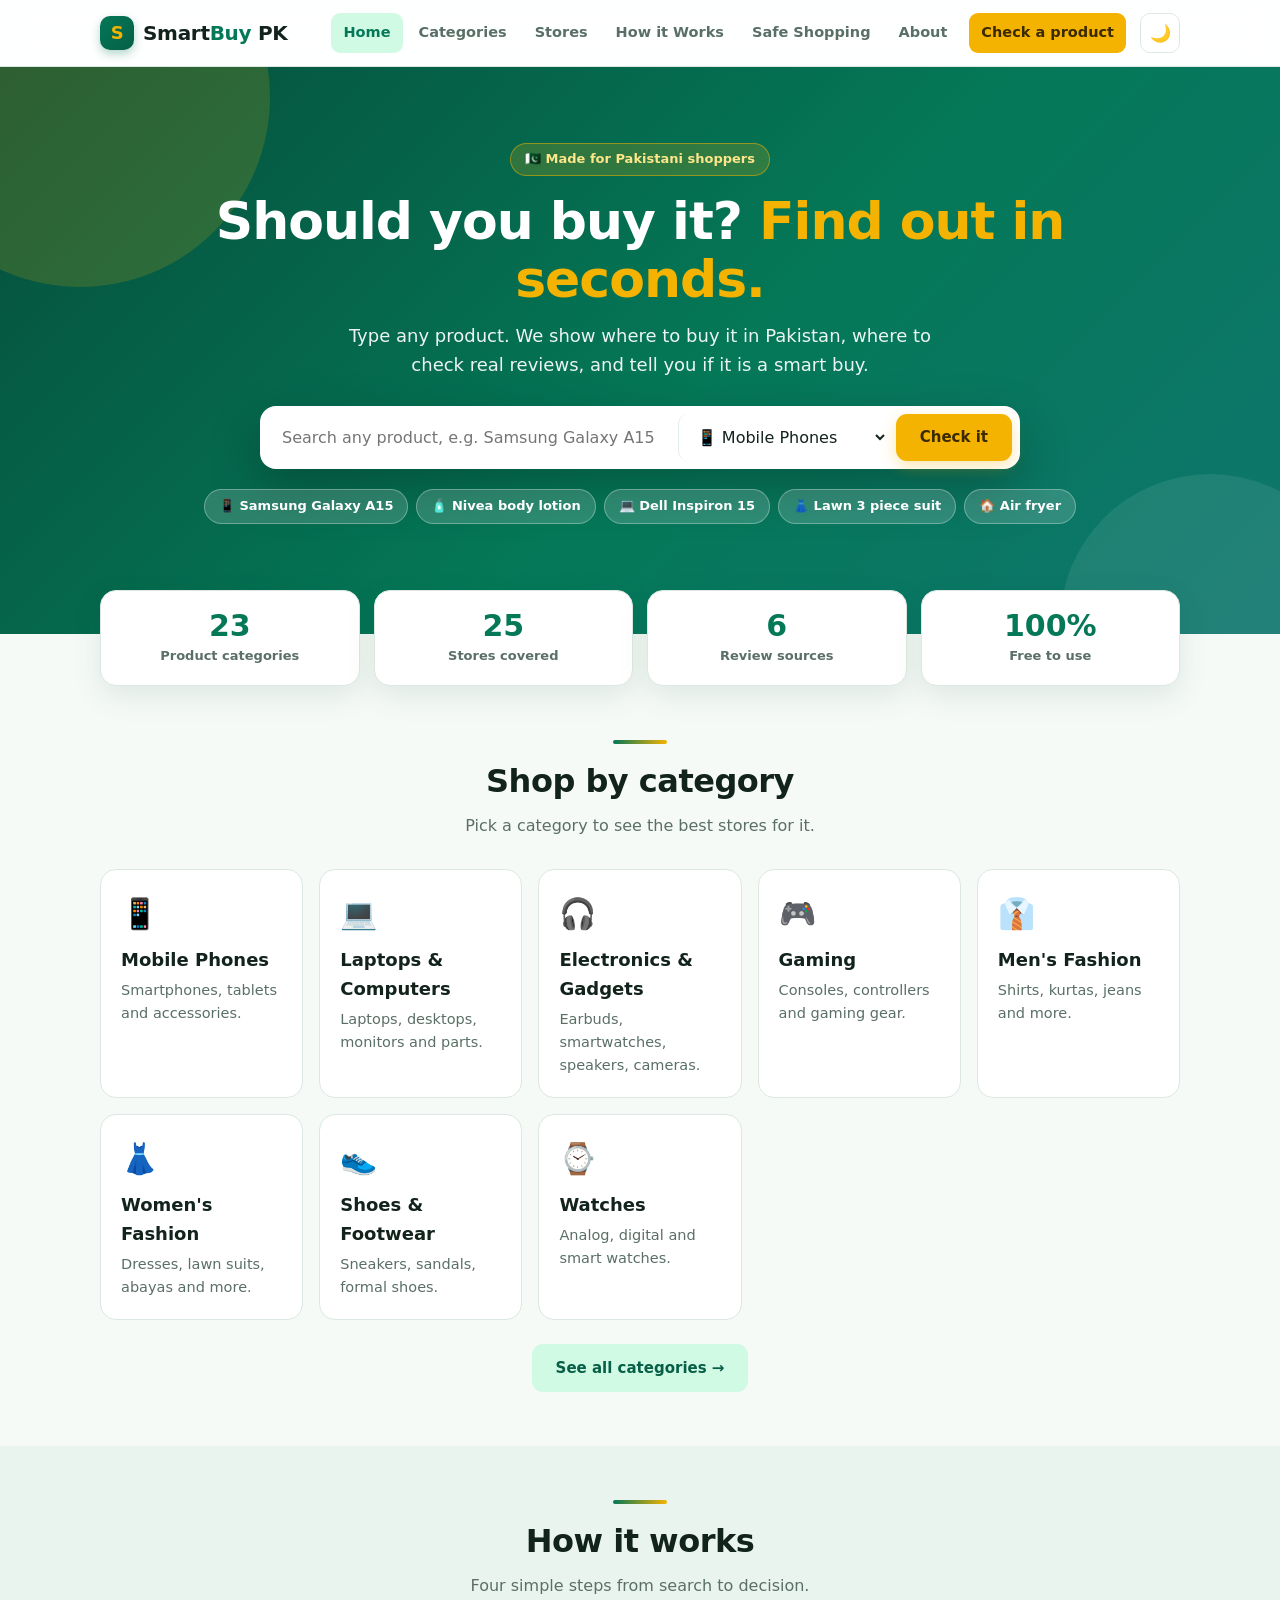
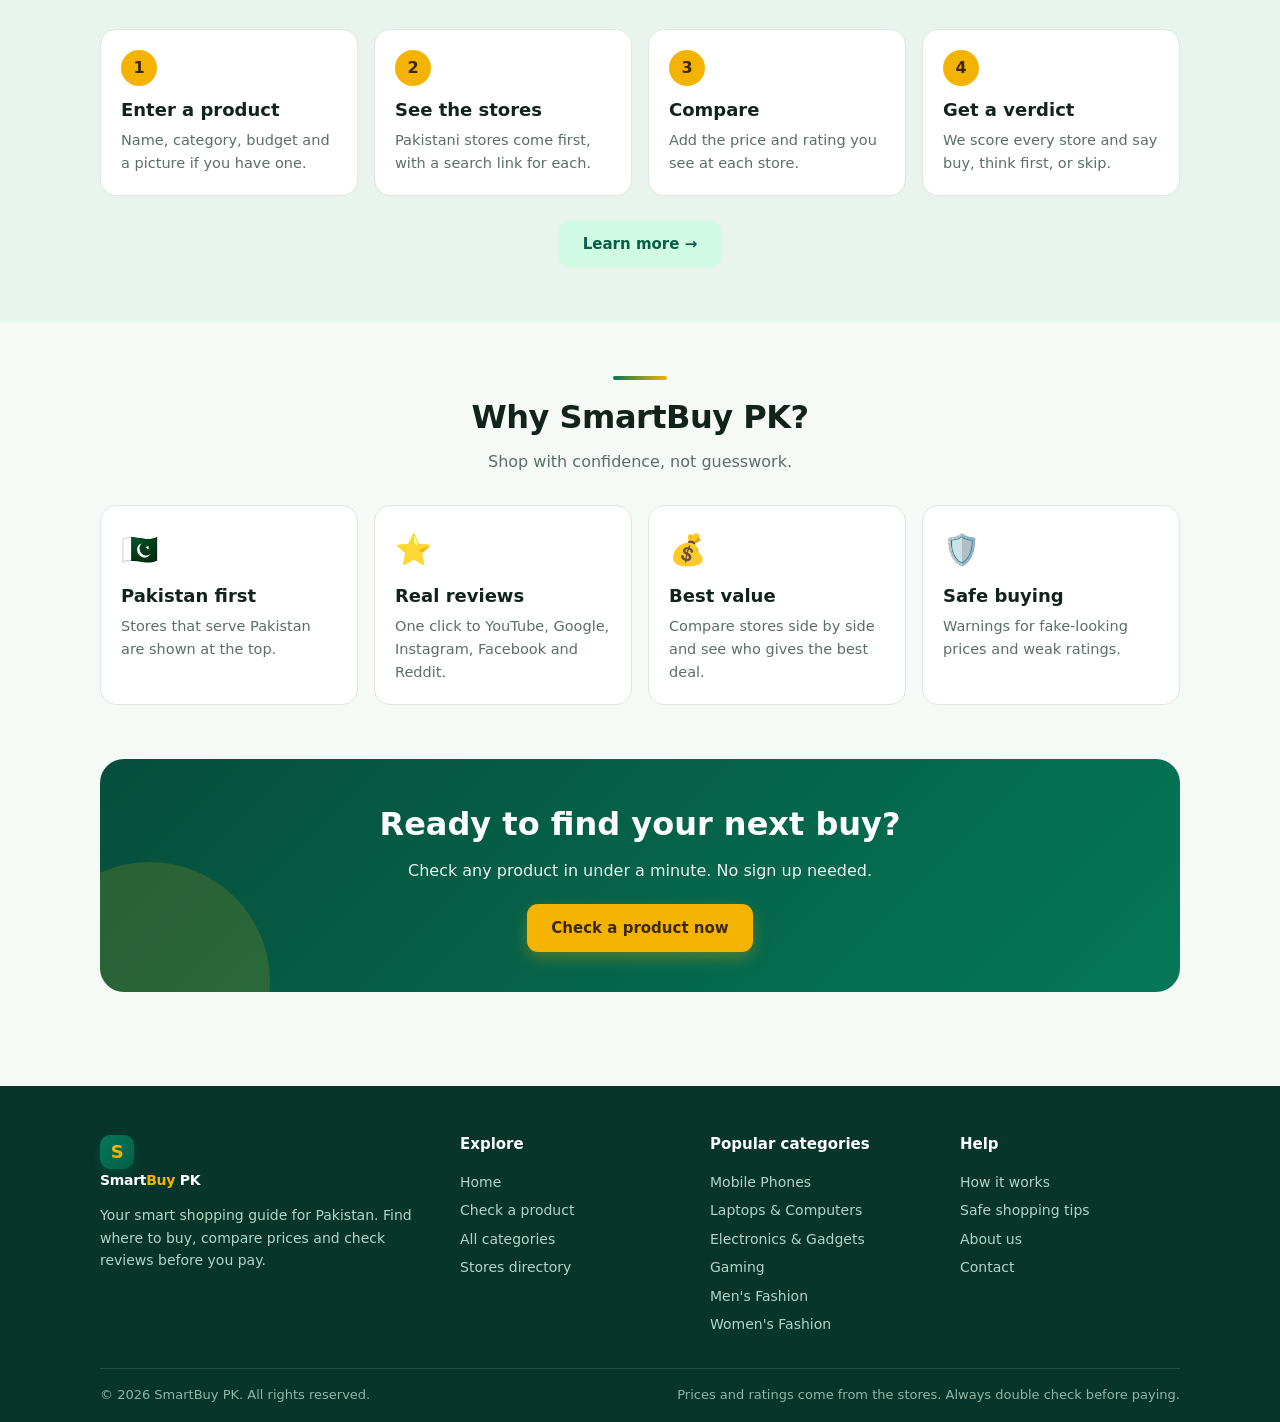
==== index.html @ 1bcc9399 "Add files via upload" ====
<!DOCTYPE html>
<html lang="en">
<head>
<meta charset="UTF-8">
<meta name="viewport" content="width=device-width, initial-scale=1">
<title>SmartBuy PK - Smart Shopping Guide for Pakistan</title>
<meta name="description" content="Find where to buy any product in Pakistan, compare prices, check reviews and get a smart buy verdict.">
<link rel="icon" href="data:image/svg+xml,%3Csvg xmlns='http://www.w3.org/2000/svg' viewBox='0 0 100 100'%3E%3Crect width='100' height='100' rx='22' fill='%23047857'/%3E%3Ctext x='50' y='72' font-size='62' text-anchor='middle' fill='%23f5b301' font-family='Arial' font-weight='700'%3ES%3C/text%3E%3C/svg%3E">
<script>try{var t=localStorage.getItem('sb-theme');if(t)document.documentElement.dataset.theme=JSON.parse(t)}catch(e){}</script>
<link rel="stylesheet" href="style.css">
</head>
<body data-page="home">
<main>

  <div class="hero">
    <div class="wrap">
      <span class="eyebrow">🇵🇰 Made for Pakistani shoppers</span>
      <h1>Should you buy it? <em>Find out in seconds.</em></h1>
      <p class="lead">Type any product. We show where to buy it in Pakistan, where to check real reviews, and tell you if it is a smart buy.</p>
      <form class="hero-search" id="heroForm" autocomplete="off">
        <input id="heroQ" required placeholder="Search any product, e.g. Samsung Galaxy A15">
        <select id="heroCat" aria-label="Category"></select>
        <button class="btn gold" type="submit">Check it</button>
      </form>
      <div class="chips">
        <a class="chip" href="finder.html?q=Samsung%20Galaxy%20A15&cat=mobiles">📱 Samsung Galaxy A15</a>
        <a class="chip" href="finder.html?q=Nivea%20body%20lotion&cat=beauty">🧴 Nivea body lotion</a>
        <a class="chip" href="finder.html?q=Dell%20Inspiron%2015&cat=laptops">💻 Dell Inspiron 15</a>
        <a class="chip" href="finder.html?q=Lawn%203%20piece%20suit&cat=womens">👗 Lawn 3 piece suit</a>
        <a class="chip" href="finder.html?q=Air%20fryer&cat=home">🏠 Air fryer</a>
      </div>
    </div>
  </div>

  <div class="wrap">
    <div class="stats">
      <div class="stat"><b id="statCats">0</b><span>Product categories</span></div>
      <div class="stat"><b id="statStores">0</b><span>Stores covered</span></div>
      <div class="stat"><b id="statSources">0</b><span>Review sources</span></div>
      <div class="stat"><b>100%</b><span>Free to use</span></div>
    </div>
  </div>

  <section class="block hidden" id="recentBox" style="padding-bottom:0">
    <div class="wrap">
      <div class="sec-head" style="margin-bottom:14px"><span class="bar"></span><h2>Your recent checks</h2></div>
      <div class="recent" id="recent" style="justify-content:center"></div>
    </div>
  </section>

  <section class="block">
    <div class="wrap">
      <div class="sec-head"><span class="bar"></span><h2>Shop by category</h2><p>Pick a category to see the best stores for it.</p></div>
      <div class="grid g4" id="popular"></div>
      <p style="text-align:center;margin-top:24px"><a class="btn ghost" href="categories.html">See all categories →</a></p>
    </div>
  </section>

  <section class="block alt">
    <div class="wrap">
      <div class="sec-head"><span class="bar"></span><h2>How it works</h2><p>Four simple steps from search to decision.</p></div>
      <div class="grid g4">
        <div class="card step"><div class="n">1</div><h3>Enter a product</h3><p>Name, category, budget and a picture if you have one.</p></div>
        <div class="card step"><div class="n">2</div><h3>See the stores</h3><p>Pakistani stores come first, with a search link for each.</p></div>
        <div class="card step"><div class="n">3</div><h3>Compare</h3><p>Add the price and rating you see at each store.</p></div>
        <div class="card step"><div class="n">4</div><h3>Get a verdict</h3><p>We score every store and say buy, think first, or skip.</p></div>
      </div>
      <p style="text-align:center;margin-top:24px"><a class="btn ghost" href="how-it-works.html">Learn more →</a></p>
    </div>
  </section>

  <section class="block">
    <div class="wrap">
      <div class="sec-head"><span class="bar"></span><h2>Why SmartBuy PK?</h2><p>Shop with confidence, not guesswork.</p></div>
      <div class="grid g4">
        <div class="card hover"><span class="ico">🇵🇰</span><h3>Pakistan first</h3><p>Stores that serve Pakistan are shown at the top.</p></div>
        <div class="card hover"><span class="ico">⭐</span><h3>Real reviews</h3><p>One click to YouTube, Google, Instagram, Facebook and Reddit.</p></div>
        <div class="card hover"><span class="ico">💰</span><h3>Best value</h3><p>Compare stores side by side and see who gives the best deal.</p></div>
        <div class="card hover"><span class="ico">🛡️</span><h3>Safe buying</h3><p>Warnings for fake-looking prices and weak ratings.</p></div>
      </div>
    </div>
  </section>

  <section class="block" style="padding-top:0">
    <div class="wrap">
      <div class="cta-band">
        <h2>Ready to find your next buy?</h2>
        <p>Check any product in under a minute. No sign up needed.</p>
        <a class="btn gold" href="finder.html">Check a product now</a>
      </div>
    </div>
  </section>

</main>
<script src="app.js"></script>
</body>
</html>
---- style.css ----
/* SmartBuy PK - green & gold theme */
:root{
  --bg:#f6faf7; --bg2:#eaf4ee; --card:#ffffff; --ink:#12231c; --muted:#5a6f65; --line:#dce8e1;
  --primary:#047857; --primary-d:#065f46; --primary-l:#d1fae5; --on-primary:#ffffff;
  --gold:#f5b301; --gold-d:#b45309; --gold-l:#fef3c7;
  --good:#16a34a; --warn:#d97706; --bad:#dc2626;
  --shadow:0 10px 30px rgba(6,78,59,.10); --r:16px;
}
[data-theme="dark"]{
  --bg:#0c1411; --bg2:#101c17; --card:#14221c; --ink:#e7f3ed; --muted:#92aaa0; --line:#223a31;
  --primary:#10b981; --primary-d:#34d399; --primary-l:#12382c; --on-primary:#04251b;
  --gold:#fbbf24; --gold-d:#fcd34d; --gold-l:#3a2f0e; --shadow:0 10px 30px rgba(0,0,0,.45);
}
@media (prefers-color-scheme: dark){
  :root:not([data-theme="light"]){
    --bg:#0c1411; --bg2:#101c17; --card:#14221c; --ink:#e7f3ed; --muted:#92aaa0; --line:#223a31;
    --primary:#10b981; --primary-d:#34d399; --primary-l:#12382c; --on-primary:#04251b;
    --gold:#fbbf24; --gold-d:#fcd34d; --gold-l:#3a2f0e; --shadow:0 10px 30px rgba(0,0,0,.45);
    color-scheme:dark;
  }
  :root:not([data-theme="light"]) .b-pk{background:#12382c;color:#6ee7b7}
  :root:not([data-theme="light"]) .b-intl{background:#3a2f0e;color:#fcd34d}
  :root:not([data-theme="light"]) .b-used{background:#0f2f45;color:#7dd3fc}
}
*{box-sizing:border-box;margin:0;padding:0}
html{scroll-behavior:smooth}
body{font-size:16px;font-family:"Segoe UI",system-ui,-apple-system,Roboto,Arial,sans-serif;background:var(--bg);color:var(--ink);line-height:1.6;min-height:100vh;display:flex;flex-direction:column}
main{flex:1}
a{color:inherit;text-decoration:none}
img{max-width:100%}
.wrap{max-width:1120px;margin:0 auto;padding:0 20px}
.hidden{display:none!important}

/* ---------- header ---------- */
.site-header{position:sticky;top:0;z-index:50;background:color-mix(in srgb,var(--card) 90%,transparent);backdrop-filter:blur(12px);border-bottom:1px solid var(--line)}
.nav{display:flex;align-items:center;gap:14px;height:66px}
.logo{display:flex;align-items:center;gap:9px;font-weight:800;font-size:20px;letter-spacing:-.3px;margin-right:auto}
.logo b{color:var(--primary)}
.mark{font-style:normal;width:34px;height:34px;border-radius:10px;background:linear-gradient(135deg,var(--primary),var(--primary-d));color:var(--gold);display:flex;align-items:center;justify-content:center;font-size:18px;font-weight:800;box-shadow:0 4px 10px rgba(4,120,87,.3)}
.menu{display:flex;align-items:center;gap:4px}
.menu a{font-size:14.5px;font-weight:600;color:var(--muted);padding:8px 12px;border-radius:9px;transition:.15s}
.menu a:hover{color:var(--primary);background:var(--primary-l)}
.menu a.active{color:var(--primary);background:var(--primary-l)}
.menu a.cta{background:var(--gold);color:#3b2a00;margin-left:6px}
.menu a.cta:hover{filter:brightness(1.07);background:var(--gold)}
.theme,.burger{border:1px solid var(--line);background:var(--card);color:var(--ink);width:40px;height:40px;border-radius:10px;cursor:pointer;font-size:17px}
.burger{display:none}
.theme:hover,.burger:hover{border-color:var(--primary)}

/* ---------- hero ---------- */
.hero{position:relative;overflow:hidden;color:#fff;text-align:center;padding:76px 0 110px;background:linear-gradient(135deg,#064e3b 0%,#047857 55%,#0f766e 100%)}
.hero::before,.hero::after{content:"";position:absolute;border-radius:50%}
.hero::before{width:380px;height:380px;top:-160px;left:-110px;background:rgba(245,179,1,.16)}
.hero::after{width:300px;height:300px;bottom:-140px;right:-80px;background:rgba(255,255,255,.08)}
.hero .wrap{position:relative;z-index:1}
.eyebrow{display:inline-block;background:rgba(245,179,1,.18);border:1px solid rgba(245,179,1,.5);color:#fde68a;font-size:13px;font-weight:700;padding:5px 14px;border-radius:99px;margin-bottom:16px}
.hero h1{font-size:clamp(30px,5.4vw,52px);line-height:1.12;font-weight:800;letter-spacing:-1px;margin-bottom:14px}
.hero h1 em{font-style:normal;color:var(--gold)}
.hero p.lead{max-width:640px;margin:0 auto 26px;font-size:18px;opacity:.93}
.hero-search{display:flex;gap:8px;max-width:760px;margin:0 auto;background:#fff;padding:8px;border-radius:16px;box-shadow:0 20px 50px rgba(0,0,0,.25)}
.hero-search input,.hero-search select{border:0;background:transparent;color:#12231c;padding:13px 14px;font-size:16px;font-family:inherit;outline:none;min-width:0}
.hero-search input{flex:1}
.hero-search select{border-left:1px solid #e3ece7;max-width:210px;cursor:pointer}
.chips{display:flex;flex-wrap:wrap;gap:8px;justify-content:center;margin-top:20px}
.chip{display:inline-block;background:rgba(255,255,255,.16);border:1px solid rgba(255,255,255,.3);padding:6px 14px;border-radius:99px;font-size:13px;font-weight:600;color:#fff;transition:.15s}
.chip:hover{background:rgba(255,255,255,.28)}
.chip.dark{background:var(--primary-l);border-color:transparent;color:var(--primary-d)}
.chip.dark:hover{filter:brightness(.96)}
.page-hero{background:linear-gradient(135deg,#064e3b,#047857);color:#fff;padding:52px 0 64px;text-align:center;position:relative;overflow:hidden}
.page-hero::after{content:"";position:absolute;width:260px;height:260px;border-radius:50%;background:rgba(245,179,1,.14);right:-70px;top:-120px}
.page-hero h1{font-size:clamp(28px,4.6vw,40px);letter-spacing:-.6px;position:relative}
.page-hero p{max-width:640px;margin:8px auto 0;opacity:.92;font-size:17px;position:relative}

/* ---------- layout helpers ---------- */
section.block{padding:54px 0}
section.alt{background:var(--bg2)}
.sec-head{text-align:center;max-width:660px;margin:0 auto 30px}
.sec-head h2{font-size:clamp(24px,3.4vw,32px);letter-spacing:-.5px}
.sec-head p{color:var(--muted);margin-top:6px}
.sec-head .bar{display:block;width:54px;height:4px;border-radius:4px;background:linear-gradient(90deg,var(--primary),var(--gold));margin:0 auto 12px}
.grid{display:grid;gap:16px}
.g2{grid-template-columns:repeat(auto-fit,minmax(280px,1fr))}
.g3{grid-template-columns:repeat(auto-fit,minmax(240px,1fr))}
.g4{grid-template-columns:repeat(auto-fit,minmax(200px,1fr))}
.card{background:var(--card);border:1px solid var(--line);border-radius:var(--r);padding:20px;transition:.2s}
.card.hover:hover{transform:translateY(-4px);box-shadow:var(--shadow);border-color:var(--primary)}
.card h3{font-size:18px;margin-bottom:4px}
.card p{color:var(--muted);font-size:14.5px}
.ico{font-size:30px;display:block;margin-bottom:8px}
.tag{display:inline-block;font-size:12px;padding:3px 10px;border-radius:99px;background:var(--primary-l);color:var(--primary-d);font-weight:700;margin:2px 4px 2px 0}
.badge{font-size:11px;padding:3px 9px;border-radius:99px;font-weight:700;white-space:nowrap}
.b-pk{background:#dcfce7;color:#166534}
.b-intl{background:#fef3c7;color:#92400e}
.b-used{background:#e0f2fe;color:#075985}
[data-theme="dark"] .b-pk{background:#12382c;color:#6ee7b7}
[data-theme="dark"] .b-intl{background:#3a2f0e;color:#fcd34d}
[data-theme="dark"] .b-used{background:#0f2f45;color:#7dd3fc}

/* ---------- buttons & forms ---------- */
.btn{display:inline-block;background:var(--primary);color:var(--on-primary);border:0;padding:12px 24px;border-radius:11px;font-size:15px;font-weight:700;cursor:pointer;transition:.15s;font-family:inherit;box-shadow:0 6px 16px rgba(4,120,87,.25)}
.btn:hover{background:var(--primary-d);transform:translateY(-1px)}
.btn.gold{background:var(--gold);color:#3b2a00;box-shadow:0 6px 16px rgba(245,179,1,.3)}
.btn.gold:hover{filter:brightness(1.06);background:var(--gold)}
.btn.ghost{background:var(--primary-l);color:var(--primary-d);box-shadow:none}
.btn.ghost:hover{filter:brightness(.97);background:var(--primary-l)}
label{display:block;font-size:13px;font-weight:700;color:var(--muted);margin-bottom:5px}
input,select,textarea{width:100%;padding:11px 13px;border:1px solid var(--line);border-radius:10px;font-size:15px;background:var(--card);color:var(--ink);font-family:inherit}
input:focus,select:focus,textarea:focus{outline:2px solid var(--primary);outline-offset:0;border-color:transparent}
textarea{min-height:130px;resize:vertical}
.form{display:grid;grid-template-columns:repeat(auto-fit,minmax(210px,1fr));gap:14px}
.full{grid-column:1/-1}
.actions{display:flex;gap:10px;flex-wrap:wrap}
.panel{background:var(--card);border:1px solid var(--line);border-radius:20px;box-shadow:var(--shadow);padding:26px}
.panel.lift{margin-top:-50px;position:relative;z-index:2}

/* ---------- finder results ---------- */
.product{display:flex;gap:16px;align-items:center;background:var(--card);padding:16px;border-radius:14px;border:1px solid var(--line)}
.product img{width:84px;height:84px;object-fit:cover;border-radius:12px}
.ph{width:84px;height:84px;border-radius:12px;background:var(--primary-l);display:flex;align-items:center;justify-content:center;font-size:36px;flex:none}
.product h3{font-size:20px}
.stores{display:grid;grid-template-columns:repeat(auto-fill,minmax(310px,1fr));gap:14px}
.store{background:var(--card);border:1px solid var(--line);border-radius:14px;padding:16px;transition:.2s}
.store:hover{transform:translateY(-3px);box-shadow:var(--shadow)}
.store.best{border:2px solid var(--good);box-shadow:0 6px 18px rgba(22,163,74,.18)}
.store h4{font-size:17px;display:flex;justify-content:space-between;align-items:center;gap:8px}
.store p{font-size:13px;color:var(--muted);margin:4px 0 10px}
.mini{display:grid;grid-template-columns:repeat(3,1fr);gap:8px;margin-bottom:10px}
.mini input{padding:8px;font-size:13px}
.mini label{font-size:11px}
.open{display:inline-block;font-size:13px;font-weight:700;color:var(--primary-d);background:var(--primary-l);padding:7px 13px;border-radius:9px}
.open:hover{filter:brightness(.96)}
.sources{display:grid;grid-template-columns:repeat(auto-fit,minmax(160px,1fr));gap:12px}
.src{background:var(--card);border:1px solid var(--line);border-radius:13px;padding:16px;text-align:center;font-weight:700;font-size:14px;transition:.2s}
.src:hover{transform:translateY(-3px);border-color:var(--primary);color:var(--primary)}
.src .ic{font-size:28px;display:block;margin-bottom:4px}
.verdict{border-radius:18px;padding:24px;color:#fff;box-shadow:0 12px 28px rgba(0,0,0,.16)}
.v-good{background:linear-gradient(135deg,#15803d,#22c55e)}
.v-ok{background:linear-gradient(135deg,#b45309,#f59e0b)}
.v-bad{background:linear-gradient(135deg,#b91c1c,#ef4444)}
.v-none{background:#64748b}
.verdict h3{font-size:24px;margin-bottom:6px}
.verdict ul{margin:10px 0 0 20px;font-size:14px}
table{width:100%;border-collapse:collapse;background:var(--card);border-radius:12px;overflow:hidden;font-size:14px;border:1px solid var(--line)}
th,td{padding:11px 14px;text-align:left;border-bottom:1px solid var(--line)}
th{background:var(--primary-l);color:var(--primary-d)}
.table-wrap{overflow-x:auto}
.recent{display:flex;flex-wrap:wrap;gap:8px}

/* ---------- misc blocks ---------- */
.stats{display:grid;grid-template-columns:repeat(auto-fit,minmax(150px,1fr));gap:14px;margin-top:-44px;position:relative;z-index:2}
.stat{background:var(--card);border:1px solid var(--line);border-radius:16px;padding:18px;text-align:center;box-shadow:var(--shadow)}
.stat b{display:block;font-size:30px;color:var(--primary);line-height:1.1}
.stat span{font-size:13px;color:var(--muted);font-weight:600}
.step .n{width:36px;height:36px;border-radius:50%;background:var(--gold);color:#3b2a00;display:flex;align-items:center;justify-content:center;font-weight:800;margin-bottom:10px}
.cta-band{background:linear-gradient(135deg,#064e3b,#047857);color:#fff;border-radius:24px;padding:40px 28px;text-align:center;position:relative;overflow:hidden}
.cta-band::after{content:"";position:absolute;width:240px;height:240px;border-radius:50%;background:rgba(245,179,1,.15);left:-70px;bottom:-110px}
.cta-band h2{font-size:clamp(24px,3.4vw,32px);position:relative}
.cta-band p{margin:8px 0 20px;opacity:.92;position:relative}
.cta-band .btn{position:relative}
.filters{display:flex;flex-wrap:wrap;gap:10px;align-items:center;margin-bottom:22px}
.filters input,.filters select{max-width:260px}
.pill{border:1px solid var(--line);background:var(--card);color:var(--ink);padding:8px 16px;border-radius:99px;font-weight:700;font-size:13.5px;cursor:pointer;font-family:inherit}
.pill.on,.pill:hover{background:var(--primary);color:var(--on-primary);border-color:var(--primary)}
.empty{text-align:center;color:var(--muted);padding:30px}
details{background:var(--card);border:1px solid var(--line);border-radius:13px;padding:14px 18px;margin-bottom:10px}
details summary{cursor:pointer;font-weight:700;list-style:none;display:flex;justify-content:space-between;gap:10px}
details summary::after{content:"+";color:var(--primary);font-size:20px;line-height:1}
details[open] summary::after{content:"–"}
details p{margin-top:10px;color:var(--muted);font-size:14.5px}
.check{display:flex;gap:12px;align-items:flex-start;background:var(--card);border:1px solid var(--line);border-radius:13px;padding:14px 16px;cursor:pointer;transition:.15s}
.check:hover{border-color:var(--primary)}
.check input{width:20px;height:20px;margin-top:3px;accent-color:var(--primary);flex:none}
.check.done{background:var(--primary-l);border-color:var(--primary)}
.check b{display:block}
.check span{font-size:13.5px;color:var(--muted)}
.progress{height:10px;background:var(--line);border-radius:99px;overflow:hidden;margin:8px 0 18px}
.progress i{display:block;height:100%;width:0;background:linear-gradient(90deg,var(--primary),var(--gold));transition:.3s}
.notice{background:var(--gold-l);border:1px solid var(--gold);color:var(--ink);padding:12px 16px;border-radius:12px;font-size:14px}
.thanks{background:var(--primary-l);color:var(--primary-d);padding:16px;border-radius:12px;font-weight:700;margin-top:14px}
.two{display:grid;grid-template-columns:1fr 1fr;gap:26px;align-items:start}

/* ---------- footer ---------- */
.site-footer{background:#07352a;color:#cfe5db;margin-top:40px}
.foot{display:grid;grid-template-columns:1.5fr 1fr 1fr 1fr;gap:30px;padding:46px 0 30px}
.foot h4{color:#fff;font-size:15px;margin-bottom:12px}
.foot a{display:block;font-size:14px;padding:3px 0;color:#b5d3c5}
.foot a:hover{color:var(--gold)}
.foot p{font-size:14px;color:#b5d3c5;margin-top:10px;max-width:320px}
.site-footer .logo{color:#fff}
.site-footer .logo b{color:var(--gold)}
.foot-bottom{border-top:1px solid rgba(255,255,255,.12);padding:16px 0;display:flex;justify-content:space-between;gap:10px;flex-wrap:wrap;font-size:13px;color:#8fb5a3}

/* ---------- responsive ---------- */
@media(max-width:920px){
  .burger{display:block}
  .menu{display:none;position:absolute;top:66px;left:0;right:0;background:var(--card);flex-direction:column;align-items:stretch;padding:12px 20px 18px;border-bottom:1px solid var(--line);box-shadow:var(--shadow)}
  .menu.open{display:flex}
  .menu a.cta{margin:6px 0 0;text-align:center}
  .foot{grid-template-columns:1fr 1fr}
  .two{grid-template-columns:1fr}
}
@media(max-width:600px){
  .hero{padding:56px 0 96px}
  .hero-search{flex-direction:column}
  .hero-search select{max-width:none;border-left:0;border-top:1px solid #e3ece7}
  .foot{grid-template-columns:1fr}
  .product{flex-direction:column;text-align:center}
}
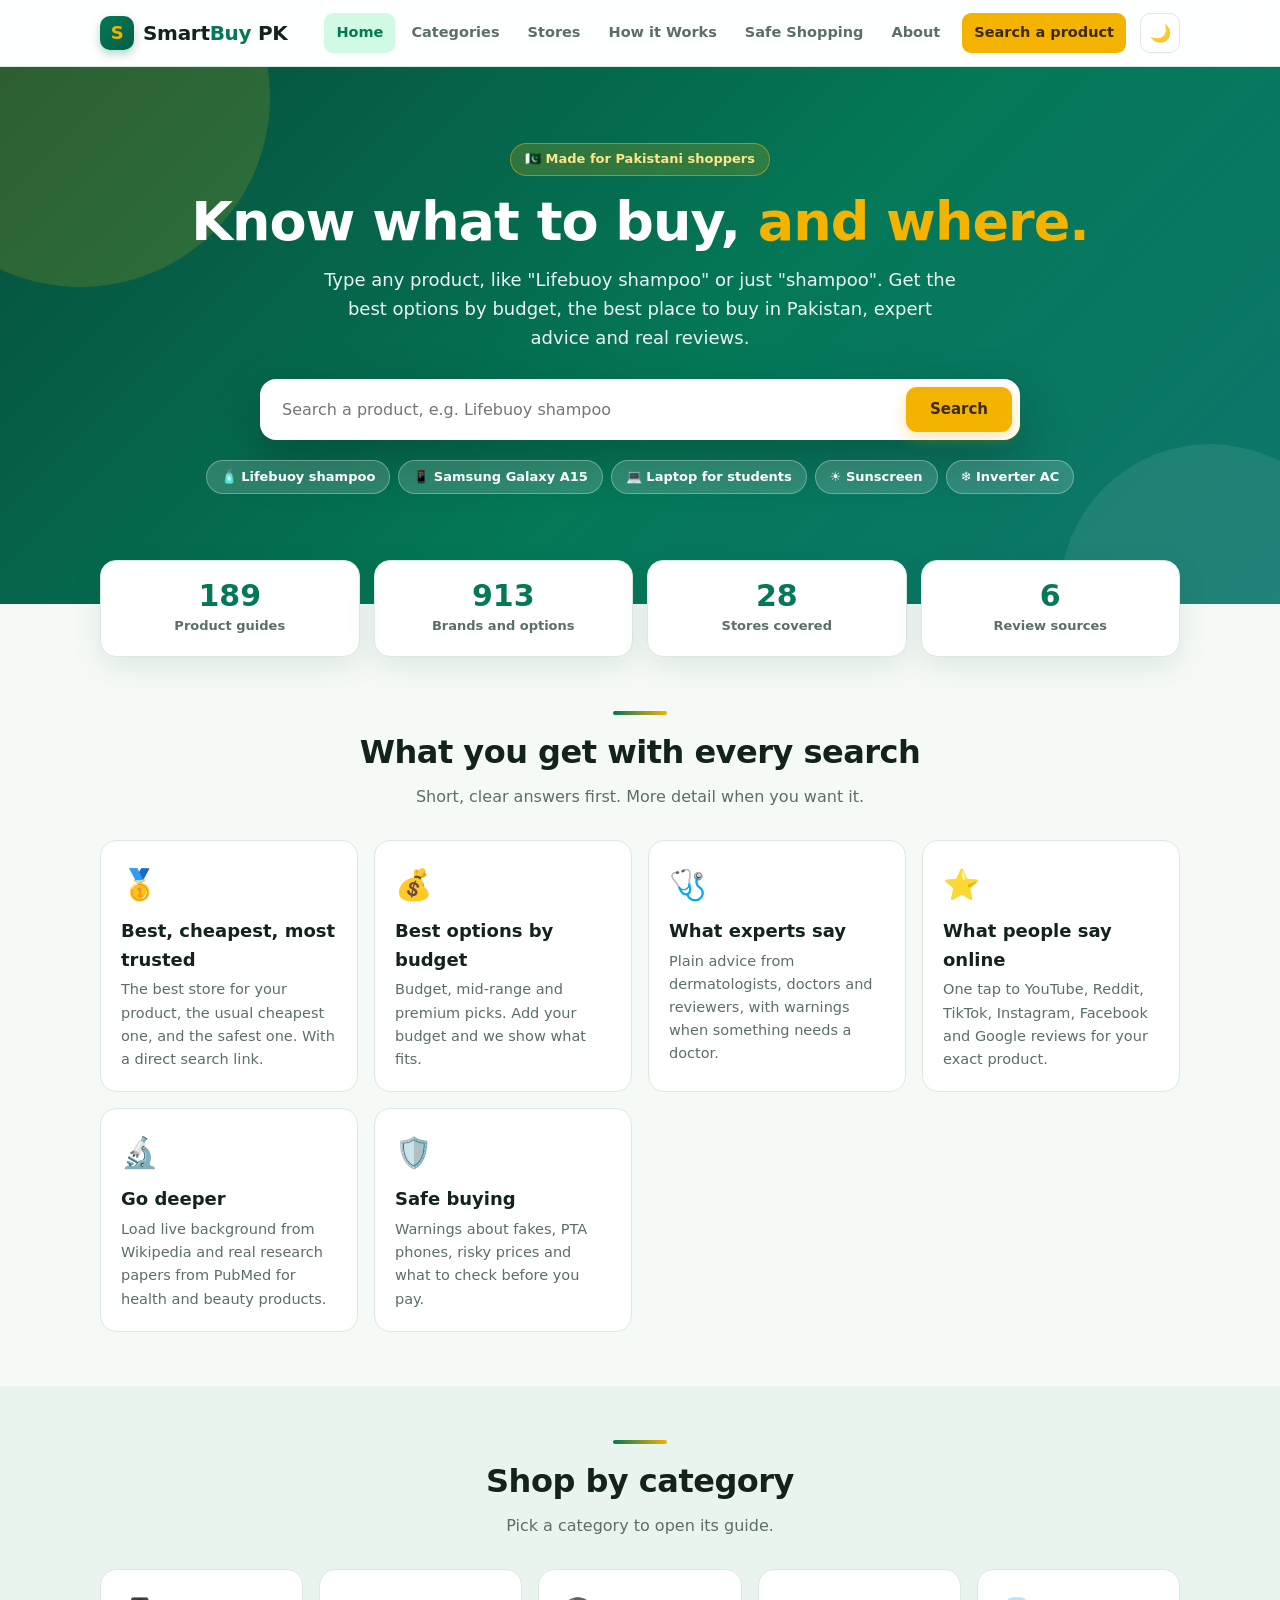
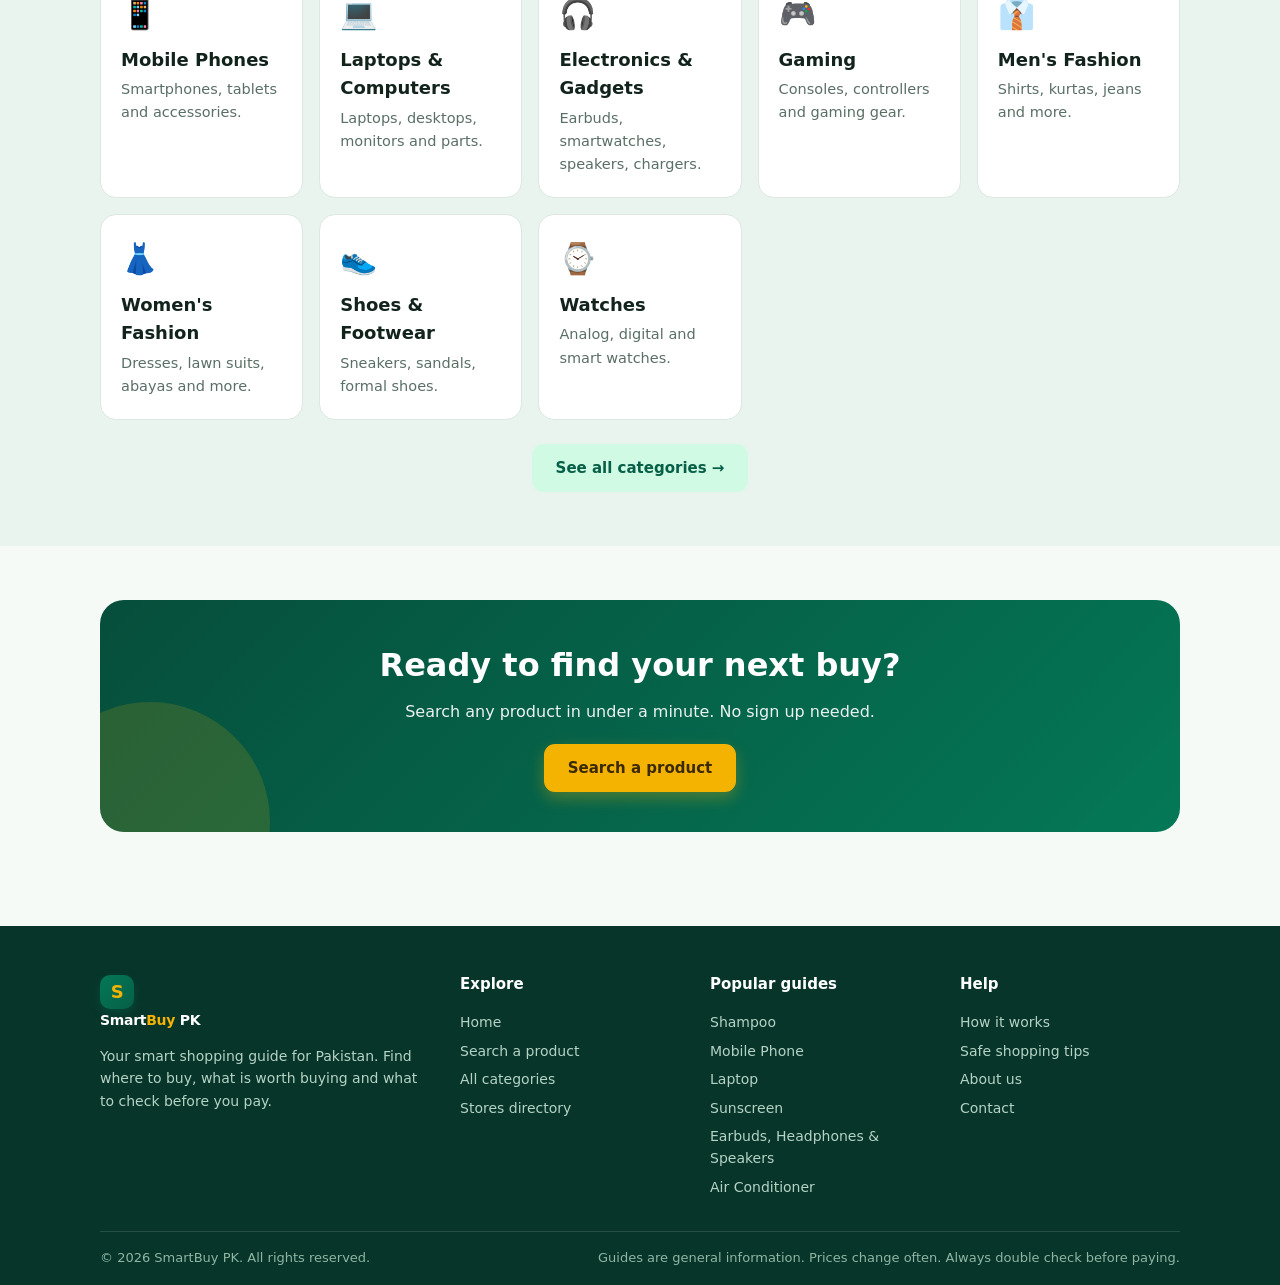
==== commit 75d958c5: "Add files via upload" ====
--- a/index.html
+++ b/index.html
@@ -3,95 +3,1818 @@
 <head>
 <meta charset="UTF-8">
 <meta name="viewport" content="width=device-width, initial-scale=1">
-<title>SmartBuy PK - Smart Shopping Guide for Pakistan</title>
-<meta name="description" content="Find where to buy any product in Pakistan, compare prices, check reviews and get a smart buy verdict.">
+<title>Smart Shopping Guide for Pakistan - SmartBuy PK</title>
+<meta name="description" content="Search any product. See the best options by budget, where to buy in Pakistan, expert advice and real reviews.">
 <link rel="icon" href="data:image/svg+xml,%3Csvg xmlns='http://www.w3.org/2000/svg' viewBox='0 0 100 100'%3E%3Crect width='100' height='100' rx='22' fill='%23047857'/%3E%3Ctext x='50' y='72' font-size='62' text-anchor='middle' fill='%23f5b301' font-family='Arial' font-weight='700'%3ES%3C/text%3E%3C/svg%3E">
 <script>try{var t=localStorage.getItem('sb-theme');if(t)document.documentElement.dataset.theme=JSON.parse(t)}catch(e){}</script>
-<link rel="stylesheet" href="style.css">
+<style>
+/* SmartBuy PK - green & gold theme */
+:root{
+  --bg:#f6faf7; --bg2:#eaf4ee; --card:#ffffff; --ink:#12231c; --muted:#5a6f65; --line:#dce8e1;
+  --primary:#047857; --primary-d:#065f46; --primary-l:#d1fae5; --on-primary:#ffffff;
+  --gold:#f5b301; --gold-d:#b45309; --gold-l:#fef3c7;
+  --good:#16a34a; --warn:#d97706; --bad:#dc2626;
+  --shadow:0 10px 30px rgba(6,78,59,.10); --r:16px;
+}
+[data-theme="dark"]{
+  --bg:#0c1411; --bg2:#101c17; --card:#14221c; --ink:#e7f3ed; --muted:#92aaa0; --line:#223a31;
+  --primary:#10b981; --primary-d:#34d399; --primary-l:#12382c; --on-primary:#04251b;
+  --gold:#fbbf24; --gold-d:#fcd34d; --gold-l:#3a2f0e; --shadow:0 10px 30px rgba(0,0,0,.45);
+}
+@media (prefers-color-scheme: dark){
+  :root:not([data-theme="light"]){
+    --bg:#0c1411; --bg2:#101c17; --card:#14221c; --ink:#e7f3ed; --muted:#92aaa0; --line:#223a31;
+    --primary:#10b981; --primary-d:#34d399; --primary-l:#12382c; --on-primary:#04251b;
+    --gold:#fbbf24; --gold-d:#fcd34d; --gold-l:#3a2f0e; --shadow:0 10px 30px rgba(0,0,0,.45);
+    color-scheme:dark;
+  }
+  :root:not([data-theme="light"]) .b-pk{background:#12382c;color:#6ee7b7}
+  :root:not([data-theme="light"]) .b-intl{background:#3a2f0e;color:#fcd34d}
+  :root:not([data-theme="light"]) .b-used{background:#0f2f45;color:#7dd3fc}
+}
+*{box-sizing:border-box;margin:0;padding:0}
+html{scroll-behavior:smooth}
+body{font-size:16px;font-family:"Segoe UI",system-ui,-apple-system,Roboto,Arial,sans-serif;background:var(--bg);color:var(--ink);line-height:1.6;min-height:100vh;display:flex;flex-direction:column}
+main{flex:1}
+a{color:inherit;text-decoration:none}
+img{max-width:100%}
+.wrap{max-width:1120px;margin:0 auto;padding:0 20px}
+.hidden{display:none!important}
+
+/* ---------- header ---------- */
+.site-header{position:sticky;top:0;z-index:50;background:color-mix(in srgb,var(--card) 90%,transparent);backdrop-filter:blur(12px);border-bottom:1px solid var(--line)}
+.nav{display:flex;align-items:center;gap:14px;height:66px}
+.logo{display:flex;align-items:center;gap:9px;font-weight:800;font-size:20px;letter-spacing:-.3px;margin-right:auto}
+.logo b{color:var(--primary)}
+.mark{font-style:normal;width:34px;height:34px;border-radius:10px;background:linear-gradient(135deg,var(--primary),var(--primary-d));color:var(--gold);display:flex;align-items:center;justify-content:center;font-size:18px;font-weight:800;box-shadow:0 4px 10px rgba(4,120,87,.3)}
+.menu{display:flex;align-items:center;gap:4px}
+.menu a{font-size:14.5px;font-weight:600;color:var(--muted);padding:8px 12px;border-radius:9px;transition:.15s}
+.menu a:hover{color:var(--primary);background:var(--primary-l)}
+.menu a.active{color:var(--primary);background:var(--primary-l)}
+.menu a.cta{background:var(--gold);color:#3b2a00;margin-left:6px}
+.menu a.cta:hover{filter:brightness(1.07);background:var(--gold)}
+.theme,.burger{border:1px solid var(--line);background:var(--card);color:var(--ink);width:40px;height:40px;border-radius:10px;cursor:pointer;font-size:17px}
+.burger{display:none}
+.theme:hover,.burger:hover{border-color:var(--primary)}
+
+/* ---------- hero ---------- */
+.hero{position:relative;overflow:hidden;color:#fff;text-align:center;padding:76px 0 110px;background:linear-gradient(135deg,#064e3b 0%,#047857 55%,#0f766e 100%)}
+.hero::before,.hero::after{content:"";position:absolute;border-radius:50%}
+.hero::before{width:380px;height:380px;top:-160px;left:-110px;background:rgba(245,179,1,.16)}
+.hero::after{width:300px;height:300px;bottom:-140px;right:-80px;background:rgba(255,255,255,.08)}
+.hero .wrap{position:relative;z-index:1}
+.eyebrow{display:inline-block;background:rgba(245,179,1,.18);border:1px solid rgba(245,179,1,.5);color:#fde68a;font-size:13px;font-weight:700;padding:5px 14px;border-radius:99px;margin-bottom:16px}
+.hero h1{font-size:clamp(30px,5.4vw,52px);line-height:1.12;font-weight:800;letter-spacing:-1px;margin-bottom:14px}
+.hero h1 em{font-style:normal;color:var(--gold)}
+.hero p.lead{max-width:640px;margin:0 auto 26px;font-size:18px;opacity:.93}
+.hero-search{display:flex;gap:8px;max-width:760px;margin:0 auto;background:#fff;padding:8px;border-radius:16px;box-shadow:0 20px 50px rgba(0,0,0,.25)}
+.hero-search input,.hero-search select{border:0;background:transparent;color:#12231c;padding:13px 14px;font-size:16px;font-family:inherit;outline:none;min-width:0}
+.hero-search input{flex:1}
+.hero-search select{border-left:1px solid #e3ece7;max-width:210px;cursor:pointer}
+.chips{display:flex;flex-wrap:wrap;gap:8px;justify-content:center;margin-top:20px}
+.chip{display:inline-block;background:rgba(255,255,255,.16);border:1px solid rgba(255,255,255,.3);padding:6px 14px;border-radius:99px;font-size:13px;font-weight:600;color:#fff;transition:.15s}
+.chip:hover{background:rgba(255,255,255,.28)}
+.chip.dark{background:var(--primary-l);border-color:transparent;color:var(--primary-d)}
+.chip.dark:hover{filter:brightness(.96)}
+.page-hero{background:linear-gradient(135deg,#064e3b,#047857);color:#fff;padding:52px 0 64px;text-align:center;position:relative;overflow:hidden}
+.page-hero::after{content:"";position:absolute;width:260px;height:260px;border-radius:50%;background:rgba(245,179,1,.14);right:-70px;top:-120px}
+.page-hero h1{font-size:clamp(28px,4.6vw,40px);letter-spacing:-.6px;position:relative}
+.page-hero p{max-width:640px;margin:8px auto 0;opacity:.92;font-size:17px;position:relative}
+
+/* ---------- layout helpers ---------- */
+section.block{padding:54px 0}
+section.alt{background:var(--bg2)}
+.sec-head{text-align:center;max-width:660px;margin:0 auto 30px}
+.sec-head h2{font-size:clamp(24px,3.4vw,32px);letter-spacing:-.5px}
+.sec-head p{color:var(--muted);margin-top:6px}
+.sec-head .bar{display:block;width:54px;height:4px;border-radius:4px;background:linear-gradient(90deg,var(--primary),var(--gold));margin:0 auto 12px}
+.grid{display:grid;gap:16px}
+.g2{grid-template-columns:repeat(auto-fit,minmax(280px,1fr))}
+.g3{grid-template-columns:repeat(auto-fit,minmax(240px,1fr))}
+.g4{grid-template-columns:repeat(auto-fit,minmax(200px,1fr))}
+.card{background:var(--card);border:1px solid var(--line);border-radius:var(--r);padding:20px;transition:.2s}
+.card.hover:hover{transform:translateY(-4px);box-shadow:var(--shadow);border-color:var(--primary)}
+.card h3{font-size:18px;margin-bottom:4px}
+.card p{color:var(--muted);font-size:14.5px}
+.ico{font-size:30px;display:block;margin-bottom:8px}
+.tag{display:inline-block;font-size:12px;padding:3px 10px;border-radius:99px;background:var(--primary-l);color:var(--primary-d);font-weight:700;margin:2px 4px 2px 0}
+.badge{font-size:11px;padding:3px 9px;border-radius:99px;font-weight:700;white-space:nowrap}
+.b-pk{background:#dcfce7;color:#166534}
+.b-intl{background:#fef3c7;color:#92400e}
+.b-used{background:#e0f2fe;color:#075985}
+[data-theme="dark"] .b-pk{background:#12382c;color:#6ee7b7}
+[data-theme="dark"] .b-intl{background:#3a2f0e;color:#fcd34d}
+[data-theme="dark"] .b-used{background:#0f2f45;color:#7dd3fc}
+
+/* ---------- buttons & forms ---------- */
+.btn{display:inline-block;background:var(--primary);color:var(--on-primary);border:0;padding:12px 24px;border-radius:11px;font-size:15px;font-weight:700;cursor:pointer;transition:.15s;font-family:inherit;box-shadow:0 6px 16px rgba(4,120,87,.25)}
+.btn:hover{background:var(--primary-d);transform:translateY(-1px)}
+.btn.gold{background:var(--gold);color:#3b2a00;box-shadow:0 6px 16px rgba(245,179,1,.3)}
+.btn.gold:hover{filter:brightness(1.06);background:var(--gold)}
+.btn.ghost{background:var(--primary-l);color:var(--primary-d);box-shadow:none}
+.btn.ghost:hover{filter:brightness(.97);background:var(--primary-l)}
+label{display:block;font-size:13px;font-weight:700;color:var(--muted);margin-bottom:5px}
+input,select,textarea{width:100%;padding:11px 13px;border:1px solid var(--line);border-radius:10px;font-size:15px;background:var(--card);color:var(--ink);font-family:inherit}
+input:focus,select:focus,textarea:focus{outline:2px solid var(--primary);outline-offset:0;border-color:transparent}
+textarea{min-height:130px;resize:vertical}
+.form{display:grid;grid-template-columns:repeat(auto-fit,minmax(210px,1fr));gap:14px}
+.full{grid-column:1/-1}
+.actions{display:flex;gap:10px;flex-wrap:wrap}
+.panel{background:var(--card);border:1px solid var(--line);border-radius:20px;box-shadow:var(--shadow);padding:26px}
+.panel.lift{margin-top:-50px;position:relative;z-index:2}
+
+/* ---------- finder results ---------- */
+.product{display:flex;gap:16px;align-items:center;background:var(--card);padding:16px;border-radius:14px;border:1px solid var(--line)}
+.product img{width:84px;height:84px;object-fit:cover;border-radius:12px}
+.ph{width:84px;height:84px;border-radius:12px;background:var(--primary-l);display:flex;align-items:center;justify-content:center;font-size:36px;flex:none}
+.product h3{font-size:20px}
+.stores{display:grid;grid-template-columns:repeat(auto-fill,minmax(310px,1fr));gap:14px}
+.store{background:var(--card);border:1px solid var(--line);border-radius:14px;padding:16px;transition:.2s}
+.store:hover{transform:translateY(-3px);box-shadow:var(--shadow)}
+.store.best{border:2px solid var(--good);box-shadow:0 6px 18px rgba(22,163,74,.18)}
+.store h4{font-size:17px;display:flex;justify-content:space-between;align-items:center;gap:8px}
+.store p{font-size:13px;color:var(--muted);margin:4px 0 10px}
+.mini{display:grid;grid-template-columns:repeat(3,1fr);gap:8px;margin-bottom:10px}
+.mini input{padding:8px;font-size:13px}
+.mini label{font-size:11px}
+.open{display:inline-block;font-size:13px;font-weight:700;color:var(--primary-d);background:var(--primary-l);padding:7px 13px;border-radius:9px}
+.open:hover{filter:brightness(.96)}
+.sources{display:grid;grid-template-columns:repeat(auto-fit,minmax(160px,1fr));gap:12px}
+.src{background:var(--card);border:1px solid var(--line);border-radius:13px;padding:16px;text-align:center;font-weight:700;font-size:14px;transition:.2s}
+.src:hover{transform:translateY(-3px);border-color:var(--primary);color:var(--primary)}
+.src .ic{font-size:28px;display:block;margin-bottom:4px}
+.verdict{border-radius:18px;padding:24px;color:#fff;box-shadow:0 12px 28px rgba(0,0,0,.16)}
+.v-good{background:linear-gradient(135deg,#15803d,#22c55e)}
+.v-ok{background:linear-gradient(135deg,#b45309,#f59e0b)}
+.v-bad{background:linear-gradient(135deg,#b91c1c,#ef4444)}
+.v-none{background:#64748b}
+.verdict h3{font-size:24px;margin-bottom:6px}
+.verdict ul{margin:10px 0 0 20px;font-size:14px}
+table{width:100%;border-collapse:collapse;background:var(--card);border-radius:12px;overflow:hidden;font-size:14px;border:1px solid var(--line)}
+th,td{padding:11px 14px;text-align:left;border-bottom:1px solid var(--line)}
+th{background:var(--primary-l);color:var(--primary-d)}
+.table-wrap{overflow-x:auto}
+.recent{display:flex;flex-wrap:wrap;gap:8px}
+
+/* ---------- misc blocks ---------- */
+.stats{display:grid;grid-template-columns:repeat(auto-fit,minmax(150px,1fr));gap:14px;margin-top:-44px;position:relative;z-index:2}
+.stat{background:var(--card);border:1px solid var(--line);border-radius:16px;padding:18px;text-align:center;box-shadow:var(--shadow)}
+.stat b{display:block;font-size:30px;color:var(--primary);line-height:1.1}
+.stat span{font-size:13px;color:var(--muted);font-weight:600}
+.step .n{width:36px;height:36px;border-radius:50%;background:var(--gold);color:#3b2a00;display:flex;align-items:center;justify-content:center;font-weight:800;margin-bottom:10px}
+.cta-band{background:linear-gradient(135deg,#064e3b,#047857);color:#fff;border-radius:24px;padding:40px 28px;text-align:center;position:relative;overflow:hidden}
+.cta-band::after{content:"";position:absolute;width:240px;height:240px;border-radius:50%;background:rgba(245,179,1,.15);left:-70px;bottom:-110px}
+.cta-band h2{font-size:clamp(24px,3.4vw,32px);position:relative}
+.cta-band p{margin:8px 0 20px;opacity:.92;position:relative}
+.cta-band .btn{position:relative}
+.filters{display:flex;flex-wrap:wrap;gap:10px;align-items:center;margin-bottom:22px}
+.filters input,.filters select{max-width:260px}
+.pill{border:1px solid var(--line);background:var(--card);color:var(--ink);padding:8px 16px;border-radius:99px;font-weight:700;font-size:13.5px;cursor:pointer;font-family:inherit}
+.pill.on,.pill:hover{background:var(--primary);color:var(--on-primary);border-color:var(--primary)}
+.empty{text-align:center;color:var(--muted);padding:30px}
+details{background:var(--card);border:1px solid var(--line);border-radius:13px;padding:14px 18px;margin-bottom:10px}
+details summary{cursor:pointer;font-weight:700;list-style:none;display:flex;justify-content:space-between;gap:10px}
+details summary::after{content:"+";color:var(--primary);font-size:20px;line-height:1}
+details[open] summary::after{content:"–"}
+details p{margin-top:10px;color:var(--muted);font-size:14.5px}
+.check{display:flex;gap:12px;align-items:flex-start;background:var(--card);border:1px solid var(--line);border-radius:13px;padding:14px 16px;cursor:pointer;transition:.15s}
+.check:hover{border-color:var(--primary)}
+.check input{width:20px;height:20px;margin-top:3px;accent-color:var(--primary);flex:none}
+.check.done{background:var(--primary-l);border-color:var(--primary)}
+.check b{display:block}
+.check span{font-size:13.5px;color:var(--muted)}
+.progress{height:10px;background:var(--line);border-radius:99px;overflow:hidden;margin:8px 0 18px}
+.progress i{display:block;height:100%;width:0;background:linear-gradient(90deg,var(--primary),var(--gold));transition:.3s}
+.notice{background:var(--gold-l);border:1px solid var(--gold);color:var(--ink);padding:12px 16px;border-radius:12px;font-size:14px}
+.thanks{background:var(--primary-l);color:var(--primary-d);padding:16px;border-radius:12px;font-weight:700;margin-top:14px}
+.two{display:grid;grid-template-columns:1fr 1fr;gap:26px;align-items:start}
+
+/* ---------- footer ---------- */
+.site-footer{background:#07352a;color:#cfe5db;margin-top:40px}
+.foot{display:grid;grid-template-columns:1.5fr 1fr 1fr 1fr;gap:30px;padding:46px 0 30px}
+.foot h4{color:#fff;font-size:15px;margin-bottom:12px}
+.foot a{display:block;font-size:14px;padding:3px 0;color:#b5d3c5}
+.foot a:hover{color:var(--gold)}
+.foot p{font-size:14px;color:#b5d3c5;margin-top:10px;max-width:320px}
+.site-footer .logo{color:#fff}
+.site-footer .logo b{color:var(--gold)}
+.foot-bottom{border-top:1px solid rgba(255,255,255,.12);padding:16px 0;display:flex;justify-content:space-between;gap:10px;flex-wrap:wrap;font-size:13px;color:#8fb5a3}
+
+/* ---------- responsive ---------- */
+@media(max-width:920px){
+  .burger{display:block}
+  .menu{display:none;position:absolute;top:66px;left:0;right:0;background:var(--card);flex-direction:column;align-items:stretch;padding:12px 20px 18px;border-bottom:1px solid var(--line);box-shadow:var(--shadow)}
+  .menu.open{display:flex}
+  .menu a.cta{margin:6px 0 0;text-align:center}
+  .foot{grid-template-columns:1fr 1fr}
+  .two{grid-template-columns:1fr}
+}
+@media(max-width:600px){
+  .hero{padding:56px 0 96px}
+  .hero-search{flex-direction:column}
+  .hero-search select{max-width:none;border-left:0;border-top:1px solid #e3ece7}
+  .foot{grid-template-columns:1fr}
+  .product{flex-direction:column;text-align:center}
+}
+
+/* ---------- v2 additions ---------- */
+.hero-search input{font-size:16px}
+.hero-search button{white-space:nowrap}
+.hero h1{font-size:clamp(32px,5.6vw,54px)}
+.view[hidden]{display:none!important}
+.muted{color:var(--muted);font-size:14px}
+.sub{color:var(--muted);font-size:14px;margin:6px 0 14px}
+
+/* search form */
+.sform{display:grid;grid-template-columns:2fr 1fr auto;gap:14px;align-items:end}
+.sform .btn{height:46px}
+@media(max-width:760px){.sform{grid-template-columns:1fr}.sform .btn{width:100%}}
+
+/* report */
+.block.tight{padding:16px 0}
+.block.r-top{padding:30px 0 6px}
+.r-head{display:flex;gap:16px;align-items:center}
+.r-q{font-size:13px;color:var(--muted);font-weight:700;text-transform:uppercase;letter-spacing:.06em}
+.r-title{font-size:clamp(24px,4vw,34px);letter-spacing:-.5px;margin:2px 0 6px;text-wrap:balance}
+.r-note{font-size:13px;color:var(--muted);margin:14px 0 0}
+.alts{display:flex;flex-wrap:wrap;gap:8px;align-items:center;margin-top:12px;font-size:13.5px;color:var(--muted);font-weight:600}
+.jump{display:flex;flex-wrap:wrap;gap:8px;margin-top:14px}
+.jump button{border:1px solid var(--line);background:var(--card);color:var(--ink);padding:7px 14px;border-radius:99px;font-weight:700;font-size:13px;cursor:pointer;font-family:inherit}
+.jump button:hover{border-color:var(--primary);color:var(--primary)}
+.sec-title h2{font-size:22px;letter-spacing:-.3px;padding-left:12px;position:relative}
+.sec-title h2::before{content:"";position:absolute;left:0;top:4px;bottom:4px;width:4px;border-radius:4px;background:linear-gradient(var(--primary),var(--gold))}
+.sec-title p{color:var(--muted);font-size:14px;margin:4px 0 14px 12px}
+.sec-title{margin-bottom:6px}
+
+.glance{background:var(--card);border:1px solid var(--line);border-left:5px solid var(--primary);border-radius:var(--r);padding:22px;box-shadow:var(--shadow)}
+.glance h3{font-size:24px;letter-spacing:-.3px;margin:6px 0 8px}
+.g-top{display:flex;gap:10px;align-items:center;flex-wrap:wrap}
+.g-range{font-size:13px;font-weight:700;color:var(--muted)}
+.g-intro{color:var(--muted);margin-bottom:12px}
+.g-line{font-size:15px;margin:6px 0}
+.g-line.ok{color:var(--ink)}
+.g-line.warn{color:var(--muted)}
+.g-same{display:flex;flex-wrap:wrap;gap:8px;align-items:center;margin-top:14px;font-size:13px;color:var(--muted);font-weight:700}
+.vchip{display:inline-block;font-size:12px;font-weight:800;padding:4px 11px;border-radius:99px;letter-spacing:.03em}
+.t-low{background:#dcfce7;color:#166534}
+.t-mid{background:#fef3c7;color:#92400e}
+.t-high{background:#e0e7ff;color:#3730a3}
+[data-theme="dark"] .t-low{background:#12382c;color:#6ee7b7}
+[data-theme="dark"] .t-mid{background:#3a2f0e;color:#fcd34d}
+[data-theme="dark"] .t-high{background:#23265a;color:#c7d2fe}
+@media (prefers-color-scheme: dark){
+  :root:not([data-theme="light"]) .t-low{background:#12382c;color:#6ee7b7}
+  :root:not([data-theme="light"]) .t-mid{background:#3a2f0e;color:#fcd34d}
+  :root:not([data-theme="light"]) .t-high{background:#23265a;color:#c7d2fe}
+}
+.top3{display:grid;gap:10px}
+.top-row{display:grid;grid-template-columns:auto 1fr auto;gap:12px;align-items:center;padding:10px 0;border-top:1px solid var(--line)}
+.top-row p{font-size:13.5px;color:var(--muted)}
+.top-row .g-range{text-align:right}
+@media(max-width:560px){.top-row{grid-template-columns:1fr}.top-row .g-range{text-align:left}}
+
+/* where to buy */
+.tiles{display:grid;grid-template-columns:repeat(auto-fit,minmax(250px,1fr));gap:14px}
+.tile{background:var(--card);border:1px solid var(--line);border-top:4px solid var(--primary);border-radius:var(--r);padding:18px;display:flex;flex-direction:column;gap:6px;transition:.2s}
+.tile:hover{transform:translateY(-3px);box-shadow:var(--shadow)}
+.tile.cheap{border-top-color:var(--gold)}
+.tile.trust{border-top-color:#6366f1}
+.tile-k{font-size:12.5px;font-weight:800;text-transform:uppercase;letter-spacing:.06em;color:var(--muted)}
+.tile h4{font-size:19px}
+.tile p{font-size:14px;color:var(--muted);flex:1}
+.tile .open,.s-btns .open{align-self:flex-start}
+.alt-link{display:inline-block;font-size:12.5px;font-weight:700;color:var(--muted);text-decoration:underline;margin-top:4px}
+.alt-link:hover{color:var(--primary)}
+details.more{margin-top:14px}
+details.more summary{font-weight:700}
+details.big{padding:16px 20px}
+.s-list{display:grid;gap:4px;margin-top:10px}
+.s-row{display:flex;justify-content:space-between;gap:12px;align-items:center;padding:10px 0;border-top:1px solid var(--line)}
+.s-row small{display:block;color:var(--muted);font-size:12.5px;margin-top:2px}
+.s-btns{display:flex;gap:10px;align-items:center;flex:none}
+@media(max-width:560px){.s-row{flex-direction:column;align-items:flex-start}}
+
+/* tiers */
+.tiers{display:grid;gap:14px}
+.tier{background:var(--card);border:1px solid var(--line);border-radius:var(--r);padding:18px}
+.tier.fit{border:2px solid var(--good);box-shadow:0 6px 18px rgba(22,163,74,.15)}
+.tier-h{display:flex;gap:10px;align-items:center;flex-wrap:wrap;margin-bottom:8px}
+.fit-tag{font-style:normal;font-size:12px;font-weight:800;color:#fff;background:var(--good);padding:3px 10px;border-radius:99px}
+.picks{list-style:none;display:grid;grid-template-columns:repeat(auto-fit,minmax(260px,1fr));gap:10px}
+.picks li{background:var(--bg2);border:1px solid transparent;border-radius:12px;padding:12px 14px;min-width:0}
+.picks li.match{border-color:var(--primary);background:var(--primary-l)}
+.picks p{font-size:14px;margin:4px 0}
+.picks small{display:block;color:var(--muted);font-size:12.5px}
+.pk-h{display:flex;gap:8px;align-items:center;flex-wrap:wrap}
+.you{font-size:11px;font-weight:800;background:var(--primary);color:var(--on-primary);padding:2px 8px;border-radius:99px}
+.needs{display:grid;grid-template-columns:repeat(auto-fit,minmax(260px,1fr));gap:10px}
+.need{background:var(--card);border:1px solid var(--line);border-radius:12px;padding:12px 14px;display:grid;gap:3px}
+.need span{font-size:14px;color:var(--muted)}
+.bul{margin:0 0 14px 20px;display:grid;gap:8px}
+.bul li{max-width:75ch}
+.src small{display:block;font-weight:500;color:var(--muted);font-size:12px;margin-top:2px}
+.two-col{display:grid;grid-template-columns:1fr 1fr;gap:14px}
+@media(max-width:700px){.two-col{grid-template-columns:1fr}}
+.chk{background:var(--card);border:1px solid var(--line);border-radius:var(--r);padding:16px 18px}
+.chk.good{border-left:4px solid var(--good)}
+.chk.bad{border-left:4px solid var(--bad)}
+.chk h4{margin-bottom:8px}
+.chk ul{margin-left:18px;display:grid;gap:6px;font-size:14.5px}
+.deep{display:flex;flex-wrap:wrap;gap:10px}
+.deep-btn{display:inline-block;background:var(--card);border:1px solid var(--line);padding:9px 16px;border-radius:11px;font-weight:700;font-size:14px;transition:.15s}
+.deep-btn:hover{border-color:var(--primary);color:var(--primary)}
+.research{margin-top:16px}
+.r-card{background:var(--card);border:1px solid var(--line);border-radius:var(--r);padding:16px 18px;margin-top:12px}
+.r-card h4{margin-bottom:6px}
+.papers{list-style:none;display:grid;gap:10px;margin:8px 0}
+.papers a{font-weight:700;color:var(--primary)}
+.papers a:hover{text-decoration:underline}
+.papers small{display:block;color:var(--muted);font-size:12.5px}
+#cmpStores{margin-top:6px}
+.stat{min-width:0}
+
+</style>
 </head>
-<body data-page="home">
-<main>
-
-  <div class="hero">
+<body>
+<main id="app">
+<div class="view" id="v-home" hidden>
+<div class="hero">
     <div class="wrap">
       <span class="eyebrow">🇵🇰 Made for Pakistani shoppers</span>
-      <h1>Should you buy it? <em>Find out in seconds.</em></h1>
-      <p class="lead">Type any product. We show where to buy it in Pakistan, where to check real reviews, and tell you if it is a smart buy.</p>
+      <h1>Know what to buy, <em>and where.</em></h1>
+      <p class="lead">Type any product, like "Lifebuoy shampoo" or just "shampoo". Get the best options by budget, the best place to buy in Pakistan, expert advice and real reviews.</p>
       <form class="hero-search" id="heroForm" autocomplete="off">
-        <input id="heroQ" required placeholder="Search any product, e.g. Samsung Galaxy A15">
-        <select id="heroCat" aria-label="Category"></select>
-        <button class="btn gold" type="submit">Check it</button>
+        <input id="heroQ" required placeholder="Search a product, e.g. Lifebuoy shampoo" aria-label="Search a product">
+        <button class="btn gold" type="submit">Search</button>
       </form>
       <div class="chips">
-        <a class="chip" href="finder.html?q=Samsung%20Galaxy%20A15&cat=mobiles">📱 Samsung Galaxy A15</a>
-        <a class="chip" href="finder.html?q=Nivea%20body%20lotion&cat=beauty">🧴 Nivea body lotion</a>
-        <a class="chip" href="finder.html?q=Dell%20Inspiron%2015&cat=laptops">💻 Dell Inspiron 15</a>
-        <a class="chip" href="finder.html?q=Lawn%203%20piece%20suit&cat=womens">👗 Lawn 3 piece suit</a>
-        <a class="chip" href="finder.html?q=Air%20fryer&cat=home">🏠 Air fryer</a>
+        <a class="chip" href="finder.html?q=Lifebuoy%20shampoo">🧴 Lifebuoy shampoo</a>
+        <a class="chip" href="finder.html?q=Samsung%20Galaxy%20A15">📱 Samsung Galaxy A15</a>
+        <a class="chip" href="finder.html?q=Laptop%20for%20students">💻 Laptop for students</a>
+        <a class="chip" href="finder.html?q=Sunscreen">☀️ Sunscreen</a>
+        <a class="chip" href="finder.html?q=Inverter%20AC%201.5%20ton">❄️ Inverter AC</a>
       </div>
     </div>
   </div>
 
   <div class="wrap">
     <div class="stats">
-      <div class="stat"><b id="statCats">0</b><span>Product categories</span></div>
+      <div class="stat"><b id="statGuides">0</b><span>Product guides</span></div>
+      <div class="stat"><b id="statBrands">0</b><span>Brands and options</span></div>
       <div class="stat"><b id="statStores">0</b><span>Stores covered</span></div>
       <div class="stat"><b id="statSources">0</b><span>Review sources</span></div>
-      <div class="stat"><b>100%</b><span>Free to use</span></div>
     </div>
   </div>
 
   <section class="block hidden" id="recentBox" style="padding-bottom:0">
     <div class="wrap">
-      <div class="sec-head" style="margin-bottom:14px"><span class="bar"></span><h2>Your recent checks</h2></div>
+      <div class="sec-head" style="margin-bottom:14px"><span class="bar"></span><h2>Your recent searches</h2></div>
       <div class="recent" id="recent" style="justify-content:center"></div>
     </div>
   </section>
 
   <section class="block">
     <div class="wrap">
-      <div class="sec-head"><span class="bar"></span><h2>Shop by category</h2><p>Pick a category to see the best stores for it.</p></div>
+      <div class="sec-head"><span class="bar"></span><h2>What you get with every search</h2><p>Short, clear answers first. More detail when you want it.</p></div>
+      <div class="grid g3">
+        <div class="card hover"><span class="ico">🥇</span><h3>Best, cheapest, most trusted</h3><p>The best store for your product, the usual cheapest one, and the safest one. With a direct search link.</p></div>
+        <div class="card hover"><span class="ico">💰</span><h3>Best options by budget</h3><p>Budget, mid-range and premium picks. Add your budget and we show what fits.</p></div>
+        <div class="card hover"><span class="ico">🩺</span><h3>What experts say</h3><p>Plain advice from dermatologists, doctors and reviewers, with warnings when something needs a doctor.</p></div>
+        <div class="card hover"><span class="ico">⭐</span><h3>What people say online</h3><p>One tap to YouTube, Reddit, TikTok, Instagram, Facebook and Google reviews for your exact product.</p></div>
+        <div class="card hover"><span class="ico">🔬</span><h3>Go deeper</h3><p>Load live background from Wikipedia and real research papers from PubMed for health and beauty products.</p></div>
+        <div class="card hover"><span class="ico">🛡️</span><h3>Safe buying</h3><p>Warnings about fakes, PTA phones, risky prices and what to check before you pay.</p></div>
+      </div>
+    </div>
+  </section>
+
+  <section class="block alt">
+    <div class="wrap">
+      <div class="sec-head"><span class="bar"></span><h2>Shop by category</h2><p>Pick a category to open its guide.</p></div>
       <div class="grid g4" id="popular"></div>
       <p style="text-align:center;margin-top:24px"><a class="btn ghost" href="categories.html">See all categories →</a></p>
     </div>
   </section>
 
-  <section class="block alt">
-    <div class="wrap">
-      <div class="sec-head"><span class="bar"></span><h2>How it works</h2><p>Four simple steps from search to decision.</p></div>
-      <div class="grid g4">
-        <div class="card step"><div class="n">1</div><h3>Enter a product</h3><p>Name, category, budget and a picture if you have one.</p></div>
-        <div class="card step"><div class="n">2</div><h3>See the stores</h3><p>Pakistani stores come first, with a search link for each.</p></div>
-        <div class="card step"><div class="n">3</div><h3>Compare</h3><p>Add the price and rating you see at each store.</p></div>
-        <div class="card step"><div class="n">4</div><h3>Get a verdict</h3><p>We score every store and say buy, think first, or skip.</p></div>
-      </div>
-      <p style="text-align:center;margin-top:24px"><a class="btn ghost" href="how-it-works.html">Learn more →</a></p>
-    </div>
-  </section>
-
   <section class="block">
-    <div class="wrap">
-      <div class="sec-head"><span class="bar"></span><h2>Why SmartBuy PK?</h2><p>Shop with confidence, not guesswork.</p></div>
-      <div class="grid g4">
-        <div class="card hover"><span class="ico">🇵🇰</span><h3>Pakistan first</h3><p>Stores that serve Pakistan are shown at the top.</p></div>
-        <div class="card hover"><span class="ico">⭐</span><h3>Real reviews</h3><p>One click to YouTube, Google, Instagram, Facebook and Reddit.</p></div>
-        <div class="card hover"><span class="ico">💰</span><h3>Best value</h3><p>Compare stores side by side and see who gives the best deal.</p></div>
-        <div class="card hover"><span class="ico">🛡️</span><h3>Safe buying</h3><p>Warnings for fake-looking prices and weak ratings.</p></div>
-      </div>
-    </div>
-  </section>
-
-  <section class="block" style="padding-top:0">
     <div class="wrap">
       <div class="cta-band">
         <h2>Ready to find your next buy?</h2>
-        <p>Check any product in under a minute. No sign up needed.</p>
-        <a class="btn gold" href="finder.html">Check a product now</a>
+        <p>Search any product in under a minute. No sign up needed.</p>
+        <a class="btn gold" href="finder.html">Search a product</a>
       </div>
     </div>
   </section>
-
+</div>
+<div class="view" id="v-finder" hidden>
+<div class="page-hero">
+    <div class="wrap">
+      <h1>Smart product search</h1>
+      <p>Type a product or a type of product. Add a budget if you have one.</p>
+    </div>
+  </div>
+  <div class="wrap">
+    <div class="panel lift">
+      <form id="form" class="sform" autocomplete="off">
+        <div class="sf-q"><label for="name">Product</label><input id="name" required placeholder="e.g. Lifebuoy shampoo, laptop for students, sunscreen"></div>
+        <div class="sf-b"><label for="budget">Budget in PKR (optional)</label><input id="budget" type="number" min="0" placeholder="e.g. 1500"></div>
+        <div class="sf-go"><button class="btn" type="submit">Search</button></div>
+      </form>
+    </div>
+    <div id="report"></div>
+    <div style="height:50px"></div>
+  </div>
+</div>
+<div class="view" id="v-categories" hidden>
+<div class="page-hero">
+    <div class="wrap">
+      <h1>All categories</h1>
+      <p>From phones to groceries. Pick a category, or tap an example to check it right away.</p>
+    </div>
+  </div>
+
+  <section class="block">
+    <div class="wrap">
+      <div class="filters">
+        <input id="catSearch" type="search" placeholder="Search categories, e.g. shoes, laptop, lotion">
+      </div>
+      <div class="grid g3" id="catGrid"></div>
+    </div>
+  </section>
+</div>
+<div class="view" id="v-stores" hidden>
+<div class="page-hero">
+    <div class="wrap">
+      <h1>Stores directory</h1>
+      <p>Pakistani stores, second-hand marketplaces and international sites in one place.</p>
+    </div>
+  </div>
+
+  <section class="block">
+    <div class="wrap">
+      <div class="filters">
+        <button class="pill on" data-type="all">All</button>
+        <button class="pill" data-type="pk">Pakistan stores</button>
+        <button class="pill" data-type="used">Used / local</button>
+        <button class="pill" data-type="intl">International</button>
+        <select id="storeCat" aria-label="Filter by category"></select>
+        <input id="storeSearch" type="search" placeholder="Search a store">
+        <span id="storeCount" style="color:var(--muted);font-weight:700;font-size:14px"></span>
+      </div>
+      <div class="grid g3" id="storeGrid"></div>
+      <div class="notice" style="margin-top:26px">💡 Delivery areas, prices and return rules can change. Always check the store's own page for your city before you order.</div>
+    </div>
+  </section>
+</div>
+<div class="view" id="v-how-it-works" hidden>
+<div class="page-hero">
+    <div class="wrap">
+      <h1>How it works</h1>
+      <p>Simple steps and honest limits. Here is exactly what the site does.</p>
+    </div>
+  </div>
+
+  <section class="block">
+    <div class="wrap">
+      <div class="sec-head"><span class="bar"></span><h2>From search to decision</h2></div>
+      <div class="grid g4">
+        <div class="card step"><div class="n">1</div><h3>Search a product</h3><p>Type a product or a brand. Both "shampoo" and "Lifebuoy shampoo" work. Add a budget if you like.</p></div>
+        <div class="card step"><div class="n">2</div><h3>Read the quick answer</h3><p>See our top picks, or an overview of your brand, with what is good and what to watch out for.</p></div>
+        <div class="card step"><div class="n">3</div><h3>Open the stores</h3><p>We show the best, the usually cheapest and the most trusted store, each with a search link.</p></div>
+        <div class="card step"><div class="n">4</div><h3>Check real opinions</h3><p>One tap to YouTube, Reddit, TikTok, Instagram, Facebook and Google reviews. Load research papers to go deeper.</p></div>
+      </div>
+    </div>
+  </section>
+
+  <section class="block alt">
+    <div class="wrap">
+      <div class="sec-head"><span class="bar"></span><h2>Where the information comes from</h2></div>
+      <div class="two">
+        <div class="card">
+          <h3>Built-in guides</h3>
+          <p style="margin:8px 0">Each guide holds price bands, brand notes, expert advice and store tips for one type of product. It is general market knowledge, written in simple words. It is not live.</p>
+          <p>We cover popular products in beauty, hair care, phones, laptops, appliances, fashion, health and more. For other products we give a general buying guide.</p>
+        </div>
+        <div class="card">
+          <h3>Live links and research</h3>
+          <p style="margin:8px 0">Store and review buttons open live searches on each site, so you always see today's price and the latest reviews.</p>
+          <p>"Load background and research" fetches a short summary from Wikipedia and research papers from PubMed.</p>
+        </div>
+      </div>
+    </div>
+  </section>
+
+  <section class="block">
+    <div class="wrap" style="max-width:820px">
+      <div class="sec-head"><span class="bar"></span><h2>Common questions</h2></div>
+      <details><summary>Does the site show live prices and ratings?</summary><p>No. Stores like Daraz and social media sites do not allow other websites to read their data. So we show approximate price bands and give you live search links. You can type the prices you see into the "Compare live prices yourself" tool and it scores the stores for you.</p></details>
+      <details><summary>How do you decide the best, cheapest and most trusted store?</summary><p>It comes from how each type of product is usually sold in Pakistan. Phones are easy to compare on PriceOye, original beauty brands are safest from specialist stores, and used items are cheapest on OLX. Always check the live price before paying.</p></details>
+      <details><summary>Is the health and beauty advice medical advice?</summary><p>No. It is general information. Ask a doctor or pharmacist if you have a skin or health condition.</p></details>
+      <details><summary>What if my product is not covered?</summary><p>You still get a general buying guide, store links and review links. Try a simpler word, like "shampoo" instead of a long product name.</p></details>
+      <details><summary>Is my data saved?</summary><p>Only your recent searches and your light or dark theme are saved, inside your own browser.</p></details>
+      <details><summary>Is it free?</summary><p>Yes, completely free, with no sign up.</p></details>
+      <p style="text-align:center;margin-top:24px"><a class="btn" href="finder.html">Try it now</a></p>
+    </div>
+  </section>
+</div>
+<div class="view" id="v-tips" hidden>
+<div class="page-hero">
+    <div class="wrap">
+      <h1>Safe shopping tips</h1>
+      <p>A few quick habits that protect your money when you buy online.</p>
+    </div>
+  </div>
+
+  <section class="block">
+    <div class="wrap">
+      <div class="sec-head"><span class="bar"></span><h2>Spot the red flags</h2></div>
+      <div class="grid g3">
+        <div class="card hover"><span class="ico">🏷️</span><h3>Price too good to be true</h3><p>If one seller is far cheaper than everyone else, the item may be fake, used, or a scam.</p></div>
+        <div class="card hover"><span class="ico">⭐</span><h3>Fake reviews</h3><p>Many 5-star reviews posted on the same day, with similar words, are a bad sign. Read the 3-star reviews too.</p></div>
+        <div class="card hover"><span class="ico">📸</span><h3>Social media sellers</h3><p>Check how long the page has existed, real customer comments, and whether they offer cash on delivery.</p></div>
+        <div class="card hover"><span class="ico">📱</span><h3>Phones and PTA</h3><p>Ask if a phone is PTA approved and check the box, IMEI and warranty before you pay.</p></div>
+        <div class="card hover"><span class="ico">✈️</span><h3>International orders</h3><p>Delivery can take weeks and customs charges may be added. Include them in the total price.</p></div>
+        <div class="card hover"><span class="ico">🔁</span><h3>Return policy</h3><p>Read how many days you have to return an item and who pays for the return delivery.</p></div>
+      </div>
+    </div>
+  </section>
+
+  <section class="block alt">
+    <div class="wrap" style="max-width:820px">
+      <div class="sec-head"><span class="bar"></span><h2>Before you pay checklist</h2><p>Tick each one. It only takes a minute.</p></div>
+      <div style="font-weight:700" id="progText"></div>
+      <div class="progress"><i id="progBar"></i></div>
+      <div class="grid">
+        <label class="check"><input type="checkbox"><div><b>I compared at least 3 stores</b><span>Use the Check a product page to see prices side by side.</span></div></label>
+        <label class="check"><input type="checkbox"><div><b>I read recent reviews</b><span>Look at reviews from the last few months, not only the top ones.</span></div></label>
+        <label class="check"><input type="checkbox"><div><b>I watched a video review</b><span>YouTube reviews show the real product, not just studio photos.</span></div></label>
+        <label class="check"><input type="checkbox"><div><b>I checked the warranty and return policy</b><span>Know the number of days and who pays for returns.</span></div></label>
+        <label class="check"><input type="checkbox"><div><b>I know the total cost</b><span>Delivery fee, tax and customs (for international orders) are included.</span></div></label>
+        <label class="check"><input type="checkbox"><div><b>I chose a safe payment method</b><span>Cash on delivery is safest when you are not sure about a seller.</span></div></label>
+        <label class="check"><input type="checkbox"><div><b>I kept screenshots of the order</b><span>Save the product page, price and order confirmation.</span></div></label>
+      </div>
+      <p style="text-align:center;margin-top:26px"><a class="btn" href="finder.html">Check a product</a></p>
+    </div>
+  </section>
+</div>
+<div class="view" id="v-about" hidden>
+<div class="page-hero">
+    <div class="wrap">
+      <h1>About SmartBuy PK</h1>
+      <p>A simple helper for people who want to buy the right thing at the right price.</p>
+    </div>
+  </div>
+
+  <section class="block">
+    <div class="wrap" style="max-width:860px">
+      <div class="sec-head"><span class="bar"></span><h2>Our mission</h2></div>
+      <p style="font-size:17px;text-align:center;color:var(--muted)">Online shopping in Pakistan has many choices: Daraz, local brands, social media sellers, and international sites. That is great, but it is also confusing. SmartBuy PK brings the stores, the review sources and a clear verdict into one place, so you can decide with confidence.</p>
+    </div>
+  </section>
+
+  <section class="block alt">
+    <div class="wrap">
+      <div class="sec-head"><span class="bar"></span><h2>What we believe in</h2></div>
+      <div class="grid g4">
+        <div class="card hover"><span class="ico">🔍</span><h3>Be clear</h3><p>Our scoring method is open. You can read exactly how it works.</p></div>
+        <div class="card hover"><span class="ico">🇵🇰</span><h3>Think local</h3><p>We put stores that serve Pakistan first.</p></div>
+        <div class="card hover"><span class="ico">🛡️</span><h3>Protect shoppers</h3><p>We warn you about weak reviews and risky prices.</p></div>
+        <div class="card hover"><span class="ico">🆓</span><h3>Stay free</h3><p>No sign up and no fees.</p></div>
+      </div>
+    </div>
+  </section>
+
+  <section class="block">
+    <div class="wrap">
+      <div class="sec-head"><span class="bar"></span><h2>What we do, and what we don't</h2></div>
+      <div class="two">
+        <div class="card"><h3>✅ We do</h3><p style="margin-top:8px">Show you the right stores for your product, give quick links to reviews, compare the numbers you enter, and explain our verdict.</p></div>
+        <div class="card"><h3>ℹ️ We don't</h3><p style="margin-top:8px">We don't sell products and we don't set prices. Prices, ratings and delivery come from the stores themselves, so please double check them before you pay.</p></div>
+      </div>
+      <p style="text-align:center;margin-top:30px"><a class="btn" href="finder.html">Check a product</a> <a class="btn ghost" href="contact.html">Contact us</a></p>
+    </div>
+  </section>
+</div>
+<div class="view" id="v-contact" hidden>
+<div class="page-hero">
+    <div class="wrap">
+      <h1>Contact us</h1>
+      <p>Have a question, an idea, or a store you want us to add? Tell us.</p>
+    </div>
+  </div>
+
+  <section class="block" style="padding-top:0">
+    <div class="wrap" style="max-width:760px">
+      <div class="panel lift">
+        <form id="contactForm" class="form">
+          <div><label for="cn">Your name</label><input id="cn" required placeholder="Your name"></div>
+          <div><label for="ce">Email</label><input id="ce" type="email" required placeholder="you@example.com"></div>
+          <div class="full"><label for="ct">Topic</label>
+            <select id="ct"><option>Question</option><option>Suggestion</option><option>Add a store</option><option>Report a problem</option></select></div>
+          <div class="full"><label for="cm">Message</label><textarea id="cm" required placeholder="Write your message here"></textarea></div>
+          <div class="full"><button class="btn" type="submit">Send message</button></div>
+        </form>
+        <div id="thanks" class="thanks hidden">✅ Thank you! Your message has been received.</div>
+      </div>
+    </div>
+  </section>
+</div>
 </main>
-<script src="app.js"></script>
+<script>
+/* SmartBuy PK - data: categories, stores, review sources and product guides */
+const PLUS = s => encodeURIComponent(s).replace(/%20/g, "+");
+const gsite = dom => "https://www.google.com/search?q={qp}+site:" + dom;
+
+const CATEGORIES = [
+  {id:"mobiles",    icon:"📱", name:"Mobile Phones",          desc:"Smartphones, tablets and accessories.",        ex:["Samsung Galaxy A15","iPhone 13","Infinix Hot 40"]},
+  {id:"laptops",    icon:"💻", name:"Laptops & Computers",    desc:"Laptops, desktops, monitors and parts.",        ex:["Laptop for students","Dell Inspiron 15","HP 250 G9"]},
+  {id:"electronics",icon:"🎧", name:"Electronics & Gadgets",  desc:"Earbuds, smartwatches, speakers, chargers.",   ex:["Earbuds","Smartwatch","Power bank"]},
+  {id:"gaming",     icon:"🎮", name:"Gaming",                 desc:"Consoles, controllers and gaming gear.",        ex:["PS5 controller","Gaming mouse","Nintendo Switch"]},
+  {id:"mens",       icon:"👔", name:"Men's Fashion",          desc:"Shirts, kurtas, jeans and more.",              ex:["Men's kurta","Denim jacket","Polo shirt"]},
+  {id:"womens",     icon:"👗", name:"Women's Fashion",        desc:"Dresses, lawn suits, abayas and more.",         ex:["Lawn 3 piece suit","Party wear dress","Abaya"]},
+  {id:"shoes",      icon:"👟", name:"Shoes & Footwear",       desc:"Sneakers, sandals, formal shoes.",              ex:["Running shoes","Peshawari chappal","Women's heels"]},
+  {id:"watches",    icon:"⌚", name:"Watches",                desc:"Analog, digital and smart watches.",            ex:["Casio watch","Smartwatch","Fitness band"]},
+  {id:"bags",       icon:"👜", name:"Bags & Luggage",         desc:"Handbags, backpacks, travel bags.",             ex:["Laptop backpack","Ladies handbag","Travel suitcase"]},
+  {id:"jewelry",    icon:"💍", name:"Jewelry & Accessories",  desc:"Necklaces, rings, bangles, sunglasses.",        ex:["Gold plated necklace","Artificial jewelry set","Silver ring"]},
+  {id:"beauty",     icon:"✨", name:"Beauty & Skincare",      desc:"Lotion, face wash, sunscreen, perfume.",        ex:["Nivea body lotion","CeraVe face wash","Sunscreen SPF 50"]},
+  {id:"haircare",   icon:"💇", name:"Hair Care",              desc:"Shampoo, oil, dryers and straighteners.",       ex:["Lifebuoy shampoo","Anti dandruff shampoo","Hair straightener"]},
+  {id:"health",     icon:"💊", name:"Health & Wellness",      desc:"Supplements, devices, personal care.",          ex:["Vitamin D3","Whey protein","Blood pressure monitor"]},
+  {id:"home",       icon:"🏠", name:"Home & Kitchen",         desc:"Cookware, decor, bedding and storage.",         ex:["Air fryer","Non-stick pan set","Bed sheet"]},
+  {id:"appliances", icon:"🧊", name:"Home Appliances",        desc:"Fridges, ACs, washing machines, fans.",         ex:["Inverter AC 1.5 ton","Washing machine","Refrigerator"]},
+  {id:"furniture",  icon:"🛋️", name:"Furniture",              desc:"Beds, sofas, office chairs, tables.",           ex:["Office chair","Study table","Sofa set"]},
+  {id:"grocery",    icon:"🛒", name:"Grocery & Food",         desc:"Daily needs, snacks, tea, cooking oil.",        ex:["Tapal tea","Cooking oil 5L","Basmati rice"]},
+  {id:"baby",       icon:"🍼", name:"Baby & Kids",            desc:"Diapers, baby care, kids clothing.",            ex:["Pampers diapers","Baby wipes","Feeding bottle"]},
+  {id:"toys",       icon:"🧸", name:"Toys & Games",           desc:"Toys, puzzles, board games, RC cars.",          ex:["Lego set","RC car","Board game"]},
+  {id:"sports",     icon:"🏏", name:"Sports & Fitness",       desc:"Cricket gear, gym equipment, yoga.",            ex:["Cricket bat","Dumbbell set","Yoga mat"]},
+  {id:"books",      icon:"📚", name:"Books & Stationery",     desc:"Books, notebooks, pens, art supplies.",         ex:["Atomic Habits","Notebook pack","Gel pens"]},
+  {id:"auto",       icon:"🚗", name:"Auto & Bike Accessories",desc:"Car care, helmets, tools, covers.",             ex:["Bike helmet","Car vacuum cleaner","Dash camera"]},
+  {id:"other",      icon:"🛍️", name:"Anything Else",          desc:"Any other product you can think of.",           ex:["Water bottle","LED bulb","Umbrella"]}
+];
+
+/* t: pk = Pakistani store, used = second hand, intl = international.
+   find = direct search link (only where the pattern is reliable). Others open a Google search limited to that store. */
+const STORES = [
+  {n:"Daraz", t:"pk", cats:["all"], dom:"daraz.pk", d:"Biggest online marketplace in Pakistan. Cash on delivery in most cities. Use the Daraz Mall filter for official brand stores.", find:"https://www.daraz.pk/catalog/?q={qp}&_keyori=ss&from=input"},
+  {n:"PriceOye", t:"pk", cats:["mobiles","electronics","laptops"], dom:"priceoye.pk", d:"Compares mobile and gadget prices from many sellers.", find:"https://priceoye.pk/search?q={qp}"},
+  {n:"Telemart", t:"pk", cats:["laptops","electronics","gaming","appliances"], dom:"telemart.pk", d:"Laptops, PC parts, gaming and electronics."},
+  {n:"Shophive", t:"pk", cats:["laptops","mobiles","electronics","gaming"], dom:"shophive.com", d:"Laptops, mobiles and accessories."},
+  {n:"Mega.pk", t:"pk", cats:["mobiles","electronics","appliances"], dom:"mega.pk", d:"Mobile phones, electronics and home appliances."},
+  {n:"Homeshopping.pk", t:"pk", cats:["electronics","home","appliances","beauty","other"], dom:"homeshopping.pk", d:"General online store with many categories."},
+  {n:"Derma.pk", t:"pk", cats:["beauty","haircare","baby","health"], dom:"derma.pk", d:"Skin and hair care specialist. Good for medicated and imported brands.", find:"https://derma.pk/search?q={qp}"},
+  {n:"Yellow Pink", t:"pk", cats:["beauty","haircare","jewelry"], dom:"yellowpink.pk", d:"Beauty and hair care store with cash on delivery.", find:"https://www.yellowpink.pk/search?q={qp}"},
+  {n:"Cozmetica", t:"pk", cats:["beauty","haircare"], dom:"cozmetica.pk", d:"Cosmetics, skin and hair care.", find:"https://cozmetica.pk/search?q={qp}"},
+  {n:"Goto.com.pk", t:"pk", cats:["womens","mens","beauty","jewelry","bags","watches"], dom:"goto.com.pk", d:"Fashion, beauty and lifestyle products."},
+  {n:"Khaadi", t:"pk", cats:["womens","mens","baby"], dom:"khaadi.com", d:"Pakistani clothing brand with its own online shop."},
+  {n:"Sapphire", t:"pk", cats:["womens","mens","home","baby"], dom:"pk.sapphireonline.pk", d:"Fashion and home textiles from a Pakistani brand."},
+  {n:"Outfitters", t:"pk", cats:["mens","womens"], dom:"outfitters.com.pk", d:"Western-style fashion for men and women."},
+  {n:"Junaid Jamshed (J.)", t:"pk", cats:["mens","womens","beauty"], dom:"junaidjamshed.com", d:"Clothing, fragrances and accessories."},
+  {n:"Gul Ahmed", t:"pk", cats:["womens","mens","home"], dom:"gulahmedshop.com", d:"Lawn, clothing and home textiles."},
+  {n:"Breakout", t:"pk", cats:["mens","womens"], dom:"breakout.com.pk", d:"Everyday fashion for men and women."},
+  {n:"Bata Pakistan", t:"pk", cats:["shoes","bags"], dom:"bata.com.pk", d:"Shoes and bags from a well known brand."},
+  {n:"Stylo Shoes", t:"pk", cats:["shoes","bags"], dom:"stylo.pk", d:"Footwear and bags for men, women and kids."},
+  {n:"Naheed Supermarket", t:"pk", cats:["grocery","home","baby","beauty","haircare"], dom:"naheed.pk", d:"Groceries, personal care and household items."},
+  {n:"Metro Online", t:"pk", cats:["grocery","home","appliances","haircare","beauty"], dom:"metro-online.pk", d:"Groceries, home items and appliances."},
+  {n:"Carrefour Pakistan", t:"pk", cats:["grocery","home","appliances","baby","haircare","beauty"], dom:"carrefour.pk", d:"Groceries, personal care, home and baby items."},
+  {n:"Imtiaz Super Market", t:"pk", cats:["grocery"], dom:"imtiaz.com.pk", d:"Daily grocery shopping."},
+  {n:"DVAGO", t:"pk", cats:["health","beauty","baby","haircare"], dom:"dvago.pk", d:"Online pharmacy: medicines, health and personal care."},
+  {n:"Instagram & Facebook shops", t:"pk", cats:["womens","jewelry","beauty","haircare","bags","watches","shoes","toys"], dom:"instagram.com", d:"Many small Pakistani sellers. Always check seller reviews before paying."},
+  {n:"OLX Pakistan", t:"used", cats:["all"], dom:"olx.com.pk", d:"Used or second-hand deals. Meet in person and check before paying.", find:"https://www.olx.com.pk/items/q-{qd}"},
+  {n:"AliExpress", t:"intl", cats:["all"], dom:"aliexpress.com", d:"Low prices. Delivery to Pakistan takes weeks and customs may apply.", find:"https://www.aliexpress.com/wholesale?SearchText={qp}"},
+  {n:"Amazon", t:"intl", cats:["all"], dom:"amazon.com", d:"Check if the item ships to Pakistan. Many do not.", find:"https://www.amazon.com/s?k={qp}"},
+  {n:"Temu", t:"intl", cats:["all"], dom:"temu.com", d:"Very cheap items. Check delivery to Pakistan first.", find:"https://www.temu.com/search_result.html?search_key={qp}"}
+];
+STORES.forEach(s => { s.home = "https://" + s.dom; });
+
+const SOURCES = [
+  {n:"YouTube",   i:"▶️", d:"Video reviews",       u:"https://www.youtube.com/results?search_query={qp}+review"},
+  {n:"Reddit",    i:"💬", d:"Honest user talk",    u:"https://www.reddit.com/search/?q={qp}+review"},
+  {n:"TikTok",    i:"🎵", d:"Short reviews",       u:"https://www.tiktok.com/search?q={qp}+review"},
+  {n:"Instagram", i:"📸", d:"Posts and sellers",   u:"https://www.google.com/search?q={qp}+review+site:instagram.com"},
+  {n:"Facebook",  i:"👥", d:"Groups and pages",    u:"https://www.google.com/search?q={qp}+review+site:facebook.com"},
+  {n:"Google",    i:"🔎", d:"Reviews in Pakistan", u:"https://www.google.com/search?q={qp}+review+Pakistan"}
+];
+
+/* ---------- product guides ----------
+   Tier picks: the first pick in each tier is our top choice for that budget.
+   Pick name uses "|" for extra words people may type, e.g. "Head & Shoulders|head and shoulders".  */
+const T = (t, r, lo, hi, picks) => ({t, r, lo, hi, picks});
+const P = (n, why, watch) => ({n, why, watch});
+const DERM_DEEP = [
+  ["Dermatologists on YouTube","https://www.youtube.com/results?search_query={qp}+dermatologist+review"],
+  ["Ingredient check (INCIDecoder)","https://incidecoder.com/search?query={qp}"],
+  ["Research papers (PubMed)","https://pubmed.ncbi.nlm.nih.gov/?term={pmp}"],
+  ["Google Scholar","https://scholar.google.com/scholar?q={pmp}"]
+];
+const DISCLAIMER = "This is general information, not medical advice. Ask a doctor or pharmacist if you have a skin or health condition.";
+
+const GUIDES = [
+{id:"shampoo", name:"Shampoo", icon:"🧴", cat:"haircare", wiki:"Shampoo", pm:"dandruff shampoo", medical:true,
+ kw:["shampoo","conditioner","dandruff","hair wash","hair fall","anti dandruff","antidandruff","hair shampoo"],
+ intro:"Pick a shampoo for your scalp first (oily, dry or flaky). Brand and price come second.",
+ band:"Rs 400 – 800 for a 360 ml bottle of a mass brand. Imported medical brands cost Rs 4,000 – 7,000.",
+ tiers:[
+  T("Budget","Rs 400 – 800",0,800,[
+    P("Head & Shoulders|head and shoulders|head shoulders","Cheapest shampoo with a real anti-dandruff ingredient (zinc pyrithione). Good for flaky or oily scalps.","Can feel drying on dry hair. Use a conditioner."),
+    P("Sunsilk","Everyday wash for normal hair. Many variants, like Black Shine and Soft & Smooth.","Not a dandruff treatment."),
+    P("Dove","Soft, smooth feel. Intense Repair suits dry or damaged hair.","Not made for dandruff."),
+    P("Pantene","Anti Hair Fall and shine variants. Makes hair stronger so it breaks less.","Reduces breakage only. It does not regrow hair."),
+    P("Lifebuoy","Very low-priced family brand from Unilever, easy to find in any shop.","Basic formulas. Not ideal for heavy dandruff or very dry hair."),
+    P("Clear|clear men|clear shampoo","Anti-dandruff range, popular with men.","Check the pack for the active ingredient before buying."),
+    P("Vatika","Oil-enriched shampoos for thick, dry hair. Popular in South Asia.","Can feel heavy on an oily scalp.")]),
+  T("Mid-range","Rs 800 – 3,200",800,3200,[
+    P("Tresemmé|tresemme","Salon-style smoothness at a fair price.","Choose the variant for your hair type."),
+    P("Garnier Fructis|garnier","Strengthening and smoothing lines, easy to find.","Fragrance is strong for some people."),
+    P("L'Oréal Elvive|loreal|elvive","Good for damaged or coloured hair.","Prices differ a lot between sellers."),
+    P("Vince|conatural","Local sulphate-free and medicated shampoos, roughly Rs 1,700 – 2,300.","Smaller brands with fewer reviews. Check the seller."),
+    P("OGX","Sulphate-free range for dry, frizzy or treated hair (about Rs 2,450 – 3,100).","Tea Tree Mint is for oily scalps. It is not an anti-dandruff shampoo.")]),
+  T("Premium","Rs 3,200 and above",3200,1e9,[
+    P("Sebamed Anti-Dandruff|sebamed","Gentle enough for every wash. For flakes and sensitive scalps (about Rs 4,400).","Costs several times more than Head & Shoulders."),
+    P("CeraVe Anti-Dandruff|cerave","For flakes with a dry, itchy scalp (about Rs 6,500).","Buy only from authorised sellers."),
+    P("La Roche-Posay Kerium DS|kerium|la roche posay","For stubborn flakes and sensitive scalps (about Rs 6,900).","Pharmacy brand with a pharmacy price."),
+    P("Olaplex No.4|olaplex","Repair for bleached, coloured or rebonded hair (about Rs 11,500).","Not for dandruff. Fake bottles exist.")]),
+  T("Medicated","Ask a pharmacist",-1,-1,[
+    P("Nizoral|ketoconazole","Ketoconazole shampoo for stubborn dandruff that normal shampoos do not fix.","Use exactly as the pack or your doctor says. It is not for daily long-term use.")])
+ ],
+ need:[["Dandruff","Head & Shoulders (budget), Sebamed or CeraVe (gentle, premium), Nizoral for stubborn cases."],["Dry or frizzy hair","Dove Intense Repair, Vatika, or a sulphate-free shampoo like OGX Argan."],["Hair fall from breakage","Pantene Anti Hair Fall. If hair falls from the root, see a doctor. No shampoo regrows hair."],["Oily scalp","A normal cleansing shampoo. Head & Shoulders works well."],["Coloured or keratin-treated hair","Sulphate-free shampoos: OGX, Vince sulphate-free, Olaplex No.4."]],
+ look:["Choose by scalp type, not by advertising.","For dandruff, look for zinc pyrithione, ketoconazole, selenium sulphide or piroctone olamine on the label.","Sulphate-free matters mostly for dry or curly hair, sensitive scalps and treated hair."],
+ avoid:["Unbranded bottles with no batch number or expiry date.","Any shampoo that promises to regrow hair.","Judging a shampoo after 2 washes. Give it 3 to 4 weeks."],
+ experts:["Dermatologists say dandruff is common and can be controlled. Medicated shampoos with the right active ingredient work better than normal shampoo.","Wash the scalp, not the ends. Put conditioner on the lengths of the hair only.","Hair loss in patches, redness, burning or flakes that do not improve in a month: see a dermatologist."],
+ seeDoctor:true, priceNote:"Shampoo prices checked in September 2026.",
+ where:{best:["Daraz","Biggest choice and cash on delivery. Use the Daraz Mall filter for original stock."],cheap:["Carrefour Pakistan","Supermarket deals and bulk packs often beat online prices on mass brands. Compare with Daraz."],trust:["Derma.pk","Skin and hair specialist. Best for medicated and imported brands."]},
+ deep:[["Hair science on Reddit","https://www.reddit.com/r/HaircareScience/search/?q={qp}&restrict_sr=1"]].concat(DERM_DEEP)},
+
+{id:"lotion", name:"Body Lotion & Moisturiser", icon:"🧴", cat:"beauty", wiki:"Moisturizer", pm:"moisturizer dry skin", medical:true,
+ kw:["lotion","moisturizer","moisturiser","body lotion","cream","body cream","hand cream","dry skin","body butter","skin cream"],
+ intro:"Thick creams suit dry skin and winter. Light lotions suit summer and oily skin.",
+ band:"About Rs 600 – 1,500 for a 400 ml mass-brand bottle. Dermatology brands cost Rs 3,000 or more.",
+ tiers:[
+  T("Budget","Up to about Rs 1,500",0,1500,[
+    P("Nivea|nivea soft","Light, pleasant feel and easy to find. Good for normal skin and summer.","Some variants have a strong fragrance."),
+    P("Vaseline","Thick, long-lasting moisture for dry skin and winter.","Can feel greasy in summer or on oily skin."),
+    P("Dove","Creamy, gentle lotions for dry skin.","Not meant for skin conditions.")]),
+  T("Mid-range","About Rs 1,500 – 4,000",1500,4000,[
+    P("Cetaphil","Fragrance-free and gentle. Good for sensitive skin.","You pay more for a plain formula."),
+    P("Aveeno","Oat-based. Soothing for dry, itchy skin.","Imported, so buy from a trusted seller."),
+    P("Neutrogena","Norwegian Formula products for very dry hands and body.","Fake imports exist.")]),
+  T("Premium","About Rs 4,000 and above",4000,1e9,[
+    P("CeraVe","Ceramides help repair the skin barrier. A dermatologist favourite.","Buy only from authorised sellers."),
+    P("Eucerin","UreaRepair range for rough, cracked skin.","Large bottles are pricey."),
+    P("La Roche-Posay Lipikar|lipikar","For very dry and eczema-prone skin.","Premium price.")])
+ ],
+ need:[["Very dry or cracked skin","Urea creams like Eucerin UreaRepair, or a thick CeraVe cream."],["Sensitive or itchy skin","Fragrance-free Cetaphil, Aveeno or CeraVe."],["Summer or oily skin","A light lotion like Nivea Soft."],["Winter","Vaseline or a thick cream right after bathing."]],
+ look:["Glycerin, ceramides, hyaluronic acid, shea butter or urea on the label.","Fragrance-free if your skin is sensitive.","A sealed bottle and a clear expiry date."],
+ avoid:["Skin-whitening creams with no ingredient list. Some may contain harmful ingredients such as mercury.","Open jars from market stalls."],
+ experts:["Dermatologists suggest moisturising within a few minutes of bathing, while the skin is still damp.","Ceramides, glycerin and urea help dry skin. Thick creams work better than thin lotions in winter.","Constant itching, red patches or cracks that do not heal: see a doctor."],
+ seeDoctor:true,
+ where:{best:["Daraz","Wide choice. Use the Daraz Mall filter for original stock."],cheap:["Carrefour Pakistan","Supermarkets often run offers on Nivea, Vaseline and Dove."],trust:["Derma.pk","Specialist store for dermatology brands like CeraVe and Cetaphil."]},
+ deep:DERM_DEEP},
+
+{id:"facewash", name:"Face Wash & Cleanser", icon:"🧼", cat:"beauty", wiki:"Skin care", pm:"acne cleanser", medical:true,
+ kw:["face wash","facewash","face cleanser","cleanser","pimples","pimple","acne","acne wash","blackheads","oily skin"],
+ intro:"Pick by skin type. Oily or pimple-prone skin and dry skin need different washes.",
+ band:"About Rs 500 – 1,200 for mass brands. Dermatology brands cost Rs 3,000 – 5,000.",
+ tiers:[
+  T("Budget","Up to about Rs 1,200",0,1200,[
+    P("Garnier","Wide range (Pure Active, Vitamin C). Easy to find.","Results depend on your skin type."),
+    P("Clean & Clear|clean and clear","Oil-control washes for oily and teen skin.","Can feel stripping and dry the skin."),
+    P("Nivea","Mild daily washes.","Not an acne treatment."),
+    P("Ponds|pond s","Affordable wash for normal skin.","Few active ingredients.")]),
+  T("Mid-range","About Rs 1,200 – 4,000",1200,4000,[
+    P("Neutrogena","Oil-Free Acne Wash has salicylic acid for pimples.","Can dry the skin if used too often."),
+    P("Cetaphil","Gentle cleanser for dry or sensitive skin.","Does not treat acne."),
+    P("Simple|simple skincare|simple face wash","Mild with no heavy perfume.","Basic cleansing only.")]),
+  T("Premium","About Rs 4,000 and above",4000,1e9,[
+    P("CeraVe","Foaming version for oily skin, Hydrating version for dry skin.","Buy only from authorised sellers."),
+    P("La Roche-Posay Effaclar|effaclar","For oily, acne-prone skin.","Pharmacy brand with a pharmacy price.")])
+ ],
+ need:[["Oily or pimple-prone skin","Neutrogena Oil-Free Acne Wash or CeraVe Foaming (salicylic acid or gentle foaming)."],["Dry or sensitive skin","Cetaphil Gentle or CeraVe Hydrating."],["Normal skin","Simple, Garnier or Nivea are enough."]],
+ look:["Salicylic acid for pimples, glycerin for dry skin.","Fragrance-free if your skin is sensitive.","A face wash that leaves skin clean but not tight."],
+ avoid:["Washing more than twice a day.","Scrubbing hard or using very hot water.","Mixing many strong products at once."],
+ experts:["Dermatologists suggest washing the face twice a day at most, with lukewarm water.","A cleanser alone does not cure acne. A moisturiser and sunscreen are still needed.","Painful lumps, scars, or acne that lasts for months: see a dermatologist."],
+ seeDoctor:true,
+ where:{best:["Daraz","Wide choice and cash on delivery."],cheap:["Carrefour Pakistan","Supermarkets often have deals on Garnier, Nivea and Clean & Clear."],trust:["Derma.pk","Specialist store for CeraVe, Cetaphil and similar brands."]},
+ deep:DERM_DEEP},
+
+{id:"sunscreen", name:"Sunscreen", icon:"☀️", cat:"beauty", wiki:"Sunscreen", pm:"sunscreen skin cancer prevention", medical:true,
+ kw:["sunscreen","sunblock","sun block","spf","sun cream","sun screen"],
+ intro:"Sunscreen is the most useful skin product. It protects from tanning, dark spots and sun damage.",
+ band:"About Rs 1,500 – 3,000 for mass brands. Dermatology brands cost Rs 5,000 – 9,000.",
+ tiers:[
+  T("Budget","Up to about Rs 3,000",0,3000,[
+    P("Nivea Sun|nivea","Easy to find and light on the skin.","Some versions feel sticky."),
+    P("Garnier","Affordable daily SPF in several textures.","Check the SPF and PA rating on the pack.")]),
+  T("Mid-range","About Rs 3,000 – 7,000",3000,7000,[
+    P("Neutrogena","Light, non-greasy formulas such as Ultra Sheer.","Fake imports exist."),
+    P("Bioré UV Aqua Rich|biore","Popular Japanese gel-like sunscreen, light under makeup.","Buy from a trusted seller. Often faked."),
+    P("Eucerin","Good for sensitive and oily skin.","Pricey.")]),
+  T("Premium","About Rs 7,000 and above",7000,1e9,[
+    P("La Roche-Posay Anthelios|anthelios","High protection, trusted by dermatologists.","Premium price."),
+    P("Bioderma Photoderm|bioderma","For sensitive skin and strong sun.","Buy only from authorised sellers.")])
+ ],
+ need:[["Oily skin","A gel or fluid sunscreen (Neutrogena, Bioré)."],["Dry skin","A cream sunscreen (Eucerin, La Roche-Posay)."],["Sensitive skin","Fragrance-free mineral or sensitive-skin formulas."]],
+ look:["SPF 30 to 50 and \"broad spectrum\".","PA+++ or higher for UVA protection.","Water-resistant if you sweat or swim."],
+ avoid:["Sunscreens with no batch code or sealed cap.","Very cheap imported brands. Fakes are common."],
+ experts:["Dermatologists recommend a broad-spectrum sunscreen of SPF 30 or higher every day.","Apply generously and reapply about every 2 hours when outdoors.","Shade, a hat and sunglasses help too. See a doctor about moles that change."],
+ seeDoctor:true,
+ where:{best:["Daraz","Wide choice. Choose Daraz Mall for original products."],cheap:["Carrefour Pakistan","Supermarkets often have offers on Nivea and Garnier."],trust:["Derma.pk","Specialist store for La Roche-Posay, Bioderma and Eucerin."]},
+ deep:DERM_DEEP},
+
+{id:"perfume", name:"Perfume & Fragrance", icon:"🌸", cat:"beauty", wiki:"Perfume", pm:null, medical:false,
+ kw:["perfume","fragrance","attar","body spray","deodorant","cologne","eau de parfum","edp","edt","body mist"],
+ intro:"Original designer perfumes are costly. Many cheaper bottles are copies, so buy from a trusted seller.",
+ band:"Arabian and local perfumes: Rs 1,000 – 5,000. Designer perfumes: Rs 10,000 and above.",
+ tiers:[
+  T("Budget","Rs 1,000 – 5,000",0,5000,[
+    P("Lattafa","Arabian perfumes with strong projection at low prices.","Many are \"inspired by\" famous scents. They are not the designer original."),
+    P("J. Junaid Jamshed|junaid jamshed|j fragrances","Local brand with many shops and easy returns.","Styles are local. Test before buying."),
+    P("Ajmal","Long-lasting Arabian-style perfumes.","Sweet, oud-heavy styles are not for everyone.")]),
+  T("Mid-range","Rs 5,000 – 20,000",5000,20000,[
+    P("Davidoff Cool Water|davidoff","Fresh, easy scent. Good for office and summer.","Compare with Daraz Mall for originals."),
+    P("Calvin Klein","Clean, simple scents with wide appeal.","Fake bottles are common."),
+    P("Versace","Bold, popular designer scents.","Very cheap prices are a red flag.")]),
+  T("Premium","Rs 20,000 and above",20000,1e9,[
+    P("Dior Sauvage|dior|sauvage","Very popular designer fragrance.","Most copied. Buy only from authorised dealers."),
+    P("Chanel","Classic luxury perfumes.","Buy only from authorised dealers."),
+    P("Creed","Niche luxury perfumes.","Buy only from authorised dealers.")])
+ ],
+ need:[["Office or daily","Fresh, light scents. Davidoff Cool Water, Calvin Klein."],["Night or party","Oud, vanilla or amber scents. Lattafa, Ajmal."],["Summer","Citrus and aquatic scents."],["Winter","Warm, spicy or woody scents."]],
+ look:["Eau de Parfum (EDP) lasts longer than Eau de Toilette (EDT).","The batch code on the box and the bottle should match.","A sealed box with a clear printed label."],
+ avoid:["Designer perfumes at half price. They are almost always fake.","Decants or refills from unknown sellers."],
+ experts:["Fragrances are a common cause of skin allergy. Test on a small area first.","If you get a rash or itching, stop using it and wash the area."],
+ where:{best:["Daraz","Wide choice. Use the Daraz Mall filter for authentic stock."],cheap:["Instagram & Facebook shops","Often cheapest, but fakes are common. Check seller reviews and ask for a batch code."],trust:["OFFICIAL","The brand's official store or an authorised dealer is the safest for designer perfumes."]},
+ deep:[["Fragrance reviews on YouTube","https://www.youtube.com/results?search_query={qp}+fragrance+review"],["Fragrantica (notes and reviews)","https://www.fragrantica.com/search/?query={qp}"]]},
+
+{id:"mobile", name:"Mobile Phone", icon:"📱", cat:"mobiles", wiki:"Smartphone", pm:null, medical:false,
+ kw:["mobile","phone","smartphone","mobile phone","cellphone","cell phone","iphone","galaxy","android","redmi","pixel","handset"],
+ intro:"Check PTA approval and warranty before price. Then compare battery, camera and update support.",
+ band:"Budget: under Rs 40,000. Mid-range: Rs 40,000 – 100,000. Flagship: Rs 250,000 and above.",
+ tiers:[
+  T("Budget","Under about Rs 40,000",0,40000,[
+    P("Infinix","Big battery and screen for a low price.","Weaker software updates and resale value."),
+    P("Tecno","Feature-rich phones at low prices with strong batteries.","Pre-installed apps and ads. Few updates."),
+    P("Redmi|xiaomi","Strong value for the money in the entry range.","Check PTA status and official warranty."),
+    P("Realme","Fast charging and good screens.","Compare the service network in your city."),
+    P("Samsung Galaxy A0|galaxy a0|galaxy a1","Reliable brand with official warranty.","Other brands give more specs for the price.")]),
+  T("Mid-range","About Rs 40,000 – 100,000",40000,100000,[
+    P("Redmi Note|poco|redmi note","Best specs per rupee in this range.","Check PTA status and warranty."),
+    P("Samsung Galaxy A|samsung|galaxy","Good screens, long software support, official warranty.","Often pricier than rivals with similar hardware."),
+    P("Infinix Note|infinix gt","Gaming-friendly phones at fair prices.","Resale value is lower."),
+    P("Oppo","Good cameras and a big retail network.","Priced higher for the specs."),
+    P("Vivo","Good cameras and design, strong selfie focus.","Priced higher for the specs.")]),
+  T("Flagship","About Rs 100,000 and above",100000,1e9,[
+    P("iPhone|apple|apple iphone","Long updates, high resale value, excellent camera and video.","Expensive. Buy PTA approved and check for refurbished units sold as new."),
+    P("Samsung Galaxy S|galaxy s|s24|s25","Top Android phone with excellent screen and camera.","Prices drop fast after launch. Wait for deals.")])
+ ],
+ need:[["Camera","iPhone or Samsung Galaxy S / A5x and above."],["Gaming","Redmi Note or Poco, Infinix GT series."],["Battery life","Infinix, Tecno or Redmi."],["Resale value","iPhone and Samsung keep their value best."]],
+ look:["PTA approved. Check the IMEI with the PTA DIRBS system before you pay.","Official warranty, not only a shop warranty.","At least 6 GB RAM and 128 GB storage in 2026.","Number of years the brand promises software updates."],
+ avoid:["Non-PTA phones from unknown shops. They can be blocked.","Refurbished phones sold as new. Check that the box IMEI matches the phone.","Prices far below the market. Often a scam or a clone."],
+ experts:["Tech reviewers advise comparing real battery and camera tests, not only the spec list.","Check an independent review for your exact model before paying."],
+ where:{best:["PriceOye","Compares phone prices from many sellers. Check the final price on the seller's page."],cheap:["Daraz","Daraz sales and vouchers often give the best price on new phones."],trust:["OFFICIAL","The brand's official store or Daraz Mall guarantees PTA approval and warranty."]},
+ deep:[["Full specs (GSMArena)","https://www.gsmarena.com/results.php3?sQuickSearch=yes&sName={qp}"],["Check IMEI (PTA DIRBS)","https://dirbs.pta.gov.pk/"],["Video reviews","https://www.youtube.com/results?search_query={qp}+full+review"],["Reddit discussions","https://www.reddit.com/search/?q={qp}"]]},
+
+{id:"laptop", name:"Laptop", icon:"💻", cat:"laptops", wiki:"Laptop", pm:null, medical:false,
+ kw:["laptop","notebook","macbook","chromebook","gaming laptop","ultrabook","laptop for students"],
+ intro:"For most people, an SSD and 16 GB RAM matter more than the brand name.",
+ band:"Student laptops: Rs 90,000 – 200,000. Gaming laptops: Rs 250,000 and above.",
+ tiers:[
+  T("Budget","Under about Rs 90,000",0,90000,[
+    P("Used business laptops|dell latitude|hp elitebook|thinkpad|latitude|elitebook","Used Dell Latitude, HP EliteBook and Lenovo ThinkPad give strong build quality for the price.","Test battery, keyboard and screen in person. Ask for a warranty."),
+    P("New Core i3 or Ryzen 3 laptops","Fine for browsing and documents.","Often slow with 4 GB or 8 GB RAM and a small SSD.")]),
+  T("Mid-range","About Rs 90,000 – 200,000",90000,200000,[
+    P("Lenovo|ideapad","IdeaPad and ThinkPad give good value and keyboards.","Check the exact model's screen quality."),
+    P("HP|hp 15|hp 250","Widely available with wide service support.","Entry models can have dull screens."),
+    P("Asus|vivobook","Vivobook has good screens and design for the price.","Battery life varies."),
+    P("Dell|inspiron","Inspiron and Vostro are steady all-rounders.","Check for 16 GB RAM and an SSD."),
+    P("Acer|aspire","Aspire often has high specs for the price.","Build quality is plain.")]),
+  T("Upper-range","About Rs 200,000 – 400,000",200000,400000,[
+    P("Gaming laptops|asus tuf|lenovo loq|hp victus|acer nitro|rtx","Asus TUF, Lenovo LOQ, HP Victus and Acer Nitro with RTX graphics.","Heavy, short battery life and loud under load."),
+    P("MSI","Strong gaming laptops.","Check the warranty office in your city.")]),
+  T("Premium","About Rs 300,000 and above",300000,1e9,[
+    P("MacBook|macbook air|macbook pro|apple","Best battery life, screen and speakers. Holds resale value.","Pricey. Not suited to PC-only games or some software."),
+    P("Dell XPS|xps|zenbook|thinkpad x1","Thin premium Windows laptops.","Costly to repair.")])
+ ],
+ need:[["Students and office work","Core i5 or Ryzen 5, 16 GB RAM, 512 GB SSD."],["Programming","16 GB RAM, SSD, a good keyboard. ThinkPad or MacBook."],["Gaming","RTX graphics card and a cooling system that works. Asus TUF or Lenovo LOQ."],["Long battery life","MacBook Air or a thin Lenovo or Asus."]],
+ look:["SSD (not an old hard disk), 16 GB RAM and a recent processor.","A 1080p IPS screen.","Warranty of 1 year or more from an authorised dealer.","For used laptops: battery health, keyboard, hinges and dead pixels."],
+ avoid:["Old generation processors sold as \"new\".","Laptops with only a hard disk.","\"Gaming\" labels on laptops with weak graphics."],
+ experts:["Reviewers test screen brightness, battery life and noise. Look for an independent review of your exact model.","The processor generation matters more than the name i3, i5 or i7."],
+ where:{best:["Telemart","Large laptop and PC store with warranty. Compare with Shophive."],cheap:["OLX Pakistan","Used laptops are cheapest. Meet in person and test before paying."],trust:["OFFICIAL","The brand's official store, Daraz Mall or an authorised dealer gives a valid warranty."]},
+ deep:[["Video reviews","https://www.youtube.com/results?search_query={qp}+review"],["Reddit r/laptops","https://www.reddit.com/r/laptops/search/?q={qp}&restrict_sr=1"],["Tech reviews on Google","https://www.google.com/search?q={qp}+review+notebookcheck+OR+rtings"]]},
+
+{id:"audio", name:"Earbuds, Headphones & Speakers", icon:"🎧", cat:"electronics", wiki:"Headphones", pm:null, medical:false,
+ kw:["earbuds","earbud","earphones","earphone","headphones","headphone","airpods","handsfree","hands free","headset","tws","buds","speaker","bluetooth speaker","soundbar"],
+ intro:"Fake AirPods and JBL products are common in Pakistan. Buy from trusted sellers.",
+ band:"Budget: under Rs 6,000. Mid-range: Rs 6,000 – 20,000. Premium: Rs 20,000 and above.",
+ tiers:[
+  T("Budget","Under about Rs 6,000",0,6000,[
+    P("QCY","Good sound and features for the price.","Quality can vary between models."),
+    P("Redmi Buds|redmi|xiaomi","Simple, decent earbuds at low prices.","Basic noise cancelling."),
+    P("Realme Buds|realme","Strong bass and long battery life.","Check the warranty.")]),
+  T("Mid-range","About Rs 6,000 – 20,000",6000,20000,[
+    P("Soundcore|anker","Anker's Soundcore gives the best value for sound and battery.","Fake versions exist. Buy from trusted sellers."),
+    P("Nothing Ear|nothing","Distinctive design and good features.","Official availability is limited."),
+    P("JBL","Strong bass and wide range.","JBL is heavily faked. Buy from authorised dealers only.")]),
+  T("Premium","About Rs 20,000 and above",20000,1e9,[
+    P("AirPods|apple airpods|apple","Best with iPhones. Easy pairing and good calls.","Fake AirPods are very common. Check the serial number with Apple."),
+    P("Samsung Galaxy Buds|galaxy buds","Best with Samsung phones.","Features are weaker with other phones."),
+    P("Sony|sony wf|sony wh","Excellent sound and noise cancelling.","Prices are high."),
+    P("Bose","Top noise cancelling and comfort.","Very expensive.")])
+ ],
+ need:[["Calls and office","AirPods, Galaxy Buds or Soundcore with good microphones."],["Gym","Sweat-resistant (IPX4 or higher) earbuds like Soundcore or QCY."],["Noise cancelling","Sony, Bose, AirPods Pro or Soundcore."],["Bass","JBL, Realme Buds or Soundcore."]],
+ look:["Battery life of at least 5 hours per charge.","A water-resistance rating (IPX4 or higher) for gym use.","A real warranty. Many sellers offer only a few days."],
+ avoid:["AirPods at very low prices. They are copies.","Unbranded earbuds with big claims.","Sellers with no returns."],
+ experts:["Listening at high volume for a long time can damage hearing. Keep it at a comfortable level.","Check an independent review for sound and microphone tests."],
+ where:{best:["Daraz","Wide choice. Choose Daraz Mall for authentic stock."],cheap:["AliExpress","Lowest prices, but delivery takes weeks and warranty is hard."],trust:["OFFICIAL","The brand's official store, Daraz Mall or an authorised dealer. For AirPods, check the serial number with Apple."]},
+ deep:[["Video reviews","https://www.youtube.com/results?search_query={qp}+review"],["Check Apple serial number","https://checkcoverage.apple.com/"],["Sound tests (RTINGS)","https://www.google.com/search?q={qp}+rtings"]]},
+
+{id:"watch", name:"Watches & Smartwatches", icon:"⌚", cat:"watches", wiki:"Smartwatch", pm:null, medical:false,
+ kw:["watch", "watches", "smartwatch", "smart watch", "casio", "fitness band", "g shock", "gshock", "wrist watch", "wristwatch", "fitness tracker"],
+ intro:"Fake Casio and Apple Watch copies are common. Check the seller before paying.",
+ band:"Budget: under Rs 8,000. Mid-range: Rs 8,000 – 40,000. Premium: Rs 40,000 and above.",
+ tiers:[
+  T("Budget","Under about Rs 8,000",0,8000,[
+    P("Redmi Watch|xiaomi band|mi band|redmi band","Good fitness band or watch for a low price.","Basic apps."),
+    P("Casio basic|casio","Simple, durable digital watches that last for years.","G-Shock copies are common."),
+    P("Haylou","Affordable smartwatches with good screens.","Quality varies.")]),
+  T("Mid-range","About Rs 8,000 – 40,000",8000,40000,[
+    P("Amazfit","Excellent battery life and fitness tracking.","App support differs by model."),
+    P("Casio G-Shock|g-shock|edifice","Tough watches. Buy only from authorised dealers.","Fakes are common."),
+    P("Citizen|fossil","Classic watches with good finishing.","Check the warranty."),
+    P("Huawei Watch|huawei","Good battery, health tracking and screen.","Fewer apps than Apple or Samsung.")]),
+  T("Premium","About Rs 40,000 and above",40000,1e9,[
+    P("Apple Watch|apple watch","Best for iPhone users.","Needs an iPhone. Fakes sold as \"Ultra\" are common."),
+    P("Samsung Galaxy Watch|galaxy watch","Best for Samsung phones.","Some features need a Samsung phone."),
+    P("Garmin","Best for running, hiking and sports.","Expensive."),
+    P("Seiko|tissot","Respected mechanical and quartz watches.","Buy from authorised dealers.")])
+ ],
+ need:[["Fitness","Amazfit, Garmin or a Redmi band."],["Style","Citizen, Fossil, Seiko."],["Tough use","Casio G-Shock."],["iPhone users","Apple Watch."]],
+ look:["A real warranty and an authorised seller.","Battery life of several days for fitness bands.","Water resistance (not just \"splash proof\")."],
+ avoid:["\"Ultra\" smartwatches that look like Apple Watch.","Designer watches at low prices.","Sellers with no returns."],
+ experts:["Smartwatch health sensors are for general use. They are not medical devices. Ask a doctor about heart and health readings."],
+ where:{best:["Daraz","Wide choice. Choose Daraz Mall for authentic stock."],cheap:["AliExpress","Lowest prices on fitness bands. Delivery takes weeks."],trust:["OFFICIAL","The brand's official store or an authorised dealer."]},
+ deep:[["Video reviews","https://www.youtube.com/results?search_query={qp}+review"],["Reddit discussions","https://www.reddit.com/search/?q={qp}"]]},
+
+{id:"accessories", name:"Chargers, Power Banks & Accessories", icon:"🔌", cat:"electronics", wiki:"Battery charger", pm:null, medical:false,
+ kw:["charger","power bank","powerbank","cable","phone case","cover","screen protector","adapter","mouse","keyboard","usb","memory card","pendrive","fast charger","data cable"],
+ intro:"Cheap chargers and cables can damage your phone. Use certified, branded products.",
+ band:"Original fast chargers: Rs 2,000 – 6,000. Power banks (10,000 mAh): Rs 3,000 – 8,000.",
+ tiers:[
+  T("Budget","Under about Rs 3,000",0,3000,[
+    P("Baseus","Good value cables and chargers.","Check the charging rating on the box."),
+    P("Xiaomi|mi|redmi","Reliable power banks and chargers.","Fakes exist."),
+    P("Local brands","Fine for light use.","Quality and safety can vary.")]),
+  T("Mid-range","About Rs 3,000 – 8,000",3000,8000,[
+    P("Anker","Trusted, safe chargers and power banks.","Buy from trusted sellers because fakes exist."),
+    P("Samsung original|samsung","Original fast chargers for Samsung phones.","Check packaging.")]),
+  T("Premium","About Rs 8,000 and above",8000,1e9,[
+    P("Apple original","Original chargers for iPhones.","Fakes are common.")])
+ ],
+ need:[["Fast charging","A charger with the same fast-charging type as your phone, and a good cable."],["Travel","A power bank with 10,000 to 20,000 mAh capacity."]],
+ look:["Output rating (watts) that matches your phone.","A power bank that lists real capacity and safety protections.","A genuine brand box and serial number."],
+ avoid:["Very cheap fast chargers and power banks. They may overheat.","Power banks with unbelievable capacity such as 30,000 mAh at a low price."],
+ experts:["Poor chargers are a known cause of overheating and phone damage. Use certified products."],
+ where:{best:["Daraz","Wide choice with easy returns."],cheap:["AliExpress","Lowest price, but slow delivery and quality can vary."],trust:["OFFICIAL","The brand's official store or Daraz Mall."]},
+ deep:[["Video reviews","https://www.youtube.com/results?search_query={qp}+review"]]},
+
+{id:"ac", name:"Air Conditioner", icon:"❄️", cat:"appliances", wiki:"Air conditioning", pm:null, medical:false,
+ kw:["ac","air conditioner","inverter ac","split ac","1.5 ton","1 ton","2 ton","aircon","air conditioning"],
+ intro:"An inverter AC costs more but saves a lot of electricity over the years.",
+ band:"About Rs 130,000 – 300,000 for a 1.5 ton inverter AC.",
+ tiers:[
+  T("Value","About Rs 130,000 – 200,000",130000,200000,[
+    P("Orient","Good value inverter models.","Check the service network near you."),
+    P("Kenwood","Value inverter models with good features.","Service quality varies by city."),
+    P("PEL","Local brand with a wide dealer network.","Compare energy ratings.")]),
+  T("Mid-range","About Rs 200,000 – 270,000",200000,270000,[
+    P("Haier","Strong inverter range and a large service network.","Check the model's real power saving."),
+    P("Dawlance","Local brand with a strong dealer network.","Check model year and warranty."),
+    P("Gree","Good cooling and energy saving. Very popular in Pakistan.","Check the dealer's installation quality.")]),
+  T("Premium","About Rs 270,000 and above",270000,1e9,[
+    P("Daikin|mitsubishi","Quiet, efficient and long-lasting.","Higher price and fewer service centres."),
+    P("Samsung|samsung ac|samsung inverter","Modern features and design, with good cooling.","Service charges can be higher."),
+    P("LG|lg ac|lg inverter","Quiet and reliable inverter models.","Fewer service centres than local brands.")])
+ ],
+ need:[["Lower electricity bill","A DC inverter model with a high energy rating."],["Large room","Choose a larger tonnage and a strong compressor."]],
+ look:["Inverter (DC) type for electricity savings.","About 1 ton for each 120 sq ft of room. Choose more for a sunny room.","A copper condenser and a long compressor warranty.","Who pays for installation and the pipe length included."],
+ avoid:["Non-inverter AC for heavy daily use. Bills will be high.","Buying from non-authorised dealers with no warranty card."],
+ experts:["Energy saving depends on the model's real inverter performance and the room size. Compare the manufacturer's rating and power use."],
+ where:{best:["Daraz","Wide choice with installation options. Choose Daraz Mall."],cheap:["Metro Online","Check seasonal offers. Buy before summer when prices rise."],trust:["OFFICIAL","The brand's authorised dealer gives a valid warranty and proper installation."]},
+ deep:[["Video reviews","https://www.youtube.com/results?search_query={qp}+review+Pakistan"],["Reddit discussions","https://www.reddit.com/search/?q={qp}"]]},
+
+{id:"appliances", name:"Home Appliances", icon:"🧊", cat:"appliances", wiki:"Home appliance", pm:null, medical:false,
+ kw:["home appliance", "home appliances", "appliance", "appliances"],
+ intro:"Choose a brand with a service centre in your city. Service matters as much as price.",
+ band:"Washing machines: Rs 50,000 – 150,000. Refrigerators: Rs 90,000 – 300,000.",
+ tiers:[
+  T("Value","Under about Rs 100,000",0,100000,[
+    P("Orient","Good value models.","Check the service network."),
+    P("PEL","Local brand with good dealer reach.","Compare energy ratings."),
+    P("Kenwood","Value-priced appliances.","Service quality varies.")]),
+  T("Mid-range","About Rs 100,000 – 200,000",100000,200000,[
+    P("Haier","Very popular, wide range and service network.","Compare the inverter models."),
+    P("Dawlance","Local brand with a strong dealer network.","Check warranty terms.")]),
+  T("Premium","About Rs 200,000 and above",200000,1e9,[
+    P("Samsung|samsung fridge","Good features and design.","Service charges can be higher."),
+    P("LG","Reliable and quiet.","Fewer service centres than local brands.")])
+ ],
+ need:[["Lower electricity bill","An inverter model with a good energy rating."],["Large family","A bigger capacity and a strong compressor warranty."]],
+ look:["Inverter model for power saving.","Compressor or motor warranty of 5 years or more.","A service centre in your city.","Capacity that fits your family size."],
+ avoid:["Buying without a warranty card.","Dealers who add large installation charges at delivery."],
+ experts:["Ask about spare parts and service response time before buying. It is a big part of owning an appliance."],
+ where:{best:["Daraz","Wide choice and delivery. Choose Daraz Mall."],cheap:["Metro Online","Check seasonal offers. Eid and Ramzan sales can help."],trust:["OFFICIAL","The brand's authorised dealer gives a valid warranty."]},
+ deep:[["Video reviews","https://www.youtube.com/results?search_query={qp}+review+Pakistan"]]},
+
+{id:"kitchen", name:"Kitchen Appliances & Cookware", icon:"🍳", cat:"home", wiki:"Cookware and bakeware", pm:null, medical:false,
+ kw:["kitchen", "cookware", "kitchen appliance", "kitchen appliances", "cooking", "utensils"],
+ intro:"Check wattage, capacity and the non-stick coating. Cheap unbranded sets wear out fast.",
+ band:"Air fryers: Rs 15,000 – 40,000. Non-stick pan sets: Rs 3,000 – 15,000.",
+ tiers:[
+  T("Value","Under about Rs 15,000",0,15000,[
+    P("Westpoint","Affordable local kitchen appliances, widely available.","Build quality is basic."),
+    P("Anex","Popular local brand with many products.","Check warranty terms."),
+    P("Local non-stick sets","Fine for light use.","Coating wears off faster.")]),
+  T("Mid-range","About Rs 15,000 – 40,000",15000,40000,[
+    P("Philips","Reliable air fryers and kitchen products.","Higher price."),
+    P("Tefal","Good non-stick and durable cookware.","Fakes exist."),
+    P("Kenwood","Strong kitchen machines.","Check service support.")]),
+  T("Premium","About Rs 40,000 and above",40000,1e9,[
+    P("Ninja","Powerful multi-cookers and blenders.","Check warranty in Pakistan."),
+    P("Breville|smeg","Premium design and performance.","Very high price.")])
+ ],
+ need:[["Air fryer","4 to 6 litre capacity is enough for a small family."],["Non-stick","PFOA-free coating and a thick base."]],
+ look:["Wattage and capacity that match your use.","PFOA-free non-stick coating.","A warranty and spare-part availability."],
+ avoid:["Very cheap sets with a thin base.","Scratching non-stick with metal spoons."],
+ experts:["Do not overheat empty non-stick pans. Replace pans with a peeling coating."],
+ where:{best:["Daraz","Wide choice. Choose Daraz Mall."],cheap:["Homeshopping.pk","Check sales on local kitchen brands."],trust:["OFFICIAL","The brand's official store or Daraz Mall."]},
+ deep:[["Video reviews","https://www.youtube.com/results?search_query={qp}+review"]]},
+
+{id:"shoes", name:"Shoes & Footwear", icon:"👟", cat:"shoes", wiki:"Shoe", pm:null, medical:false,
+ kw:["shoes", "shoe", "footwear"],
+ intro:"Fit and comfort matter most. Famous brands are copied a lot, so buy from official stores.",
+ band:"Budget: under Rs 3,000. Mid-range: Rs 3,000 – 10,000. Premium: Rs 10,000 and above.",
+ tiers:[
+  T("Budget","Under about Rs 3,000",0,3000,[
+    P("Service|service shoes","Wide range for daily wear at fair prices.","Basic comfort."),
+    P("Bata","Reliable daily-use shoes and school shoes.","Look for sales."),
+    P("Stylo","Affordable fashion footwear.","Quality varies by line.")]),
+  T("Mid-range","About Rs 3,000 – 10,000",3000,10000,[
+    P("Borjan","Stylish and good quality footwear.","Check the size chart."),
+    P("Hush Puppies","Comfort-focused leather shoes.","Higher price."),
+    P("Metro Shoes|metro","Wide fashion range.","Check the return policy.")]),
+  T("Premium","About Rs 10,000 and above",10000,1e9,[
+    P("Nike|nike shoes","Quality sports shoes for running and daily wear.","Heavily copied. Buy only from official stores."),
+    P("Adidas","Quality sports and casual shoes.","Heavily copied. Buy only from official stores."),
+    P("Skechers","Very comfortable shoes.","Check original packaging."),
+    P("Puma|new balance","Wide sports and lifestyle range.","Check seller authenticity.")])
+ ],
+ need:[["Running","Nike, Adidas or Puma running shoes with good cushioning."],["Office","Hush Puppies, Borjan or Bata leather shoes."],["Daily wear","Service or Bata."],["Walking comfort","Skechers."]],
+ look:["A good fit. Try shoes in the evening when feet are slightly bigger.","Sole grip and cushioning.","A clear return and exchange policy for the wrong size."],
+ avoid:["Nike or Adidas at half price. They are usually fake.","Buying without checking size charts."],
+ experts:["Podiatrists advise shoes that fit with room for your toes. Poor fit can cause pain and blisters."],
+ where:{best:["Daraz","Wide choice. Choose Daraz Mall for authentic Nike and Adidas."],cheap:["Bata Pakistan","Check sales and end-of-season discounts."],trust:["OFFICIAL","The brand's official store. It avoids fake shoes."]},
+ deep:[["Video reviews","https://www.youtube.com/results?search_query={qp}+review"]]},
+
+{id:"clothing", name:"Clothes & Lawn", icon:"👗", cat:"womens", wiki:"Clothing", pm:null, medical:false,
+ kw:["dress", "clothes", "clothing", "suit", "lawn", "3 piece", "2 piece", "unstitched", "stitched", "eid collection", "frock", "winter collection", "fashion", "kurti"],
+ intro:"Check the fabric and size chart. Replicas of famous lawn brands are common on social media.",
+ band:"Value brands: under Rs 3,500 a suit. Famous brands: Rs 3,500 – 9,000. Designer: Rs 9,000 and above.",
+ tiers:[
+  T("Value","Under about Rs 3,500",0,3500,[
+    P("Bonanza Satrangi|bonanza","Affordable and wide range.","Fabric varies by season."),
+    P("Limelight","Trendy and affordable.","Check size chart."),
+    P("Breakout","Everyday fashion at fair prices.","Check stitching.")]),
+  T("Mid-range","About Rs 3,500 – 9,000",3500,9000,[
+    P("Khaadi","Good fabric and prints, wide network.","Prices rise with trends."),
+    P("Sapphire","Popular lawn and ready-to-wear.","Check the sale periods."),
+    P("Gul Ahmed","Trusted lawn brand with a wide range.","Compare with end-of-season sale."),
+    P("Alkaram","Good fabric at fair prices.","Check availability."),
+    P("Outfitters","Trendy western-style clothes.","Check the size chart.")]),
+  T("Designer","About Rs 9,000 and above",9000,1e9,[
+    P("Maria B|maria b.","Famous designer lawn and formals.","Replicas are very common."),
+    P("Sana Safinaz","Designer lawn and formals.","Replicas are common."),
+    P("Asim Jofa|elan","Luxury formal wear.","Buy only from the official store.")])
+ ],
+ need:[["Summer","Lawn from Khaadi, Sapphire, Gul Ahmed or Alkaram."],["Winter","Khaddar and linen from the same brands."],["Weddings and Eid","Designer formals from Maria B, Sana Safinaz."]],
+ look:["The fabric type and the number of pieces in the suit.","Stitched size chart for ready-to-wear.","Wash care label."],
+ avoid:["Designer suits at replica prices sold as originals.","Buying before checking end-of-season sales."],
+ experts:["For sensitive skin, cotton and lawn are comfortable. Wash new clothes before wearing."],
+ where:{best:["Daraz","Wide choice. Choose Daraz Mall for official stores."],cheap:["OFFICIAL","The brand's own site during end-of-season sales is usually cheapest."],trust:["OFFICIAL","The brand's own website or store avoids replicas."]},
+ deep:[["Reviews on YouTube","https://www.youtube.com/results?search_query={qp}+review"],["Instagram posts","https://www.google.com/search?q={qp}+site:instagram.com"]]},
+
+{id:"jewelry", name:"Jewellery", icon:"💍", cat:"jewelry", wiki:"Jewellery", pm:null, medical:false,
+ kw:["jewelry","jewellery","jewelery","necklace","ring","earrings","bangles","bracelet","gold","silver","artificial jewelry","gold plated","pendant","diamond","kundan","tikka","bridal set"],
+ intro:"Price depends on the metal. Artificial jewellery is cheap and fades. Real gold is priced by weight.",
+ band:"Artificial: Rs 500 – 3,000. Silver: Rs 3,000 – 20,000. Real gold: depends on the daily gold rate.",
+ tiers:[
+  T("Artificial","Under about Rs 3,000",0,3000,[
+    P("Imitation jewellery","Cheap and fashionable for events.","Colour fades in months. Check plating and returns."),
+    P("Gold-plated|gold plated","Nicer finish than basic imitation.","Plating wears off with sweat and water.")]),
+  T("Silver","About Rs 3,000 – 20,000",3000,20000,[
+    P("Silver 925|silver","Stamped 925 silver is good for daily wear.","It tarnishes. Check the stamp.")]),
+  T("Real gold","Depends on weight and daily rate",20000,1e9,[
+    P("Gold 21k or 22k|gold","Buy from a trusted jeweller with a receipt that shows karat, weight and making charges.","Compare making charges and ask about the buyback policy.")])
+ ],
+ need:[["Daily wear","Silver 925 or gold-plated pieces."],["Wedding","Real gold from a trusted jeweller."],["Events","Imitation or gold-plated sets."]],
+ look:["For gold, ask for karat, weight and making charges. Price is weight (a tola is about 11.66 g) times the daily rate.","A signed receipt with purity written on it.","For artificial jewellery, nickel-free or hypoallergenic options."],
+ avoid:["Gold bought without a receipt.","Online sellers with no return policy.","Wearing cheap jewellery if you have metal allergies."],
+ experts:["Dermatologists note that nickel in cheap jewellery is a common cause of skin rashes. Choose nickel-free pieces if your skin reacts."],
+ where:{best:["Instagram & Facebook shops","Many local sellers for artificial and silver jewellery. Check reviews."],cheap:["Daraz","Wide choice of artificial jewellery at low prices."],trust:["LOCAL","For real gold, a trusted local jeweller with a receipt and buyback policy."]},
+ deep:[["Reviews on YouTube","https://www.youtube.com/results?search_query={qp}+review"],["Instagram posts","https://www.google.com/search?q={qp}+site:instagram.com"]]},
+
+{id:"bags", name:"Bags & Luggage", icon:"👜", cat:"bags", wiki:"Bag", pm:null, medical:false,
+ kw:["bag", "bags", "luggage"],
+ intro:"Check zips, stitching and strap strength. Those fail first.",
+ band:"Backpacks: Rs 2,000 – 8,000. Suitcases: Rs 8,000 – 40,000.",
+ tiers:[
+  T("Value","Under about Rs 4,000",0,4000,[
+    P("Local brands","Fine for light use and school.","Zips and stitching may wear quickly."),
+    P("Bata|stylo","Reliable bags at fair prices.","Compare sales.")]),
+  T("Mid-range","About Rs 4,000 – 15,000",4000,15000,[
+    P("Wildcraft|american tourister","Good travel and backpack options.","Check the warranty."),
+    P("Samsonite","Strong suitcases.","Price is high.")]),
+  T("Premium","About Rs 15,000 and above",15000,1e9,[
+    P("Samsonite premium","Premium luggage.","Buy from authorised sellers.")])
+ ],
+ need:[["School and college","A padded backpack with strong zips."],["Travel","A hard-shell suitcase with good wheels."]],
+ look:["Strong zips and double stitching.","Padded straps and a water-resistant fabric.","A real warranty for luggage."],
+ avoid:["Thin straps and cheap zips.","Overloading a school bag. It can hurt the back."],
+ experts:["Doctors advise that a school bag should be light and carried on both shoulders."],
+ where:{best:["Daraz","Wide choice and easy returns."],cheap:["Instagram & Facebook shops","Many local sellers. Check reviews."],trust:["OFFICIAL","The brand's official store."]},
+ deep:[["Video reviews","https://www.youtube.com/results?search_query={qp}+review"]]},
+
+{id:"baby", name:"Baby Products", icon:"🍼", cat:"baby", wiki:"Diaper", pm:"infant skin care", medical:true,
+ kw:["baby", "baby products", "kids products", "newborn", "infant"],
+ intro:"Baby skin is delicate. Choose gentle, tested products and always check the expiry.",
+ band:"Diapers: Rs 1,500 – 4,000 per pack. Baby formula depends on brand and stage.",
+ tiers:[
+  T("Value","Up to about Rs 2,500",0,2500,[
+    P("Molfix","Popular Turkish diapers with good absorbency.","Check the right size for your baby."),
+    P("Canbebe","Soft Turkish diapers.","Check availability.")]),
+  T("Mainstream","About Rs 2,500 – 4,500",2500,4500,[
+    P("Pampers","Widely trusted diapers.","Prices rise often."),
+    P("Huggies","Soft, well-fitting diapers.","Compare pack sizes.")]),
+  T("Gentle care","Skin care for babies",4500,1e9,[
+    P("Johnson's|johnsons","Familiar baby lotions and washes.","Some babies react to fragrance."),
+    P("Sebamed Baby|sebamed","Gentle for sensitive baby skin.","Higher price."),
+    P("Cetaphil Baby","Mild, fragrance-free care.","Higher price.")])
+ ],
+ need:[["Diaper rash","Change diapers often. Use a zinc-based cream if your doctor agrees."],["Sensitive skin","Fragrance-free washes and lotions."]],
+ look:["The correct size and weight range.","A clear expiry date and a sealed pack.","Fragrance-free products for newborns."],
+ avoid:["Baby formula or medicine from unknown sellers.","Adult products on babies."],
+ experts:["Doctors advise breast milk for the first six months when possible. Use formula only on your doctor's advice.","Rash that does not clear, fever or feeding problems: see a paediatrician."],
+ seeDoctor:true,
+ where:{best:["Daraz","Wide choice. Choose Daraz Mall."],cheap:["Carrefour Pakistan","Supermarkets often have diaper packs on offer."],trust:["DVAGO","Licensed online pharmacy for baby care and formula."]},
+ deep:[["Parent reviews on YouTube","https://www.youtube.com/results?search_query={qp}+review"],["Research papers (PubMed)","https://pubmed.ncbi.nlm.nih.gov/?term={pmp}"]]},
+
+{id:"supplement", name:"Vitamins & Supplements", icon:"💊", cat:"health", wiki:"Dietary supplement", pm:"dietary supplements safety", medical:true,
+ kw:["vitamin","vitamins","supplement","supplements","vitamin d","vitamin c","protein","whey","omega","multivitamin","fish oil","calcium","iron","collagen","protein powder","creatine","vitamin d3","b12"],
+ intro:"Take supplements for a reason. A blood test can show if you really need vitamin D, iron or B12.",
+ band:"Multivitamins: Rs 1,500 – 5,000. Whey protein: Rs 10,000 – 30,000.",
+ tiers:[
+  T("Value","Under about Rs 5,000",0,5000,[
+    P("Pharmacy brands","Your pharmacist can suggest a registered brand for your need.","Ask about dose and duration."),
+    P("Centrum","Well known multivitamin.","Not needed if your diet is balanced.")]),
+  T("Mid-range","About Rs 5,000 – 15,000",5000,15000,[
+    P("Nature Made|now foods","Known brands, often third-party tested.","Check for authentic imports."),
+    P("Optimum Nutrition|on|gold standard","A popular whey brand.","Heavily faked. Buy from authorised sellers.")]),
+  T("Premium","About Rs 15,000 and above",15000,1e9,[
+    P("MuscleTech","Popular sports supplements.","Check the batch code and seal.")])
+ ],
+ need:[["Low vitamin D, B12 or iron","Get a blood test, then ask a doctor for the right dose."],["Gym and muscle gain","Whey protein is a food supplement. Diet and training matter most."]],
+ look:["A sealed pack, batch number and expiry date.","DRAP registration for medicines and health products.","Third-party testing marks such as USP."],
+ avoid:["Supplements from unknown sellers.","Taking high doses without advice.","\"Miracle\" cures for weight loss or hair growth."],
+ experts:["Doctors say supplements help only when you are short of something. Too much can harm.","Tell your doctor about supplements if you take other medicines.","Kidney or liver disease: ask a doctor before taking protein or creatine."],
+ seeDoctor:true,
+ where:{best:["DVAGO","Licensed online pharmacy for vitamins and health products."],cheap:["Daraz","Compare prices on Daraz Mall for sealed stock."],trust:["DVAGO","A licensed pharmacy lowers the risk of fake products."]},
+ deep:[["Research papers (PubMed)","https://pubmed.ncbi.nlm.nih.gov/?term={pmp}"],["Google Scholar","https://scholar.google.com/scholar?q={pmp}"],["Doctors on YouTube","https://www.youtube.com/results?search_query={qp}+doctor+review"]]},
+
+{id:"grocery", name:"Grocery & Food", icon:"🛒", cat:"grocery", wiki:null, pm:null, medical:false,
+ kw:["grocery", "groceries", "food"],
+ intro:"Compare the price per kg or litre, not the pack price. Check the expiry date and seal.",
+ band:"Prices change often. Compare the unit price on each store.",
+ tiers:[],
+ need:[["Tea, rice and oil","Buy trusted brands in larger packs for a lower unit price."],["Honey and ghee","Buy sealed packs from known brands. Pure honey and ghee are often faked."]],
+ look:["Expiry or manufacture date and a sealed pack.","The price per kg or litre.","A PSQCA or other quality mark where required."],
+ avoid:["Loose items with no label for oil, honey and spices.","Large discounts on food that is close to expiry."],
+ experts:["Food safety authorities advise checking storage and expiry. Avoid damaged packs."],
+ where:{best:["Naheed Supermarket","Wide grocery range and home delivery in many cities."],cheap:["Metro Online","Bulk packs often have lower unit prices."],trust:["Imtiaz Super Market","Large supermarket with well-known brands."]},
+ deep:[["Video reviews","https://www.youtube.com/results?search_query={qp}+review"]]},
+
+{id:"furniture", name:"Furniture", icon:"🛋️", cat:"furniture", wiki:"Furniture", pm:null, medical:false,
+ kw:["furniture"],
+ intro:"Measure your space first. Check the material and the delivery and assembly terms.",
+ band:"Prices vary widely. Compare at least three sellers.",
+ tiers:[],
+ need:[["Office chair","Look for back support, adjustable height and a strong base."],["Mattress","Try it in person if possible. A firmer mattress suits back problems."]],
+ look:["Measurements of your room and door.","Solid wood, MDF or particle board and the thickness.","Delivery and assembly charges."],
+ avoid:["Photos only. Ask for real pictures of the product.","Paying everything in advance to a new seller."],
+ experts:["Doctors advise a chair that supports the lower back and a mattress that keeps the spine straight."],
+ where:{best:["Daraz","Wide choice with delivery."],cheap:["OLX Pakistan","Used furniture can be much cheaper."],trust:["LOCAL","Visit a local showroom or factory outlet to see the quality."]},
+ deep:[["Video reviews","https://www.youtube.com/results?search_query={qp}+review"]]},
+
+{id:"toys", name:"Toys & Games", icon:"🧸", cat:"toys", wiki:"Toy", pm:null, medical:false,
+ kw:["toy", "toys", "kids toy", "kids toys"],
+ intro:"Check the age rating and small parts. Safety comes first for children.",
+ band:"Prices vary widely. Compare at least three sellers.",
+ tiers:[],
+ need:[["Young children","Choose toys with large parts and soft edges."],["Older children","Choose building sets, puzzles and board games."]],
+ look:["The age range printed on the box.","Non-toxic materials and strong parts.","Batteries and chargers included."],
+ avoid:["Toys with small parts for children under 3.","Toys with a strong chemical smell."],
+ experts:["Paediatric safety groups warn that small parts and button batteries are a choking and swallowing risk."],
+ where:{best:["Daraz","Wide choice. Choose Daraz Mall."],cheap:["Instagram & Facebook shops","Many local sellers. Check reviews."],trust:["OFFICIAL","The brand's official store."]},
+ deep:[["Video reviews","https://www.youtube.com/results?search_query={qp}+review"]]},
+
+{id:"sports", name:"Sports & Fitness", icon:"🏏", cat:"sports", wiki:"Cricket bat", pm:null, medical:false,
+ kw:["sports", "fitness", "gym", "exercise", "workout"],
+ intro:"For cricket bats, English willow costs more than Kashmir willow. Check weight and balance.",
+ band:"Cricket bats: Rs 3,000 – 60,000. Dumbbell sets: Rs 5,000 – 25,000.",
+ tiers:[],
+ need:[["Cricket bat","Kashmir willow is cheaper and good for tape-ball. English willow is for hard-ball cricket and costs more."],["Home workout","Dumbbells, a mat and resistance bands are enough to start."]],
+ look:["Weight, balance and handle grip for bats.","Weight range and material for gym gear.","Return policy for the wrong size."],
+ avoid:["Heavy gym equipment from unknown sellers.","Training too heavy without guidance."],
+ experts:["Fitness experts advise starting with light weights and learning the right form. See a doctor before starting if you have a health condition."],
+ seeDoctor:true,
+ where:{best:["Daraz","Wide choice and delivery."],cheap:["OLX Pakistan","Used gym equipment is much cheaper."],trust:["LOCAL","For bats, visit a local sports shop and feel the weight."]},
+ deep:[["Video reviews","https://www.youtube.com/results?search_query={qp}+review"]]},
+
+{id:"books", name:"Books & Stationery", icon:"📚", cat:"books", wiki:null, pm:null, medical:false,
+ kw:["book", "books", "stationery", "novel", "textbook"],
+ intro:"Original books and imports often cost more. Check edition and seller reviews.",
+ band:"Compare at least three sellers.",
+ tiers:[],
+ need:[["Textbooks","Check the edition and publisher."],["Novels","Compare local print and imported prices."]],
+ look:["Edition, publisher and ISBN.","A seller with good reviews.","Print quality for photocopied books."],
+ avoid:["Poor quality photocopies sold as originals."],
+ experts:["Teachers advise buying the edition listed in your course outline."],
+ where:{best:["Daraz","Wide choice of books and stationery."],cheap:["OLX Pakistan","Used books are cheapest."],trust:["OFFICIAL","The publisher or an authorised bookshop."]},
+ deep:[["Reviews on YouTube","https://www.youtube.com/results?search_query={qp}+review"]]},
+
+{id:"auto", name:"Auto & Bike Accessories", icon:"🚗", cat:"auto", wiki:"Motorcycle helmet", pm:null, medical:false,
+ kw:["car accessories", "bike accessories", "auto", "car", "bike", "motorcycle"],
+ intro:"Safety items like helmets and tyres should never be bought on price alone.",
+ band:"Helmets: Rs 3,000 – 25,000. Dash cameras: Rs 6,000 – 25,000.",
+ tiers:[],
+ need:[["Helmet","Look for an ECE or DOT safety mark and the right size."],["Engine oil","Use the grade in your vehicle manual."]],
+ look:["Safety marks such as ECE or DOT for helmets.","The right size or grade for your vehicle.","A warranty on electronics."],
+ avoid:["Helmets with no safety mark.","Fake engine oil. Buy sealed bottles from authorised dealers."],
+ experts:["Road safety experts say a certified helmet that fits well can reduce serious head injury."],
+ where:{best:["Daraz","Wide choice. Choose Daraz Mall."],cheap:["OLX Pakistan","Used accessories are cheaper."],trust:["LOCAL","An authorised dealer for oil, tyres and helmets."]},
+ deep:[["Video reviews","https://www.youtube.com/results?search_query={qp}+review"]]},
+
+{id:"general", name:"General Product", icon:"🛍️", cat:"other", wiki:null, pm:null, medical:false,
+ kw:[],
+ intro:"We do not have a detailed guide for this product yet. Here is a simple way to judge any product.",
+ band:"Compare the price on at least three stores.",
+ tiers:[],
+ need:[],
+ look:["Compare the price on at least three stores.","Read recent reviews, including the 3-star ones.","Watch a video review of the real product.","Check warranty, returns and the total cost with delivery."],
+ avoid:["A price far below every other seller.","Sellers with no reviews and no returns."],
+ experts:["Check an independent review for the exact model, not only seller ratings."],
+ where:{best:["Daraz","Widest choice and cash on delivery in most cities."],cheap:["OLX Pakistan","Used items are usually cheapest. Test before paying."],trust:["OFFICIAL","The brand's official store or an authorised dealer."]},
+ deep:[["Video reviews","https://www.youtube.com/results?search_query={qp}+review"],["Reddit discussions","https://www.reddit.com/search/?q={qp}"]]}
+];
+
+/* default guide for a category when the search words match nothing */
+const CAT_DEFAULT = {mobiles:"mobile",laptops:"laptop",electronics:"audio",gaming:"general",mens:"clothing",womens:"clothing",shoes:"shoes",watches:"watch",bags:"bags",jewelry:"jewelry",beauty:"lotion",haircare:"shampoo",health:"supplement",home:"kitchen",appliances:"appliances",furniture:"furniture",grocery:"grocery",baby:"baby",toys:"toys",sports:"sports",books:"books",auto:"auto",other:"general"};
+
+/* Compact guide format. One block per product type:
+   ## id | Name | icon | category
+   kw: a, b, c            intro: ...        band: ...
+   T:Label|Price text|lo|hi= Name~alias~alias|why|watch ;; Name|why|watch
+   need: Title>text ;; Title>text
+   look: a ;; b ;; c      avoid: a ;; b      expert: a ;; b
+   best: Store | why      cheap: Store | why      trust: Store | why
+   wiki: Page title       pm: PubMed words   med: 1                              */
+const STORE_SHORT = {IG:"Instagram & Facebook shops", J:"Junaid Jamshed (J.)", Bata:"Bata Pakistan", Stylo:"Stylo Shoes", Naheed:"Naheed Supermarket", Metro:"Metro Online", Carrefour:"Carrefour Pakistan", Imtiaz:"Imtiaz Super Market", OLX:"OLX Pakistan", Goto:"Goto.com.pk", Homeshopping:"Homeshopping.pk"};
+const DEFAULT_DEEP = [["Video reviews","https://www.youtube.com/results?search_query={qp}+review"],["Reddit discussions","https://www.reddit.com/search/?q={qp}"]];
+const BIG = 1e9;
+
+function parseLite(txt){
+  const list = [];
+  txt.split(/\n(?=## )/).forEach(block => {
+    block = block.trim();
+    if(!block.startsWith("## ")) return;
+    const lines = block.split("\n");
+    const [id, name, icon, cat] = lines.shift().slice(3).split("|").map(s => s.trim());
+    const g = {id, name, icon, cat, wiki:null, pm:null, medical:false, seeDoctor:false, kw:[], intro:"", band:"", tiers:[], need:[], look:[], avoid:[], experts:[], where:{}, deep:DEFAULT_DEEP};
+    const items = v => v.split(";;").map(s => s.trim()).filter(Boolean);
+    lines.forEach(line => {
+      const m = line.match(/^([A-Za-z]+):\s*(.*)$/);
+      if(!m) return;
+      const k = m[1], v = m[2].trim();
+      if(k === "kw") g.kw = v.split(",").map(s => s.trim()).filter(Boolean);
+      else if(k === "intro") g.intro = v;
+      else if(k === "band") g.band = v;
+      else if(k === "look") g.look = items(v);
+      else if(k === "avoid") g.avoid = items(v);
+      else if(k === "expert") g.experts = items(v);
+      else if(k === "need") g.need = items(v).map(x => { const i = x.indexOf(">"); return [x.slice(0, i).trim(), x.slice(i + 1).trim()]; });
+      else if(k === "wiki") g.wiki = v;
+      else if(k === "pm") g.pm = v;
+      else if(k === "med"){ g.medical = true; g.seeDoctor = true; }
+      else if(k === "T"){
+        const i = v.indexOf("="), h = v.slice(0, i).split("|").map(s => s.trim());
+        const picks = items(v.slice(i + 1)).map(x => { const [n, why, watch] = x.split("|").map(s => s.trim()); return P(n.replace(/~/g, "|"), why, watch || "Check the seller and warranty."); });
+        g.tiers.push(T(h[0], h[1], +h[2], +h[3] >= BIG ? BIG : +h[3], picks));
+      }
+      else if(k === "best" || k === "cheap" || k === "trust"){
+        const [s, why] = v.split("|").map(x => x.trim());
+        g.where[k] = [STORE_SHORT[s] || s, why];
+      }
+    });
+    if(g.pm) g.deep = g.deep.concat([["Research papers (PubMed)","https://pubmed.ncbi.nlm.nih.gov/?term={pmp}"]]);
+    const dflt = {best:["Daraz","Wide choice and cash on delivery. Choose Daraz Mall for original stock."], cheap:["OLX Pakistan","Used items are usually cheapest. Test before paying."], trust:["OFFICIAL","The brand's official store or an authorised dealer."]};
+    ["best","cheap","trust"].forEach(k => { if(!g.where[k]) g.where[k] = dflt[k]; });
+    list.push(g);
+  });
+  return list;
+}
+
+const LITE_TXT = "## tablet | Tablet | \ud83d\udcf2 | mobiles\nkw: tablet, tablets, ipad, android tablet, kids tablet, galaxy tab\nintro: A tablet is good for study, reading and video. For typing and heavy work, a laptop is better.\nband: Budget: under Rs 40,000. Mid-range: Rs 40,000 \u2013 100,000. Premium iPad: Rs 100,000 and above.\nT:Budget|Under about Rs 40,000|0|40000= Lenovo Tab~lenovo tab|Simple, reliable tablets for study and videos.|Check the exact model's screen and storage ;; Samsung Galaxy Tab A~galaxy tab a|Trusted brand with official warranty.|Slower than rivals at the same price ;; Redmi Pad~xiaomi pad|Large screen and good value.|Check official warranty in Pakistan\nT:Mid-range|About Rs 40,000 \u2013 100,000|40000|100000= Samsung Galaxy Tab S~galaxy tab s|Great screen and long software support.|Higher price ;; Apple iPad~ipad|Smooth, long-lasting and has the best tablet apps.|Check PTA approval and warranty for SIM models\nT:Premium|About Rs 100,000 and above|100000|1000000000= iPad Air and Pro~ipad air~ipad pro|Very fast. Great for drawing and video editing.|Very expensive and accessories cost extra\nlook: At least 4 GB RAM and 64 GB storage ;; A sharp screen with good brightness ;; PTA approval if the tablet takes a SIM ;; Official warranty\navoid: Very cheap unknown-brand tablets ;; Used tablets with a swollen battery\nexpert: Eye doctors advise breaks from screens and a comfortable screen brightness.\nwiki: Tablet computer\nbest: Daraz | Wide choice and easy returns.\ntrust: OFFICIAL | The brand's official store or Daraz Mall gives a valid warranty.\n\n## smarttv | Smart TV & LED TV | \ud83d\udcfa | electronics\nkw: tv, smart tv, led tv, android tv, google tv, television, oled, qled, 4k tv\nintro: Screen size, resolution and the smart system matter most. Brand service in your city matters too.\nband: 32 to 43 inch TVs: Rs 40,000 \u2013 100,000. 55 inch and larger: Rs 120,000 and above.\nT:Value|Under about Rs 70,000|0|70000= TCL|Good value for the screen size.|Check the panel type and sound quality ;; Haier|Wide service network.|Compare with TCL at the same price ;; Orient|Local brand with fair prices.|Smart features can be basic\nT:Mid-range|About Rs 70,000 \u2013 150,000|70000|150000= Hisense|Bright 4K screens at fair prices.|Check the service centre ;; Samsung|Reliable picture quality and apps.|Costs more than rivals ;; LG|Good colours and smooth software.|Compare LED and OLED prices carefully\nT:Premium|About Rs 150,000 and above|150000|1000000000= Sony|Excellent picture and sound.|High price ;; Samsung QLED and LG OLED~qled~oled|Top picture quality for movies and sports.|Very expensive\nlook: 4K for 43 inch and above ;; Google TV or Android TV for apps ;; Number of HDMI ports ;; Local warranty and panel warranty\navoid: Very cheap smart TVs with weak software ;; Buying a size too large for your room\nexpert: Eye doctors suggest sitting at a comfortable distance. Roughly 2 to 3 times the screen height is common advice.\nwiki: Television\nbest: Daraz | Wide choice with delivery. Choose Daraz Mall.\ncheap: OLX | Used TVs are cheaper. Test the screen in person.\n\n## camera | Digital Camera | \ud83d\udcf7 | electronics\nkw: camera, dslr, mirrorless, digital camera, canon camera, nikon, sony camera, vlogging camera, point and shoot\nintro: Phones now take great photos. A camera is worth it for zoom, low light or video work.\nband: Beginner mirrorless: Rs 120,000 \u2013 250,000. Pro bodies cost much more.\nT:Beginner|Rs 120,000 \u2013 250,000|120000|250000= Canon|Easy menus and a big lens range.|Lenses cost extra ;; Sony|Excellent autofocus and video.|Higher price ;; Nikon|Strong build and image quality.|Fewer lenses than Canon and Sony\nT:Pro|Rs 250,000 and above|250000|1000000000= Sony Alpha~alpha|Top choice for video and hybrid work.|Costly lenses ;; Canon EOS R~eos r|Reliable for photo and video.|Costly lenses\nlook: Sensor size ;; Lens availability and price ;; Video quality (4K) ;; Warranty from an authorised dealer\navoid: Grey-market cameras with no local warranty ;; Used cameras with a very high shutter count\nexpert: Reviewers say the lens often matters more than the camera body.\nwiki: Digital camera\nbest: Daraz | Wide choice. Compare with Telemart.\ncheap: OLX | Used cameras are cheaper. Check the shutter count.\ntrust: Telemart | Known retailer that gives a valid warranty.\n\n## webcam | Webcam | \ud83c\udfa5 | electronics\nkw: webcam, web cam, pc camera, usb camera, streaming camera\nintro: A 1080p webcam with a good microphone is enough for online classes and meetings.\nband: Basic 1080p webcams: Rs 4,000 \u2013 15,000.\nT:Value|Under about Rs 6,000|0|6000= A4Tech|Affordable and easy to find.|Image quality is basic ;; Logitech C270~c270|Simple and reliable for classes.|720p only\nT:Mid-range|About Rs 6,000 \u2013 20,000|6000|20000= Logitech C920~c920|Popular 1080p webcam with good colour.|Check for fakes ;; Razer Kiyo~kiyo|Built-in ring light.|Higher price\nlook: 1080p resolution ;; Good microphone or a separate mic ;; Privacy cover\navoid: Webcams with no brand name ;; Claims like 4K at a very low price\nexpert: Good lighting in front of you improves the picture more than a costly webcam.\nwiki: Webcam\nbest: Daraz | Wide choice. Choose Daraz Mall.\n\n## router | WiFi Router | \ud83d\udcf6 | electronics\nkw: router, wifi router, wi-fi router, wifi, wifi extender, mesh wifi, tp link, tplink, modem, wireless router\nintro: Router placement and your internet package matter as much as the router itself.\nband: Good home routers: Rs 5,000 \u2013 25,000.\nT:Value|Under about Rs 8,000|0|8000= TP-Link~tp link~tplink|Trusted, easy setup and wide range.|Cheap models can be slow with many devices ;; Tenda|Low-priced routers.|Basic software\nT:Mid-range|About Rs 8,000 \u2013 25,000|8000|25000= TP-Link Archer~archer|Wi-Fi 6 models for fast homes.|Check the model before buying ;; ASUS RT|Strong signal and settings.|Higher price ;; Xiaomi router|Good value Wi-Fi.|Check local warranty\nlook: Wi-Fi 5 or Wi-Fi 6 ;; Dual band (2.4 and 5 GHz) ;; Number of antennas and LAN ports ;; Warranty\navoid: Putting the router in a corner or inside a cupboard ;; Very old routers with weak security\nexpert: Change the default router password and keep the firmware updated for safety.\nwiki: Wireless router\nbest: Daraz | Wide choice. Compare with Telemart.\ntrust: Telemart | Known IT retailer with warranty.\n\n## ups | UPS & Battery | \ud83d\udd0b | electronics\nkw: ups, battery, inverter ups, home ups, tubular battery, battery for ups, backup battery, exide, osaka battery, phoenix battery\nintro: Choose a UPS and battery for the load you want to run. A wrong size fails fast.\nband: UPS with battery: Rs 40,000 \u2013 120,000 depending on size.\nT:Value|Under about Rs 60,000|0|60000= Homage|Popular UPS and inverter brand with wide service.|Check the real power rating ;; Local UPS brands|Fine for lights and fans.|Quality varies\nT:Mid-range|About Rs 60,000 \u2013 120,000|60000|120000= Exide|Well-known battery brand with a wide dealer network.|Compare warranty terms ;; Osaka|Popular tubular batteries.|Check the warranty card ;; Phoenix|Popular battery brand.|Check the warranty card\nlook: Total watts of what you want to run ;; Battery type and Ah rating ;; Warranty and service centre ;; Pure sine wave for sensitive devices\navoid: Dealers who promise too many hours of backup ;; Old stock batteries\nexpert: Electricians advise buying a UPS with 20 to 30 percent spare capacity.\nbest: Daraz | Wide choice. Compare with local dealers.\ntrust: LOCAL | An authorised battery dealer gives a valid warranty and proper installation.\n\n## solarpanel | Solar Panel | \u2600\ufe0f | electronics\nkw: solar panel, solar panels, solar, solar system, solar plate, solar power, mono perc, jinko, longi\nintro: Solar can cut electricity bills a lot. Panel brand, inverter and installer quality all matter.\nband: Prices change often. Compare panel price per watt from several sellers.\nT:Reliable brands|Price per watt varies|-1|-1= Longi|Large maker with strong panels.|Check warranty terms ;; Jinko|Popular panel brand in Pakistan.|Check original stock ;; Canadian Solar|Trusted brand.|Higher price ;; Trina|Trusted brand.|Check the sellers\nlook: Panel wattage and brand ;; Product and performance warranty ;; Roof space and direction ;; A proper installer with a good record\navoid: Very cheap panels with no brand ;; Installers who give no warranty paper\nexpert: Installers advise a safe roof mounting and good earthing. Ask for a full quotation in writing.\nwiki: Solar panel\nbest: LOCAL | Buy through a reliable local installer who also does the installation.\ncheap: OLX | Used panels are cheaper. Test the output before buying.\n\n## solarinverter | Solar Inverter | \ud83d\udd06 | electronics\nkw: solar inverter, hybrid inverter, on grid inverter, off grid inverter, inverex, solis, growatt, huawei inverter, inverter\nintro: Hybrid inverters work with batteries. On-grid inverters work with net metering. Pick what you need.\nband: Home inverters: Rs 100,000 \u2013 400,000 depending on size and type.\nT:Value|Lower price|-1|-1= Inverex|Popular local brand with local service.|Check the model's real capacity ;; Knox|Local brand with fair prices.|Check the warranty terms\nT:Mid-range|Mid price|-1|-1= Solis|Popular brand for on-grid and hybrid use.|Check local support ;; Growatt|Popular hybrid inverters.|Check local support\nT:Premium|Higher price|-1|-1= Huawei|Reliable on-grid inverters.|Higher price ;; Sungrow|Reliable global brand.|Check local support\nlook: On-grid, off-grid or hybrid ;; Inverter size matched to your panels ;; Local service and warranty ;; Compatible batteries\navoid: Wrong size inverters that overheat ;; Installers with no after-sales service\nexpert: Ask the installer for a written plan covering panels, inverter, battery and wiring.\nbest: LOCAL | A reliable local installer with a service record.\ntrust: OFFICIAL | The brand's authorised distributor.\n\n## generator | Generator | \u2699\ufe0f | electronics\nkw: generator, petrol generator, gas generator, portable generator, honda generator, generator set\nintro: Choose a generator by the load you need, the fuel cost and the noise level.\nband: Home generators (2 to 5 kVA): Rs 150,000 \u2013 450,000.\nT:Value|Lower price|-1|-1= Local and Chinese brands|Lower price. Fine for short outages.|Noise and fuel use can be high ;; Loncin|Popular budget brand.|Check spare parts\nT:Premium|Higher price|-1|-1= Honda|Reliable, quieter and long-lasting.|Higher price and fakes of look-alike models\nlook: Power in kVA for your total load ;; Fuel type and consumption ;; Noise level ;; Spare parts and service\navoid: Running a generator indoors ;; Overloading it\nexpert: Safety experts warn that generator exhaust has carbon monoxide. Use it outdoors and away from windows.\nbest: LOCAL | Buy from an authorised dealer with a service centre.\n\n## stabilizer | Voltage Stabilizer | \ud83d\udd0c | electronics\nkw: stabilizer, voltage stabilizer, stabiliser, avr, fridge stabilizer, ac stabilizer\nintro: A stabilizer protects appliances from voltage swings. Buy the correct size for each appliance.\nband: Basic stabilizers: Rs 5,000 \u2013 30,000 depending on size.\nT:Basic|Lower price|-1|-1= Local branded stabilizers|Fine for TVs and fridges.|Check the real rating ;; Servo type|Handles large swings.|Costs more\nlook: Capacity in watts or VA higher than your appliance ;; Wide input voltage range ;; Overload protection\navoid: Unbranded units with no rating ;; Using a small stabilizer for an AC\nexpert: Electricians advise a stabilizer for compressors such as AC and fridge only if the model needs one. Inverter models often have built-in protection.\nbest: LOCAL | An electrical shop that can size the unit for your appliance.\n\n## ledbulb | LED Bulbs & Lights | \ud83d\udca1 | home\nkw: led bulb, led light, bulb, led tube, tube light, led panel, ceiling light, energy saver\nintro: LED bulbs save electricity. Check the watts, colour and the warranty.\nband: A good LED bulb costs Rs 300 \u2013 1,000.\nT:Value|Under about Rs 500|0|500= Local branded LED|Cheap and fine for daily use.|Many fail early ;; Pak Elektron~pel|Known local brand.|Compare warranty\nT:Mid-range|About Rs 500 \u2013 1,500|500|1500= Philips|Reliable light quality and long life.|Fakes exist ;; Osram|Trusted global brand.|Check the pack\nlook: Watts and lumens ;; Warm or cool white colour ;; Warranty period ;; Flicker-free\navoid: Very cheap unbranded bulbs ;; Bulbs with no printed rating\nexpert: Eye doctors suggest soft, steady, flicker-free light for reading.\nbest: Daraz | Wide choice. Compare with Homeshopping.pk.\ncheap: LOCAL | Local electrical markets sell in bulk.\n\n## cctv | CCTV & Security Camera | \ud83d\udcf9 | electronics\nkw: cctv, security camera, ip camera, wifi camera, dvr, nvr, hikvision, dahua, tapo, home camera, baby monitor camera\nintro: Choose resolution, night vision and storage. Wi-Fi cameras are easy to set up.\nband: Wi-Fi home cameras: Rs 4,000 \u2013 15,000. Full CCTV systems: Rs 40,000 and above.\nT:Value|Under about Rs 8,000|0|8000= TP-Link Tapo~tapo|Easy app and good price for a home camera.|Check cloud storage costs ;; Xiaomi camera|Good value indoor camera.|Check the warranty\nT:Mid-range|About Rs 8,000 \u2013 60,000|8000|60000= Hikvision~hik vision|Popular CCTV brand with many models.|Install through a trusted installer ;; Dahua|Popular CCTV brand.|Install through a trusted installer\nlook: 2 MP or 4 MP resolution ;; Night vision ;; Memory card or recorder storage ;; Strong Wi-Fi at the camera place\navoid: Unbranded cameras with weak security ;; Default passwords left unchanged\nexpert: Security experts advise changing the default password and updating the camera software.\nwiki: Closed-circuit television\nbest: Daraz | Wide choice for home cameras.\ntrust: LOCAL | A trusted installer for full CCTV systems.\n\n## printer | Printer | \ud83d\udda8\ufe0f | laptops\nkw: printer, laser printer, inkjet printer, photocopier, scanner, hp printer, canon printer, epson printer, brother printer, toner, ink tank\nintro: For many pages, a laser or ink-tank printer costs much less per page than a basic inkjet.\nband: Inkjet and ink tank: Rs 25,000 \u2013 70,000. Laser: Rs 35,000 \u2013 100,000.\nT:Value|Under about Rs 40,000|0|40000= HP|Wide range and easy to find supplies.|Check ink or toner price ;; Canon|Good for home and photos.|Cartridges can be costly\nT:Mid-range|About Rs 40,000 \u2013 100,000|40000|100000= Epson EcoTank~ecotank|Low cost per page with refillable ink tanks.|Use original ink for best results ;; Brother|Reliable laser printers.|Check toner price\nlook: Cost per page ;; Wi-Fi and double-sided printing if needed ;; Toner or ink availability ;; Warranty\navoid: Cheap printers with costly cartridges ;; Refilled toner of unknown quality\nexpert: Check how much a refill costs before you buy. Running cost often passes the printer price.\nwiki: Printer (computing)\nbest: Telemart | Known IT retailer with warranty.\ntrust: OFFICIAL | The brand's authorised dealer.\n\n## monitor | Monitor | \ud83d\udda5\ufe0f | laptops\nkw: monitor, computer monitor, led monitor, gaming monitor, ips monitor, 144hz monitor, pc screen\nintro: For study and office work, a 24 inch IPS full-HD monitor is a good start.\nband: 24 inch full HD: Rs 20,000 \u2013 40,000. Gaming 144 Hz: Rs 40,000 \u2013 90,000.\nT:Value|Under about Rs 30,000|0|30000= Dell|Reliable office monitors.|Check the panel type ;; HP|Wide range and warranty.|Basic stands ;; AOC|Good value monitors.|Check the model\nT:Gaming and creative|About Rs 30,000 \u2013 100,000|30000|100000= MSI|Strong gaming monitors.|Check warranty ;; Samsung|Good colours and curved options.|Higher price ;; LG|Great panels.|Higher price\nlook: IPS panel for colours ;; Full HD or higher ;; Refresh rate 75 Hz or more for gaming ;; Ports that match your PC\navoid: Old used monitors with burn-in or dead pixels ;; Very cheap TN panels for design work\nexpert: Eye doctors suggest placing the monitor at arm's length with the top at eye level.\nwiki: Computer monitor\nbest: Telemart | Known PC retailer with warranty.\ncheap: OLX | Used monitors are cheaper. Test before paying.\n\n## ssd | SSD & Hard Drive | \ud83d\udcbd | laptops\nkw: ssd, hard drive, hard disk, hdd, nvme, external hard drive, portable ssd, seagate, western digital, sata ssd\nintro: An SSD makes a computer much faster. Buy from trusted brands because fakes are common.\nband: 512 GB SSD: Rs 8,000 \u2013 20,000. 1 TB external hard drive: Rs 12,000 \u2013 20,000.\nT:Value|Under about Rs 12,000|0|12000= Kingston|Reliable and widely sold.|Check for fake stock ;; Crucial|Good speed and price.|Check the seller\nT:Mid-range|About Rs 12,000 \u2013 30,000|12000|30000= Samsung|Very reliable and fast.|Fakes exist ;; WD~western digital|Trusted drives.|Check the seller\nlook: NVMe for new laptops and SATA for older ones ;; Capacity and speed ;; Warranty ;; Match with your device\navoid: Unknown brands with huge capacity at a tiny price ;; Used drives with unknown health\nexpert: Back up important files. Any drive can fail at any time.\nwiki: Solid-state drive\nbest: Telemart | Known IT retailer.\ntrust: OFFICIAL | The brand's authorised dealer.\n\n## flashdrive | USB Drive & Memory Card | \ud83d\udcbe | electronics\nkw: usb, usb drive, flash drive, pendrive, pen drive, memory card, sd card, microsd, sandisk, otg\nintro: Fake high-capacity drives are very common. Buy from trusted sellers and test the real size.\nband: A genuine 64 GB drive or card costs about Rs 1,500 \u2013 3,500.\nT:Value|Under about Rs 3,000|0|3000= SanDisk|Most trusted brand.|Fakes are common. Buy from trusted sellers ;; Kingston|Reliable and widely sold.|Check the seller\nT:Premium|Higher price|-1|-1= Samsung|Fast and reliable cards.|Fakes exist\nlook: Speed class (U3 or V30) for video ;; A trusted seller ;; Test the real capacity after buying\navoid: 1 TB cards at a tiny price. They are fake ;; Unbranded drives\nexpert: Test new cards with a free capacity-check tool before storing important files.\nbest: Daraz | Wide choice. Choose Daraz Mall.\ntrust: OFFICIAL | The brand's authorised dealer.\n\n## mic | Microphone | \ud83c\udf99\ufe0f | electronics\nkw: microphone, mic, usb mic, lavalier mic, collar mic, podcast mic, wireless mic, boya, fifine\nintro: A clip-on mic is the cheapest way to get clear audio for videos.\nband: Clip-on mic: Rs 1,500 \u2013 6,000. USB desk mic: Rs 8,000 \u2013 25,000.\nT:Value|Under about Rs 6,000|0|6000= Boya|Popular clip-on mics for phones.|Check the model for your device ;; Fifine|Good value USB mics.|Check the seller\nT:Mid-range|About Rs 6,000 \u2013 30,000|6000|30000= Rode|Trusted audio brand.|Higher price ;; Blue|Popular USB mics.|Higher price\nlook: Connector that fits your phone or PC ;; Clip-on or desk mic ;; Wind shield for outdoors\navoid: Mics with no brand and a loud hiss\nexpert: A quiet room and a mic close to your mouth improve sound more than a costly mic.\nbest: Daraz | Wide choice. Choose Daraz Mall.\n\n## gpu | Graphics Card | \ud83c\udf9b\ufe0f | gaming\nkw: graphics card, gpu, nvidia, geforce, rtx, radeon, amd gpu, video card, gaming pc\nintro: Match the graphics card to your monitor and your power supply. Check the second-hand market carefully.\nband: Mid-range cards: Rs 80,000 \u2013 200,000. High-end cards cost much more.\nT:Mid-range|About Rs 80,000 \u2013 200,000|80000|200000= NVIDIA GeForce RTX~rtx~geforce|Strong for games and creative apps.|Prices change quickly ;; AMD Radeon~radeon|Good performance for the price.|Check driver support\nlook: Video memory (8 GB or more) ;; Power supply size ;; Case space ;; Warranty from a trusted store\navoid: Used mining cards with no testing ;; Fake or relabelled cards\nexpert: Reviewers advise checking real game tests for your own screen resolution.\nwiki: Graphics card\nbest: Telemart | Big PC retailer with warranty.\ncheap: OLX | Used cards are cheaper. Test before paying.\n\n## console | Gaming Console | \ud83c\udfae | gaming\nkw: ps5, ps4, playstation, xbox, nintendo switch, gaming console, console, game console, controller, joystick, gamepad\nintro: Pick the console where your favourite games live. Game prices matter more than the console price.\nband: PS5: Rs 150,000 \u2013 250,000. Used PS4: Rs 50,000 \u2013 90,000.\nT:Value|Used or older|-1|-1= PlayStation 4~ps4|Large game library at a low price.|Used units may have worn parts ;; Nintendo Switch~switch|Great for family and portable play.|Games are costly\nT:Premium|New generation|-1|-1= PlayStation 5~ps5|Best performance and exclusives.|Higher price ;; Xbox Series X and S~xbox|Strong value with Game Pass.|Fewer physical stores\nlook: Original box and warranty ;; Disc or digital model ;; Number of controllers ;; Game library\navoid: Modded consoles with no warranty ;; Fake controllers\nexpert: Parents are advised to set screen time limits and use the console's parental controls.\nwiki: Video game console\nbest: Telemart | Known gaming retailer.\ncheap: OLX | Used consoles are cheaper. Test fully before paying.\n\n## gamingperiph | Gaming Mouse & Keyboard | \ud83d\uddb1\ufe0f | gaming\nkw: gaming mouse, gaming keyboard, mechanical keyboard, keyboard and mouse, logitech, razer, hyperx, redragon, a4tech, headset gaming, mouse pad\nintro: A good mouse and a mechanical keyboard are the best upgrades for gaming and typing.\nband: Gaming mouse: Rs 2,500 \u2013 15,000. Mechanical keyboard: Rs 6,000 \u2013 30,000.\nT:Value|Under about Rs 8,000|0|8000= Redragon|Strong value for gaming.|Check the model ;; A4Tech Bloody~bloody|Popular and affordable.|Software can be basic\nT:Mid-range|About Rs 8,000 \u2013 30,000|8000|30000= Logitech G~logitech|Reliable and comfortable.|Fakes exist ;; HyperX|Good build and comfort.|Higher price ;; Razer|Strong features.|Higher price\nlook: Comfortable shape and weight ;; Switch type for keyboards ;; Wired or wireless ;; Warranty\navoid: Unbranded mice with a high DPI claim ;; Fake Logitech and Razer boxes\nexpert: Ergonomic experts advise a keyboard and mouse height that keep your wrists straight.\nbest: Telemart | Known gaming retailer.\ncheap: Daraz | Often has offers on keyboards and mice.\n\n## projector | Projector | \ud83d\udcfd\ufe0f | electronics\nkw: projector, mini projector, home projector, led projector, hdmi projector\nintro: Brightness and room darkness decide how good a projector looks.\nband: Basic home projectors: Rs 20,000 \u2013 80,000.\nT:Value|Lower price|-1|-1= Basic mini projectors|Low price for casual movies in a dark room.|Dim in daylight ;; Xiaomi projector|Good colour for the price.|Check the warranty\nT:Premium|Higher price|-1|-1= Epson|Bright and reliable.|Higher price ;; BenQ|Good picture and home models.|Higher price\nlook: Brightness in lumens ;; Native resolution ;; Lamp or LED life ;; Ports and smart features\navoid: Huge lumen claims with a tiny price\nexpert: Projectors need a dark room. A dedicated screen or a plain white wall helps.\nwiki: Video projector\nbest: Daraz | Wide choice. Compare with Telemart.\n\n## surge | Extension Cord & Surge Protector | \ud83d\udd0c | electronics\nkw: extension cord, extension board, surge protector, power strip, multi plug, spike guard, surge guard\nintro: Cheap extension boards are a common cause of fires. Pick a branded one with overload protection.\nband: A good surge protector costs Rs 1,500 \u2013 5,000.\nT:Value|Under about Rs 2,500|0|2500= Branded extension boards|Safer than unbranded ones.|Check for a rating mark ;; Local surge guards|Basic protection for lights and TVs.|Check the rating\nT:Mid-range|About Rs 2,500 \u2013 8,000|2500|8000= Belkin|Trusted surge protection.|Check the seller ;; Anker|Good power strips with USB ports.|Check the seller\nlook: A rating that fits the load ;; Thick copper cable ;; Overload switch ;; Surge protection rating\navoid: Thin, lightweight cords ;; Plugging a heater or AC into a cheap board\nexpert: Electricians warn not to overload extension boards and not to run cables under carpets.\nbest: Daraz | Wide choice. Choose Daraz Mall.\ncheap: LOCAL | Local electrical markets have many sizes.\n\n## washingmachine | Washing Machine | \ud83e\uddfa | appliances\nkw: washing machine, washer, twin tub, top load, front load, semi automatic washing machine, dryer, spin dryer, automatic washing machine\nintro: Twin tub machines are cheap and strong. Fully automatic machines save time and effort.\nband: Twin tub: Rs 30,000 \u2013 60,000. Fully automatic: Rs 80,000 \u2013 200,000.\nT:Value|Under about Rs 60,000|0|60000= Dawlance|Strong local brand with many dealers.|Check the warranty ;; Haier|Wide service network.|Compare the wash capacity ;; PEL|Value twin tubs.|Check the motor warranty\nT:Mid-range|About Rs 60,000 \u2013 140,000|60000|140000= Haier Automatic~haier automatic|Popular fully automatic models.|Check the capacity ;; Kenwood|Good value automatics.|Check the service\nT:Premium|About Rs 140,000 and above|140000|1000000000= Samsung|Quiet and efficient.|Higher price ;; LG|Smart wash programs.|Higher price\nlook: Capacity (8 to 10 kg for a family) ;; Motor warranty of 5 years or more ;; Inverter motor for lower noise and bills ;; Service in your city\navoid: Buying without a warranty card ;; Dealers who add large delivery or installation charges\nexpert: Ask the dealer about spare parts and how fast the service centre responds.\nwiki: Washing machine\nbest: Daraz | Wide choice with delivery. Choose Daraz Mall.\ncheap: Metro | Check seasonal offers. Eid and Ramzan sales can help.\ntrust: OFFICIAL | The brand's authorised dealer gives a valid warranty.\n\n## refrigerator | Refrigerator | \ud83e\uddca | appliances\nkw: fridge, refrigerator, fridge freezer, inverter fridge, double door fridge, side by side fridge, mini fridge\nintro: Choose an inverter model for lower electricity bills, and a size that fits your family.\nband: Refrigerators: Rs 90,000 \u2013 300,000 depending on size and type.\nT:Value|Under about Rs 130,000|0|130000= Dawlance|Strong local brand with many dealers.|Check model year and warranty ;; Haier|Wide choice and service network.|Compare energy use ;; PEL|Value fridges.|Check the compressor warranty ;; Orient|Value models.|Check the service network\nT:Mid-range|About Rs 130,000 \u2013 250,000|130000|250000= Haier Inverter~haier inverter|Popular inverter fridges.|Compare the real power saving ;; Dawlance Inverter~dawlance inverter|Popular inverter fridges.|Compare the real power saving\nT:Premium|About Rs 250,000 and above|250000|1000000000= Samsung|Large capacity and good features.|Higher service costs ;; LG|Quiet and efficient.|Fewer service centres\nlook: Inverter compressor ;; Compressor warranty of 10 years in some brands ;; Capacity in cubic feet ;; Frost-free or direct cool\navoid: Models with weak cooling in summer heat ;; Buying only on a big discount\nexpert: Keep the fridge away from direct heat and leave a gap at the back for air flow.\nwiki: Refrigerator\nbest: Daraz | Wide choice. Choose Daraz Mall.\ncheap: Metro | Check seasonal offers.\ntrust: OFFICIAL | The brand's authorised dealer.\n\n## deepfreezer | Deep Freezer | \u2744\ufe0f | appliances\nkw: deep freezer, freezer, chest freezer, dawlance freezer, haier freezer, vertical freezer\nintro: A deep freezer saves money on bulk food. Pick the size and check the compressor warranty.\nband: Deep freezers: Rs 70,000 \u2013 200,000.\nT:Value|Under about Rs 110,000|0|110000= Dawlance|Strong local brand with many dealers.|Check the warranty ;; Haier|Wide service network.|Compare capacity ;; Orient|Value models.|Check the service\nT:Mid-range|About Rs 110,000 and above|110000|1000000000= Haier Inverter freezers|Lower electricity use.|Higher price ;; Dawlance Inverter freezers|Lower electricity use.|Higher price\nlook: Capacity in litres ;; Inverter compressor ;; Compressor warranty ;; Lock and a power-cut hold time\navoid: A freezer too big for your space ;; Opening the lid often\nexpert: Food safety experts advise keeping a freezer at about minus 18 degrees Celsius.\nbest: Daraz | Wide choice. Choose Daraz Mall.\ntrust: OFFICIAL | The brand's authorised dealer.\n\n## microwave | Microwave Oven | \ud83c\udf72 | appliances\nkw: microwave, microwave oven, oven toaster, otg, baking oven, convection oven, electric oven\nintro: A microwave heats food. If you want to bake, choose a convection model or an oven toaster.\nband: Microwaves: Rs 25,000 \u2013 80,000. Oven toasters: Rs 12,000 \u2013 40,000.\nT:Value|Under about Rs 30,000|0|30000= Dawlance|Strong local brand.|Check the capacity ;; Westpoint|Value ovens and toasters.|Check build quality ;; Anex|Value ovens.|Check warranty\nT:Mid-range|About Rs 30,000 \u2013 80,000|30000|80000= Haier|Wide service network.|Compare models ;; Samsung|Good quality microwaves.|Higher price ;; LG|Smart features.|Higher price\nlook: Capacity in litres ;; Solo, grill or convection type ;; Control type ;; Warranty\navoid: Metal containers in a microwave ;; Cheap units with weak heating\nexpert: Food safety experts advise using microwave-safe containers and stirring food so it heats evenly.\nwiki: Microwave oven\nbest: Daraz | Wide choice. Choose Daraz Mall.\n\n## geyser | Water Heater & Geyser | \ud83d\udebf | appliances\nkw: geyser, water heater, gas geyser, electric geyser, instant geyser, solar geyser, storage geyser\nintro: Gas geysers are common but unsafe if the room has poor ventilation. Electric and instant models are safer.\nband: Geysers: Rs 20,000 \u2013 70,000.\nT:Value|Under about Rs 35,000|0|35000= Nasgas~nas gas|Popular local geyser brand.|Check the safety features ;; Super Asia|Popular local brand.|Check the warranty\nT:Mid-range|About Rs 35,000 \u2013 70,000|35000|70000= Boss|Popular geyser brand.|Check the warranty ;; Electric storage geysers|Safer in closed spaces.|Higher electricity use\nlook: Safety valve and flame failure device ;; Tank size ;; Gas or electric ;; ISO or PSQCA mark\navoid: Unbranded gas geysers ;; Installing a gas geyser in a closed bathroom\nexpert: Safety authorities warn that gas geysers in closed rooms can cause carbon monoxide poisoning. Keep good ventilation and use a safe installation.\nbest: LOCAL | An authorised dealer who also does safe installation.\n\n## ceilingfan | Ceiling Fan | \ud83c\udf00 | appliances\nkw: ceiling fan, fan, pedestal fan, wall fan, inverter fan, dc fan, exhaust fan, table fan, gfc fan, pak fan\nintro: DC inverter fans use much less electricity than normal AC fans. Check for a real copper motor.\nband: Normal fans: Rs 8,000 \u2013 20,000. DC inverter fans: Rs 15,000 \u2013 35,000.\nT:Value|Under about Rs 15,000|0|15000= GFC|Popular local brand with strong sales.|Compare models ;; Pak Fan~pak fans|Popular local brand.|Compare models ;; Royal|Common local brand.|Check the winding\nT:Mid-range|About Rs 15,000 \u2013 35,000|15000|35000= Super Asia|Popular brand with inverter options.|Check the model ;; DC inverter fans~inverter fan|Save electricity and often have a remote.|Higher price\nlook: Pure copper winding ;; Fan speed and air delivery ;; Motor warranty ;; DC or inverter type for savings\navoid: Cheap fans with aluminium winding ;; Noisy or wobbly fans\nexpert: Electricians advise a fan with a capacitor in good condition and a proper regulator.\nbest: Daraz | Wide choice. Compare with local dealers.\ntrust: LOCAL | A good local dealer who gives a warranty card.\n\n## aircooler | Air Cooler | \ud83d\udca8 | appliances\nkw: air cooler, room cooler, evaporative cooler, desert cooler, water cooler fan\nintro: Air coolers use less electricity than an AC, but work best in dry air and well ventilated rooms.\nband: Room coolers: Rs 15,000 \u2013 50,000.\nT:Value|Lower price|-1|-1= Plastic body room coolers|Light and low price.|Less durable ;; Metal body room coolers|Stronger and last longer.|Heavier and higher price\nlook: Tank size ;; Pump and motor quality ;; Cooling pad quality ;; Warranty\navoid: Using a cooler in very humid weather ;; Letting the water tank get dirty\nexpert: Health experts advise cleaning the water tank often to avoid germs and mosquitoes.\nwiki: Evaporative cooler\nbest: LOCAL | A local dealer who gives a warranty card.\n\n## heater | Room Heater | \ud83d\udd25 | appliances\nkw: heater, room heater, gas heater, electric heater, oil heater, fan heater, halogen heater, blower heater\nintro: Gas heaters need good ventilation. Electric heaters are safer but cost more to run.\nband: Heaters: Rs 3,000 \u2013 30,000.\nT:Value|Under about Rs 8,000|0|8000= Fan heaters|Heat a room quickly.|Dry the air ;; Halogen heaters|Cheap and quick.|Use with care\nT:Mid-range|About Rs 8,000 \u2013 30,000|8000|30000= Oil-filled heaters|Safer and steady heat.|Higher power cost ;; Gas heaters|Cheaper to run where gas exists.|Need ventilation\nlook: Safety cut-off if it tips over ;; Power rating ;; Room size ;; Gas heaters with a safety valve\navoid: Using a gas heater in a closed room overnight ;; Cheap heaters with thin cables\nexpert: Fire and health authorities warn that gas heaters in closed rooms can cause carbon monoxide poisoning. Keep a window slightly open.\nbest: LOCAL | An authorised dealer in your city.\n\n## vacuum | Vacuum Cleaner | \ud83e\uddf9 | appliances\nkw: vacuum cleaner, vacuum, cordless vacuum, robot vacuum, handheld vacuum, dyson, carpet cleaner\nintro: Suction power and filter quality matter. Cordless models are handy but have limited battery time.\nband: Basic vacuum cleaners: Rs 12,000 \u2013 40,000. Cordless: Rs 30,000 and above.\nT:Value|Under about Rs 25,000|0|25000= Westpoint|Value vacuums for homes.|Build quality is basic ;; Anex|Value vacuums.|Check warranty ;; Black+Decker~black and decker|Known brand with good vacuums.|Check the model\nT:Premium|About Rs 25,000 and above|25000|1000000000= Philips|Good suction and filters.|Higher price ;; Dyson|Top cordless vacuums.|Very expensive\nlook: Suction power (watts or pascals) ;; HEPA filter for dust allergy ;; Bag or bagless ;; Cord length or battery time\navoid: Vacuums with weak suction and a big wattage claim\nexpert: Doctors suggest a HEPA filter for people with dust allergies or asthma.\nwiki: Vacuum cleaner\nbest: Daraz | Wide choice. Choose Daraz Mall.\n\n## iron | Clothes Iron | \ud83d\udc54 | appliances\nkw: iron, clothes iron, steam iron, electric iron, dry iron, garment steamer, steamer\nintro: A steam iron with a good soleplate makes ironing faster. Check the cord and the steam power.\nband: Irons: Rs 3,000 \u2013 15,000.\nT:Value|Under about Rs 5,000|0|5000= Westpoint|Value irons that are easy to find.|Build quality is basic ;; Anex|Value irons.|Check the warranty\nT:Mid-range|About Rs 5,000 \u2013 15,000|5000|15000= Philips|Good steam and a long life.|Higher price ;; Tefal|Popular steam irons.|Check for fakes ;; Black+Decker~black and decker|Known brand.|Check the model\nlook: Power in watts ;; Soleplate type (ceramic or non-stick) ;; Auto shut-off ;; Cord length\navoid: Irons with a short, thin cord ;; Leaving an iron on and unattended\nexpert: Fire safety authorities advise unplugging an iron after use and never leaving it unattended.\nwiki: Clothes iron\nbest: Daraz | Wide choice. Choose Daraz Mall.\n\n## waterfilter | Water Filter & Dispenser | \ud83d\udeb0 | appliances\nkw: water filter, water purifier, ro filter, ro plant, water dispenser, water cooler, water filter jug, uv filter\nintro: Safe drinking water matters. Test your water first, then pick the right filter type.\nband: Filter jugs: Rs 3,000 \u2013 8,000. RO systems: Rs 25,000 \u2013 80,000. Dispensers: Rs 20,000 \u2013 60,000.\nT:Value|Under about Rs 10,000|0|10000= Brita~brita|Trusted filter jugs.|Replace the filter on time ;; Local branded filters|Basic filtering.|Check what they remove\nT:Mid-range|About Rs 10,000 \u2013 80,000|10000|80000= Dawlance dispensers~dawlance|Popular water dispensers.|Check the warranty ;; Orient dispensers~orient|Popular dispensers.|Check the warranty ;; RO systems from local dealers~ro|Remove salts and many chemicals.|Need regular filter changes and good installation\nlook: What the filter removes (germs, hard water, chemicals) ;; Filter replacement cost ;; Capacity ;; Warranty\navoid: Skipping filter changes ;; Water filters with unclear claims\nexpert: Health authorities advise testing the water source first. Filters should be changed on schedule or they can grow germs.\nwiki: Water filter\nbest: LOCAL | A reliable local dealer for installation and filter service.\n\n## dishwasher | Dishwasher | \ud83c\udf7d\ufe0f | appliances\nkw: dishwasher, dish washer, dishwashing machine\nintro: A dishwasher saves time. It needs water, space and a power supply.\nband: Dishwashers: Rs 90,000 and above.\nT:Premium|Higher price|-1|-1= Bosch|Reliable and quiet.|High price ;; Haier|Wider service network.|Check the model ;; Samsung|Good features.|Higher price\nlook: Number of place settings ;; Water and power use ;; Noise level ;; Service in your city\navoid: Buying without checking the plumbing and drain\nexpert: Check how much water and power a cycle uses. Efficient models can save water.\nwiki: Dishwasher\nbest: Daraz | Wide choice. Choose Daraz Mall.\ntrust: OFFICIAL | The brand's authorised dealer.\n\n## stove | Gas Stove & Hob | \ud83d\udd25 | home\nkw: gas stove, stove, hob, gas hob, cooking range, burner, gas cooker, cooking stove, built in hob\nintro: Safety comes first. Choose a stove with a flame failure device and strong burners.\nband: Gas stoves: Rs 3,000 \u2013 15,000. Built-in hobs: Rs 25,000 \u2013 90,000.\nT:Value|Under about Rs 8,000|0|8000= Local branded stoves|Fine for daily use.|Check burner quality ;; Nasgas~nas gas|Popular brand.|Check safety features\nT:Mid-range|About Rs 8,000 \u2013 90,000|8000|90000= Built-in hobs~hob|Neat look and strong burners.|Need proper installation ;; Cooking ranges~cooking range|Hob plus oven in one.|Higher price\nlook: Flame failure safety ;; Burner material ;; Easy cleaning ;; Proper gas hose\navoid: Old hoses and loose fittings ;; Cheap stoves with weak burners\nexpert: Gas safety authorities warn to check hoses for leaks and keep the room well ventilated.\nbest: LOCAL | A good local dealer who also checks gas fittings.\n\n## sewing | Sewing Machine | \ud83e\uddf5 | home\nkw: sewing machine, silai machine, stitching machine, embroidery machine, overlock machine, usha, singer\nintro: A simple straight-stitch machine is enough for home use. Choose one with a good motor.\nband: Home machines: Rs 15,000 \u2013 60,000.\nT:Value|Under about Rs 30,000|0|30000= Singer|Well known with a service network.|Check the model ;; Usha|Popular household machines.|Check availability\nT:Mid-range|About Rs 30,000 \u2013 80,000|30000|80000= Brother|Reliable electronic machines.|Higher price ;; Juki|Strong machines for tailors.|Higher price\nlook: Straight and zig-zag stitch ;; Motor power ;; Spare parts availability ;; Service nearby\navoid: Very cheap machines with weak plastic parts\nexpert: A tailor can advise the right machine for the work you plan to do.\nwiki: Sewing machine\nbest: LOCAL | An authorised dealer with a service centre.\n\n## airpurifier | Air Purifier & Humidifier | \ud83c\udf2b\ufe0f | appliances\nkw: air purifier, humidifier, dehumidifier, hepa purifier, smog purifier, air cleaner\nintro: Air purifiers help with dust and smog. Choose the right size for the room and a true HEPA filter.\nband: Purifiers: Rs 15,000 \u2013 80,000. Humidifiers: Rs 3,000 \u2013 15,000.\nT:Value|Under about Rs 20,000|0|20000= Xiaomi|Good value purifiers.|Check the filter cost ;; Philips|Trusted filters.|Higher price\nT:Mid-range|About Rs 20,000 \u2013 80,000|20000|80000= Dyson|Premium purifiers.|Very expensive ;; Sharp|Reliable purifiers.|Check local support\nlook: True HEPA filter ;; Room size rating (CADR) ;; Filter replacement cost ;; Noise level\navoid: Ionizers that release ozone ;; Forgetting to change filters\nexpert: Health experts note that purifiers help but cannot replace masks in heavy smog or fixing the source of pollution.\nwiki: Air purifier\nbest: Daraz | Wide choice. Choose Daraz Mall.\n\n## airfryer | Air Fryer | \ud83c\udf5f | home\nkw: air fryer, airfryer, oil free fryer, digital air fryer, philips air fryer\nintro: An air fryer cooks with little oil. A 4 to 6 litre size suits most families.\nband: Air fryers: Rs 12,000 \u2013 45,000.\nT:Value|Under about Rs 20,000|0|20000= Westpoint|Value air fryers that are easy to find.|Check the real capacity and warranty ;; Anex|Value models.|Check the warranty ;; Local branded air fryers|Cheapest choices.|Quality varies\nT:Mid-range|About Rs 20,000 \u2013 45,000|20000|45000= Philips|Reliable and even cooking.|Higher price ;; Tefal|Popular for good results.|Check for fakes ;; Ninja|Powerful multi-function models.|Check the warranty in Pakistan\nlook: 4 to 6 litre capacity ;; Power of 1,400 watts or more ;; Digital controls and a basket that is easy to clean ;; Warranty\navoid: Cheap units with a flaking coating ;; A size too small for your family\nexpert: Food safety experts advise cooking meat fully and cleaning the basket after each use.\nbest: Daraz | Wide choice. Choose Daraz Mall.\ntrust: OFFICIAL | The brand's official store gives a valid warranty.\n\n## blender | Blender & Juicer | \ud83e\udd64 | home\nkw: blender, juicer, hand blender, juice maker, smoothie maker, mixer grinder, chopper, food processor, grinder\nintro: For smoothies and shakes choose a strong blender. For juice choose a juicer. Hand blenders are good for soups.\nband: Blenders and juicers: Rs 4,000 \u2013 25,000.\nT:Value|Under about Rs 8,000|0|8000= Westpoint|Value blenders and juicers.|Motor can be weak with ice ;; Anex|Popular value brand.|Check the warranty ;; National Gold~national|Common local brand.|Check the model\nT:Mid-range|About Rs 8,000 \u2013 25,000|8000|25000= Philips|Reliable motor and design.|Higher price ;; Kenwood|Strong and long-lasting.|Higher price ;; Panasonic|Trusted brand.|Check the model\nlook: Motor power in watts ;; Jar material (glass or strong plastic) ;; Sharp stainless blades ;; Overheat protection\navoid: Weak motors that smell hot ;; Cheap plastic jars that crack\nexpert: Appliance safety experts advise unplugging before cleaning and keeping hands away from blades.\nbest: Daraz | Wide choice. Choose Daraz Mall.\n\n## ricecooker | Rice Cooker & Electric Kettle | \ud83c\udf5a | home\nkw: rice cooker, electric kettle, kettle, toaster, sandwich maker, egg boiler, hot plate, electric pot\nintro: Small kitchen helpers save time. Check the wattage, the coating and the safety cut-off.\nband: Kettles and rice cookers: Rs 3,000 \u2013 15,000.\nT:Value|Under about Rs 6,000|0|6000= Westpoint|Value small appliances.|Quality is basic ;; Anex|Popular value brand.|Check the warranty\nT:Mid-range|About Rs 6,000 \u2013 15,000|6000|15000= Philips|Reliable and safe.|Higher price ;; Tefal|Popular kettles and cookers.|Check for fakes ;; Panasonic|Trusted rice cookers.|Check the model\nlook: Auto shut-off ;; Stainless steel or good plastic ;; Capacity ;; Warranty\navoid: Cheap kettles with a loose lid or weak base\nexpert: Appliance safety experts advise not overfilling kettles and unplugging them when not in use.\nbest: Daraz | Wide choice. Choose Daraz Mall.\n\n## cookware | Cookware & Pans | \ud83c\udf73 | home\nkw: non stick pan, frying pan, cookware set, karahi, pot set, pressure cooker, stainless steel pot, cast iron, tawa, wok, hard anodised, pan set\nintro: Pick the material for how you cook. Non-stick is easy. Stainless steel lasts. Cast iron is very durable.\nband: Pans and pots: Rs 1,500 \u2013 15,000 per set depending on material.\nT:Value|Under about Rs 5,000|0|5000= Local non-stick sets|Easy for light cooking.|Coating can wear in a year ;; Aluminium pressure cookers~pressure cooker|Fast cooking at a low price.|Check the safety valve\nT:Mid-range|About Rs 5,000 \u2013 15,000|5000|15000= Tefal|Good non-stick and heat indicators.|Fakes exist ;; Stainless steel sets~stainless steel|Last for years and are safe.|Food can stick without oil\nT:Premium|About Rs 15,000 and above|15000|1000000000= Cast iron~cast iron|Very durable and good for searing.|Heavy and needs seasoning ;; Hard anodised sets~hard anodised|Strong and even heat.|Higher price\nlook: Thick, flat base ;; PFOA-free non-stick coating ;; Handles that stay cool ;; Compatible with your stove\navoid: Very cheap thin pans that warp ;; Scratching non-stick with metal spoons\nexpert: Experts advise not heating empty non-stick pans and replacing pans with a peeling coating.\nbest: Daraz | Wide choice. Choose Daraz Mall.\ncheap: LOCAL | Local utensil markets have many steel and aluminium options.\n\n## crockery | Dinner Set & Crockery | \ud83c\udf7d\ufe0f | home\nkw: dinner set, crockery, plates, tea set, cutlery, glass set, mug set, melamine, bone china, serving dishes, cup set\nintro: Choose by use. Melamine is tough for daily use. Bone china and glass suit guests and special days.\nband: Dinner sets: Rs 4,000 \u2013 40,000 depending on material and pieces.\nT:Value|Under about Rs 8,000|0|8000= Melamine sets~melamine|Strong and cheap for daily use.|Not for microwave or very hot food ;; Local ceramic sets|Good looks for the price.|Check for chips\nT:Mid-range|About Rs 8,000 \u2013 40,000|8000|40000= Corelle|Very tough, light and chip-resistant.|Check for fakes ;; Luminarc|Strong glass dinnerware.|Higher price\nlook: Microwave and dishwasher safe marks ;; Food-safe glaze or material ;; Number of pieces ;; Thickness and finish\navoid: Cheap painted plates that flake ;; Using melamine in the microwave\nexpert: Food safety experts advise using food-safe, microwave-safe plates for hot food.\nbest: Daraz | Wide choice. Compare with Homeshopping.pk.\ncheap: LOCAL | Local crockery markets often have the lowest prices.\n\n## bottle | Water Bottle & Flask | \ud83e\uddf4 | home\nkw: water bottle, flask, thermos, steel bottle, hot flask, tumbler, lunch box, tiffin, stanley, travel mug, insulated bottle\nintro: Stainless steel bottles last longer and keep drinks hot or cold. Check that they are food-safe.\nband: Bottles and flasks: Rs 1,500 \u2013 8,000. Lunch boxes: Rs 800 \u2013 4,000.\nT:Value|Under about Rs 2,500|0|2500= Local steel bottles|Cheap and durable.|Check for leaks ;; Plastic BPA-free bottles|Light and easy.|Do not use for hot drinks\nT:Mid-range|About Rs 2,500 \u2013 8,000|2500|8000= Stanley|Very tough and good insulation.|Many look-alike fakes ;; Thermos|Trusted for hot and cold.|Check the seller ;; Tupperware|Trusted for storage and bottles.|Higher price\nlook: Food-grade stainless steel (304) ;; Leak-proof lid ;; Insulation time ;; BPA-free plastic parts\navoid: Plastic bottles for hot drinks ;; Unmarked steel that rusts fast\nexpert: Health experts advise washing bottles daily and using food-safe materials.\nbest: Daraz | Wide choice. Choose Daraz Mall.\n\n## knife | Kitchen Knife Set | \ud83d\udd2a | home\nkw: knife set, kitchen knife, chef knife, knife, chopping board, kitchen tools, peeler\nintro: One sharp chef knife and a good board matter more than a big set.\nband: Knife sets: Rs 2,000 \u2013 20,000.\nT:Value|Under about Rs 4,000|0|4000= Local stainless knives|Cheap and fine for daily use.|Edges go blunt fast\nT:Mid-range|About Rs 4,000 \u2013 20,000|4000|20000= Tramontina|Good steel and comfort.|Check the seller ;; Victorinox|Sharp, durable knives.|Higher price ;; Zwilling|Premium knives.|Very costly\nlook: Full tang and a comfortable handle ;; Good stainless steel ;; A knife block or sheath\navoid: Very thin cheap blades ;; Storing wet knives\nexpert: Safety experts advise keeping knives sharp. A dull knife is more likely to slip.\nbest: Daraz | Wide choice. Choose Daraz Mall.\n\n## coffeemaker | Coffee Maker | \u2615 | home\nkw: coffee maker, coffee machine, espresso machine, nespresso, french press, milk frother, coffee grinder\nintro: Pick a method you will use daily. Capsule machines are easy. Espresso machines need practice.\nband: Coffee makers: Rs 8,000 \u2013 100,000.\nT:Value|Under about Rs 15,000|0|15000= French press~french press|Cheap and makes good coffee.|Takes more effort ;; Drip coffee makers|Easy for several cups.|Paper filters needed\nT:Premium|About Rs 15,000 and above|15000|1000000000= Delonghi~de longhi|Popular espresso makers.|Higher price ;; Nespresso|Easy capsule coffee.|Capsules cost more\nlook: Easy cleaning ;; Pressure for espresso (15 bar or more) ;; Water tank size ;; Spare part availability\navoid: Machines with no local service\nexpert: Descale coffee machines regularly so they last and taste better.\nbest: Daraz | Wide choice. Choose Daraz Mall.\n\n## mattress | Mattress | \ud83d\udecf\ufe0f | furniture\nkw: mattress, foam mattress, spring mattress, medicated mattress, orthopedic mattress, memory foam, bed mattress, master molty, diamond foam\nintro: A good mattress supports the spine. Try it in a shop if you can.\nband: Single mattresses: Rs 15,000 \u2013 40,000. Double: Rs 25,000 \u2013 80,000.\nT:Value|Under about Rs 25,000|0|25000= Local foam mattresses|Cheap and common.|Foam quality and thickness vary ;; Master Molty Foam~master molty~molty|Well-known local brand with many shops.|Compare with the cost of other brands\nT:Mid-range|About Rs 25,000 \u2013 60,000|25000|60000= Diamond Supreme Foam~diamond foam~diamond supreme|Popular foam brand.|Compare thickness and density ;; Interwood|Furniture and mattress store.|Check the warranty\nT:Premium|About Rs 60,000 and above|60000|1000000000= Memory foam and spring mattresses~memory foam|Comfort and support for a long time.|Higher price and heavy\nlook: Density and thickness ;; Firm or medium firm for back support ;; A written warranty ;; A removable cover\navoid: Very soft mattresses for back pain ;; Buying without trying it\nexpert: Doctors often advise a medium-firm mattress that keeps the spine straight. If you have back pain, ask a doctor.\nbest: LOCAL | A mattress showroom where you can lie on it before buying.\ncheap: Daraz | Compare prices online for common sizes.\n\n## officechair | Office Chair | \ud83d\udcba | furniture\nkw: office chair, gaming chair, ergonomic chair, computer chair, revolving chair, mesh chair, study chair, executive chair\nintro: Back support and height adjustment matter if you sit for hours. A cheap chair can cause back pain.\nband: Office chairs: Rs 12,000 \u2013 60,000. Ergonomic mesh chairs: Rs 30,000 \u2013 100,000.\nT:Value|Under about Rs 20,000|0|20000= Local office chairs|Fine for short use.|Check the gas lift and wheels ;; Interwood|Known furniture brand.|Check models\nT:Mid-range|About Rs 20,000 \u2013 60,000|20000|60000= Ergonomic mesh chairs~ergonomic|Good back support and airflow.|Higher price ;; Gaming chairs~gaming chair|Comfortable for long sessions.|Some are only for looks\nlook: Adjustable height and tilt ;; Lumbar (lower back) support ;; Strong gas lift ;; Breathable seat\navoid: Chairs with no lower back support ;; Sitting for hours without a break\nexpert: Doctors advise standing and stretching regularly. Keep feet flat and screen at eye level.\nbest: Daraz | Wide choice. Check real photos and reviews.\ntrust: LOCAL | A showroom where you can try the chair.\n\n## sofa | Sofa & Furniture | \ud83d\udecb\ufe0f | furniture\nkw: sofa, sofa set, couch, bed, double bed, wooden bed, wardrobe, almari, dining table, study table, center table, bookshelf, tv trolley, chiniot furniture, habitt, interwood\nintro: Wood type and workmanship decide how long furniture lasts. Check in person if you can.\nband: Sofa sets: Rs 60,000 \u2013 300,000. Beds: Rs 40,000 \u2013 200,000.\nT:Value|Lower price|-1|-1= Local workshops|Custom sizes at a fair price.|Check wood quality and the final finish ;; MDF and board furniture~mdf|Cheapest and light.|Does not last in damp areas\nT:Mid-range|Mid price|-1|-1= Interwood|Popular furniture brand with many shops.|Compare with local makers ;; Habitt|Well-known furniture brand.|Higher price\nT:Premium|Higher price|-1|-1= Chiniot furniture~chiniot|Famous for solid wood and carving.|Costly. Buy from trusted makers\nlook: Solid wood or good-quality board ;; Strong joints and frames ;; Fabric or leather quality ;; Written terms for delivery and repair\navoid: Paying everything in advance ;; Unrealistic photos\nexpert: Check the wood with the maker and ask how the frame is built before you pay.\nbest: LOCAL | Visit a showroom or workshop to see the quality.\ncheap: OLX | Used furniture can be much cheaper.\n\n## curtains | Curtains & Home Decor | \ud83e\ude9f | home\nkw: curtains, curtain, blinds, wall clock, wall decor, home decor, carpet, rug, cushion, cushion covers, artificial flowers, photo frame\nintro: Measure first. Choose fabric by sun, privacy and washing needs.\nband: Curtains and decor: from Rs 2,000 for a pair to much more.\nT:Value|Lower price|-1|-1= Local curtain markets|Many designs and custom stitching.|Check the fabric quality ;; Daraz decor sellers|Easy ready-made options.|Check sizes\nT:Mid-range|Mid price|-1|-1= Gul Ahmed|Trusted fabrics.|Higher price ;; Sapphire|Modern home textiles.|Higher price ;; Khaadi Home~khaadi|Modern home decor.|Higher price\nlook: Exact window width and height ;; Fabric weight (blackout or light) ;; Colour that does not fade ;; Washing instructions\navoid: Buying without measuring ;; Very thin fabrics that fade\nexpert: Interior designers suggest hanging curtains higher and wider than the window to make the room look bigger.\nbest: LOCAL | A local market or tailor who stitches to your size.\ntrust: Sapphire | Brand home textiles with set sizes and returns.\n\n## bedsheet | Bed Sheets & Quilts | \ud83d\udecc | home\nkw: bed sheet, bedsheet, bed sheets, quilt, razai, comforter, duvet, pillow, pillows, blanket, bed cover, towel, towels, bath towel\nintro: Cotton is soft and breathable. Check the thread count, size and washing instructions.\nband: Bed sheets: Rs 1,500 \u2013 8,000. Quilts and comforters: Rs 5,000 \u2013 25,000.\nT:Value|Under about Rs 3,000|0|3000= Local cotton sheets|Cheap and common.|Fabric can shrink and fade ;; Poly-cotton blends|Cheaper and easy to iron.|Less breathable\nT:Mid-range|About Rs 3,000 \u2013 12,000|3000|12000= Gul Ahmed|Trusted cotton fabrics.|Check sale periods ;; Sapphire|Modern prints.|Higher price ;; Khaadi Home~khaadi|Modern prints.|Higher price\nlook: Cotton or cotton blend ;; Correct size (single, double, king) ;; Colour-fast fabric ;; Washing care label\navoid: Very cheap sheets with a harsh feel ;; Buying the wrong bed size\nexpert: Wash new sheets before use. People with sensitive skin may do better with plain cotton.\nbest: Daraz | Wide choice. Check sizes carefully.\ntrust: Sapphire | Brand home textiles with proper size labels.\n\n## detergent | Laundry Detergent | \ud83e\uddfc | grocery\nkw: detergent, washing powder, surf, surf excel, ariel, brite, laundry detergent, fabric softener, liquid detergent, washing liquid\nintro: Compare the price per kg or per wash. Check if you need hand wash or machine wash powder.\nband: Detergents: roughly Rs 400 \u2013 2,000 for family packs.\nT:Value|Under about Rs 800|0|800= Brite|Value detergent for daily use.|Check the pack size ;; Local powders|Cheap and works for light dirt.|Can be harsh on hands\nT:Mid-range|About Rs 800 \u2013 2,500|800|2500= Surf Excel~surf|Strong cleaning for tough stains.|Check price per kg ;; Ariel|Strong stain removal.|Higher price\nlook: Price per kg ;; Hand wash or machine wash type ;; Pack seal and expiry date\navoid: Mixing different cleaners together ;; Loose powder without a label\nexpert: Doctors advise rinsing well and wearing gloves if you have sensitive skin or eczema.\nbest: Carrefour | Large packs and promos. Compare with Daraz.\ncheap: Metro | Bulk packs often have lower unit prices.\n\n## cleaner | Home Cleaning Products | \ud83e\uddfd | grocery\nkw: floor cleaner, toilet cleaner, disinfectant, dettol, harpic, domex, phenyl, dishwash, dishwashing liquid, vim, bleach, glass cleaner, cleaner, sanitizer, hand wash, handwash\nintro: Match the cleaner to the surface. Never mix bleach with other cleaners.\nband: Cleaners: Rs 200 \u2013 1,500 per bottle.\nT:Value|Under about Rs 500|0|500= Vim|Popular dish wash.|Check the pack size ;; Harpic|Popular toilet cleaner.|Do not mix with other cleaners\nT:Mid-range|About Rs 500 \u2013 1,500|500|1500= Dettol|Trusted disinfectant range.|Check the use on each surface ;; Domex|Floor and toilet cleaners.|Do not mix with other cleaners\nlook: A label that says what it cleans ;; Sealed bottle and expiry date ;; Pack size and price per litre\navoid: Mixing bleach with other cleaners ;; Unlabelled refilled bottles\nexpert: Safety authorities warn that mixing bleach with acid cleaners can create toxic gas. Keep cleaners away from children.\nbest: Carrefour | Large packs and promos. Compare with Daraz.\ncheap: Metro | Bulk packs often have lower unit prices.\n\n## mosquito | Mosquito & Insect Control | \ud83e\udd9f | grocery\nkw: mosquito, mosquito spray, mosquito repellent, mortein, baygon, insect killer, mosquito coil, mosquito net, mosquito racket, odomos, bug spray, cockroach\nintro: Mosquitoes carry dengue and malaria in many areas. Use safe repellents and remove standing water.\nband: Sprays and coils: Rs 200 \u2013 1,000. Electric rackets: Rs 800 \u2013 2,500.\nT:Value|Under about Rs 500|0|500= Mortein|Popular spray and coils.|Use in a well-ventilated room ;; Baygon|Popular spray and coils.|Use in a well-ventilated room\nT:Mid-range|About Rs 500 \u2013 3,000|500|3000= Mosquito nets~mosquito net|No chemicals and good for sleep.|Need a proper fit ;; Electric rackets~racket|Kills insects with no spray.|Keep away from children ;; Skin repellents with DEET or picaridin~odomos|Protect exposed skin.|Follow the label for children\nlook: Active ingredient and safe-use label ;; A skin repellent made for skin ;; A net with fine holes\navoid: Spraying in a closed room with children inside ;; Leaving water standing in pots and tyres\nexpert: Health authorities advise removing standing water, using nets and wearing long sleeves in dengue season. If you get a high fever, see a doctor.\nmed: 1\nbest: Carrefour | Large packs and promos.\ncheap: Metro | Bulk packs often have lower unit prices.\ntrust: DVAGO | Licensed pharmacy for skin repellents.\n\n## hairoil | Hair Oil | \ud83d\udc86 | haircare\nkw: hair oil, coconut oil, almond oil, argan oil, amla oil, castor oil, onion oil, hair growth oil, sarson oil, vatika oil, olive oil for hair\nintro: Oil helps with dryness and breakage. It does not grow new hair. Pick a light oil for an oily scalp.\nband: Hair oils: Rs 300 \u2013 2,500.\nT:Value|Under about Rs 800|0|800= Pure coconut oil~coconut oil|Simple and gentle for most hair.|Can feel heavy on oily scalps ;; Vatika|Popular blends for dry hair.|Fragrance can be strong ;; Dabur Amla~amla|Traditional oil for shine.|Can stain pillows\nT:Mid-range|About Rs 800 \u2013 2,500|800|2500= Argan oil~argan|Light and good for frizz.|Check that it is pure ;; Onion hair oils~onion oil|Popular for hair care.|It may not regrow hair\nlook: Pure, simple ingredients ;; A light oil for oily scalps ;; Patch test on a small area\navoid: Claims of fast hair regrowth ;; Oils with a very strong smell if you have a sensitive scalp\nexpert: Dermatologists say oils can reduce breakage, but hair loss from the root needs a doctor. If hair falls in patches or very fast, see one.\nmed: 1\nbest: Daraz | Wide choice. Choose Daraz Mall.\ncheap: Carrefour | Supermarket offers on common oils.\ntrust: Derma.pk | Specialist store for hair care.\n\n## conditioner | Conditioner & Hair Mask | \ud83d\udc87 | haircare\nkw: conditioner, hair conditioner, hair mask, hair masque, leave in conditioner, deep conditioner, hair treatment, keratin treatment\nintro: Conditioner goes on the lengths of the hair, not the scalp. Masks are a weekly treat for dry hair.\nband: Conditioners: Rs 500 \u2013 3,000. Masks: Rs 1,200 \u2013 4,000.\nT:Value|Under about Rs 1,000|0|1000= Sunsilk|Everyday conditioners.|Basic care ;; Dove|Soft feel for dry hair.|Basic care ;; Pantene|Smoothing and strengthening.|Basic care\nT:Mid-range|About Rs 1,000 \u2013 4,000|1000|4000= Tresemm\u00e9~tresemme|Smooth, salon-style feel.|Pick your hair type ;; OGX|Sulphate-free line for dry hair.|Higher price ;; L'Or\u00e9al Elvive~elvive~loreal|Repair for damaged hair.|Price varies\nlook: A formula for your hair type ;; Silicones are fine for frizz but build up for some ;; Rinse well\navoid: Putting conditioner on the scalp if it is oily ;; Using too much\nexpert: Dermatologists say heat, colour and bleach damage hair. Conditioner helps but cannot repair split ends.\nbest: Daraz | Wide choice. Choose Daraz Mall.\ncheap: Carrefour | Supermarket offers on common brands.\ntrust: Derma.pk | Specialist store for hair care.\n\n## hairdryer | Hair Dryer & Straightener | \ud83d\udca8 | haircare\nkw: hair dryer, hairdryer, hair straightener, straightener, curling iron, hair curler, flat iron, hot brush, blow dryer, hair styling tool, hair iron, dyson airwrap, remington, babyliss\nintro: Heat damages hair. Pick a tool with temperature control and use a heat protector.\nband: Dryers: Rs 3,000 \u2013 15,000. Straighteners: Rs 3,000 \u2013 20,000.\nT:Value|Under about Rs 6,000|0|6000= Remington|Popular, widely sold.|Fakes exist ;; Kemei|Cheap styling tools.|Quality varies ;; Local branded dryers|Basic use.|Check the cord and plug\nT:Mid-range|About Rs 6,000 \u2013 25,000|6000|25000= Philips|Reliable dryers and straighteners.|Higher price ;; BaByliss~babyliss|Salon-grade styling tools.|Higher price ;; Braun|Gentle heat and good design.|Higher price\nlook: Adjustable heat ;; Ceramic or tourmaline plates ;; Cool shot on a dryer ;; A long cord and safety shut-off\navoid: Using maximum heat daily ;; Cheap tools with a thin cord\nexpert: Dermatologists advise using the lowest heat that works and a heat protector spray.\nbest: Daraz | Wide choice. Choose Daraz Mall.\n\n## haircolor | Hair Color & Dye | \ud83c\udfa8 | haircare\nkw: hair color, hair colour, hair dye, mehndi, henna, hair colour cream, black hair dye, grey hair, gray hair, hair coloring, ammonia free\nintro: Always do a patch test before dyeing. Henna is natural, but some mehndi mixes contain harmful additives.\nband: Hair colours: Rs 400 \u2013 3,500.\nT:Value|Under about Rs 1,000|0|1000= Garnier Color Naturals~garnier|Popular and easy to use.|Do a patch test first ;; Pure henna~henna|Natural conditioning colour.|Slower to apply and colour choices are limited ;; Local hair colour creams|Cheap and common.|Some contain strong chemicals\nT:Mid-range|About Rs 1,000 \u2013 3,500|1000|3500= L'Or\u00e9al Excellence~loreal~excellence|Good coverage for grey.|Higher price ;; Schwarzkopf~schwarzkopf|Salon-style colours.|Higher price\nlook: A patch test 48 hours before use ;; Ammonia-free options if your scalp is sensitive ;; Clear ingredient list\navoid: Black henna or powders with unknown additives ;; Skipping the patch test\nexpert: Dermatologists warn that some black hair dyes contain PPD, which can cause severe allergy. Stop and see a doctor if you get swelling or blisters.\nmed: 1\nbest: Daraz | Wide choice. Choose Daraz Mall.\ntrust: Derma.pk | Specialist store for hair care.\n\n## hairserum | Hair Serum & Styling | \u2728 | haircare\nkw: hair serum, serum for hair, hair gel, hair wax, hair spray, hair cream, styling cream, hair pomade, hair styling\nintro: Serums add shine and reduce frizz. Use a small amount on the lengths, not the scalp.\nband: Hair serums and styling: Rs 400 \u2013 3,000.\nT:Value|Under about Rs 1,000|0|1000= Vatika serum~vatika|Affordable shine and frizz control.|Can feel greasy ;; Sunsilk serum~sunsilk|Everyday shine.|Basic ;; Pantene serum~pantene|Smoothing.|Basic\nT:Mid-range|About Rs 1,000 \u2013 3,000|1000|3000= Moroccanoil~moroccanoil|Popular argan-based serums.|Higher price. Fakes exist ;; L'Or\u00e9al Elvive oils~loreal|Good shine and smoothness.|Check the seller\nlook: Light, non-sticky formula ;; Heat protection if you style with heat\navoid: Applying near the scalp ;; Too much product\nexpert: Dermatologists say serums coat the hair and improve look. They do not repair damaged hair permanently.\nbest: Daraz | Wide choice. Choose Daraz Mall.\n\n## trimmer | Trimmer & Shaver | \u2702\ufe0f | beauty\nkw: trimmer, beard trimmer, hair trimmer, shaver, electric shaver, hair clipper, clipper, grooming kit, philips trimmer, kemei, braun shaver\nintro: A good trimmer with a strong battery lasts for years. Check blade quality and the guard sizes.\nband: Trimmers: Rs 2,500 \u2013 15,000. Shavers: Rs 6,000 \u2013 30,000.\nT:Value|Under about Rs 4,000|0|4000= Kemei|Popular and cheap.|Quality varies ;; Geemy|Value trimmers.|Check blades ;; Local branded trimmers|Basic use.|Blades can pull hair\nT:Mid-range|About Rs 4,000 \u2013 20,000|4000|20000= Philips|Reliable blades and battery.|Higher price ;; Braun|Great shavers.|Higher price ;; Wahl~wahl|Strong clippers.|Higher price\nlook: Battery life and fast charge ;; Stainless steel blades ;; Guards for different lengths ;; Washable head\navoid: Trimmers with weak batteries ;; Fake Philips boxes\nexpert: Dermatologists advise keeping blades clean to avoid skin infection and razor bumps.\nbest: Daraz | Wide choice. Choose Daraz Mall.\n\n## razor | Razor & Shaving | \ud83e\ude92 | beauty\nkw: razor, shaving razor, shaving cream, shaving gel, aftershave, after shave, gillette, safety razor, disposable razor, shaving foam, beard oil, beard balm\nintro: A clean, sharp blade and a good shave cream prevent cuts and rashes.\nband: Razors and shaving: Rs 300 \u2013 3,000.\nT:Value|Under about Rs 800|0|800= Gillette Blue 3~gillette|Popular and comfortable.|Replace blades often ;; Local safety razors|Cheap and long-lasting.|Needs practice\nT:Mid-range|About Rs 800 \u2013 3,000|800|3000= Gillette Fusion~fusion|Smoother shave.|Cartridges cost more ;; Nivea Men~nivea men|Soothing aftershave and creams.|Check for sensitivity\nlook: A fresh blade ;; Shaving cream or gel ;; Alcohol-free aftershave for sensitive skin\navoid: Sharing razors ;; Shaving dry skin\nexpert: Dermatologists advise shaving with the direction of hair growth and using a moisturiser afterwards.\nbest: Daraz | Wide choice. Choose Daraz Mall.\ncheap: Carrefour | Supermarket offers on razors and creams.\n\n## bodywash | Body Wash & Soap | \ud83e\uddfc | beauty\nkw: body wash, shower gel, soap, bath soap, beauty soap, antibacterial soap, lifebuoy soap, dettol soap, dove soap, lux, safeguard, shower cream, loofah, bath sponge\nintro: A mild wash is enough for most skin. Antibacterial soap is not needed for daily bathing.\nband: Soap bars: Rs 80 \u2013 300. Body washes: Rs 400 \u2013 2,500.\nT:Value|Under about Rs 500|0|500= Lifebuoy|Affordable family soap.|Can dry some skin ;; Lux|Popular perfumed soap.|Strong fragrance ;; Safeguard|Popular mild soap.|Check the variant\nT:Mid-range|About Rs 500 \u2013 2,500|500|2500= Dove|Gentle and moisturising.|Higher price ;; Nivea Body Wash~nivea|Popular body wash.|Check the variant ;; Cetaphil Cleanser~cetaphil|Gentle for sensitive skin.|Higher price\nlook: Gentle and pH-balanced ;; Fragrance-free for sensitive skin ;; A sealed bar or bottle\navoid: Harsh soaps for dry skin ;; Skin-whitening soaps with no ingredient list\nexpert: Dermatologists advise lukewarm water and a short shower, and moisturising straight after.\nmed: 1\nbest: Daraz | Wide choice. Choose Daraz Mall.\ncheap: Carrefour | Supermarket offers on soaps and body washes.\n\n## toothpaste | Toothpaste & Oral Care | \ud83e\udea5 | beauty\nkw: toothpaste, tooth paste, toothbrush, mouthwash, mouth wash, dental floss, colgate, sensodyne, close up, oral b, miswak, whitening toothpaste, electric toothbrush\nintro: Choose a toothpaste with fluoride and brush twice a day. Special pastes help with sensitivity.\nband: Toothpastes: Rs 150 \u2013 800. Electric toothbrushes: Rs 3,000 \u2013 15,000.\nT:Value|Under about Rs 400|0|400= Colgate|Trusted fluoride toothpaste.|Check the variant ;; Close Up|Fresh breath and popular flavour.|Check the fluoride ;; Medicam~medicam|Local toothpaste.|Check the fluoride\nT:Mid-range|About Rs 400 \u2013 1,500|400|1500= Sensodyne|Made for sensitive teeth.|Higher price ;; Oral-B~oral b|Brushes and toothpaste.|Higher price ;; Listerine~listerine|Antiseptic mouthwash.|Not for children\nlook: Fluoride on the label ;; A soft or medium brush ;; Sensodyne-type pastes for sensitive teeth ;; A brush head change every 3 months\navoid: Brushing too hard ;; Charcoal or abrasive whitening pastes every day\nexpert: Dentists advise brushing twice a day with fluoride toothpaste, cleaning between teeth daily and visiting a dentist for check-ups.\nmed: 1\nbest: Daraz | Wide choice. Choose Daraz Mall.\ncheap: Carrefour | Supermarket offers on toothpastes and brushes.\ntrust: DVAGO | Licensed pharmacy for dental care.\n\n## serum | Face Serum & Skincare Actives | \ud83d\udca7 | beauty\nkw: serum, face serum, vitamin c serum, niacinamide, hyaluronic acid, retinol, glycolic, salicylic acid serum, skincare routine, dark spots, pigmentation, anti aging, anti ageing, face oil\nintro: Serums target one issue. Start with one product at a time and add sunscreen in the morning.\nband: Face serums: Rs 1,500 \u2013 8,000.\nT:Value|Under about Rs 3,000|0|3000= The Ordinary~ordinary|Simple serums at fair prices.|Imported. Check for fakes ;; Garnier Vitamin C~garnier|Easy to find.|Mild results\nT:Mid-range|About Rs 3,000 \u2013 8,000|3000|8000= CeraVe|Gentle, barrier-friendly formulas.|Buy only from authorised sellers ;; La Roche-Posay|Dermatologist favourite.|Higher price ;; Minimalist|Simple active serums.|Check availability\nlook: One active at a time ;; The right strength for beginners ;; Patch test first ;; Sunscreen every morning\navoid: Using many strong actives together ;; Retinol in the daytime with no sunscreen ;; Buying from unknown sellers\nexpert: Dermatologists advise introducing actives slowly. Retinol is not for use during pregnancy, so ask a doctor.\nmed: 1\nbest: Daraz | Wide choice. Choose Daraz Mall.\ntrust: Derma.pk | Specialist store for skincare.\n\n## nightcream | Face Cream & Toner | \ud83c\udf19 | beauty\nkw: face cream, night cream, day cream, toner, face toner, face moisturizer, eye cream, face mask, sheet mask, face scrub, scrub, exfoliator, peel off mask, clay mask, glow cream, fairness cream\nintro: A basic routine of cleanser, moisturiser and sunscreen works for most people. Extra steps are optional.\nband: Face creams: Rs 600 \u2013 6,000.\nT:Value|Under about Rs 1,500|0|1500= Nivea|Easy and affordable.|Check the variant ;; Ponds|Popular creams.|Basic ;; Garnier|Wide range.|Results vary\nT:Mid-range|About Rs 1,500 \u2013 6,000|1500|6000= Neutrogena|Good basics.|Fakes exist ;; Cetaphil|Gentle and fragrance-free.|Higher price ;; CeraVe|Moisturisers with ceramides.|Higher price\nlook: Ingredients for your skin type ;; Fragrance-free if you are sensitive ;; Patch test first\navoid: Creams that promise to make skin much fairer ;; Whitening creams with no ingredient list\nexpert: Dermatologists warn that some skin-lightening creams contain steroids or mercury and can damage skin. Use products with a clear label and approval.\nmed: 1\nbest: Daraz | Wide choice. Choose Daraz Mall.\ntrust: Derma.pk | Specialist store for skincare.\n\n## lipbalm | Lip Balm & Lipstick | \ud83d\udc84 | beauty\nkw: lip balm, lipstick, lip gloss, lip tint, lip liner, chapstick, matte lipstick, lip care, lip mask\nintro: Lip balm treats dry lips. Lipstick is for colour. Check the ingredients if your lips are sensitive.\nband: Lip balms: Rs 300 \u2013 1,500. Lipsticks: Rs 500 \u2013 4,000.\nT:Value|Under about Rs 800|0|800= Vaseline Lip Therapy~vaseline lip|Simple moisture.|Basic ;; Nivea Lip Care~nivea lip|Popular balms.|Basic ;; Medora~medora|Local colour range.|Check the shade\nT:Mid-range|About Rs 800 \u2013 4,000|800|4000= Maybelline~maybelline|Wide shade range.|Check the seller ;; L'Or\u00e9al Paris~loreal|Strong colour range.|Higher price ;; MAC~mac|Popular shades.|Fakes are common\nlook: Moisturising ingredients ;; SPF in the daytime ;; A sealed pack ;; Shade tested on your skin\navoid: Very cheap lipstick with no label ;; Sharing lip products\nexpert: Dermatologists advise lip balm with SPF for sun, and stopping a product that causes swelling or irritation.\nbest: Daraz | Wide choice. Choose Daraz Mall.\ntrust: Yellow Pink | Beauty specialist with original stock.\n\n## makeup | Foundation & Face Makeup | \ud83d\udc8b | beauty\nkw: foundation, concealer, compact powder, face powder, bb cream, cc cream, makeup, make up, blush, highlighter, primer, setting spray, makeup kit, bridal makeup\nintro: Match the shade to your neck and jawline. Always remove makeup before sleeping.\nband: Foundations: Rs 800 \u2013 6,000.\nT:Value|Under about Rs 2,000|0|2000= Medora~medora|Local makeup with a good shade range.|Shade range can be limited ;; Maybelline~maybelline|Popular drugstore range.|Check the seller ;; Rivaj UK~rivaj|Popular local range.|Check the seller\nT:Mid-range|About Rs 2,000 \u2013 8,000|2000|8000= L'Or\u00e9al Paris~loreal|Strong shade range.|Higher price ;; Revlon~revlon|Long-wear formulas.|Check the seller ;; MAC~mac|Professional range.|Fakes are common\nlook: A shade that matches your skin tone ;; Oil-free for oily skin ;; SPF is a bonus ;; Sealed packaging\navoid: Sharing makeup brushes and sponges ;; Keeping makeup past its expiry\nexpert: Dermatologists advise washing the face well each night and replacing makeup after its shelf life.\nbest: Daraz | Wide choice. Choose Daraz Mall.\ntrust: Yellow Pink | Beauty specialist with original stock.\n\n## kajal | Eye Makeup & Kajal | \ud83d\udc41\ufe0f | beauty\nkw: kajal, eyeliner, eye liner, mascara, eyeshadow, eye shadow, eyebrow pencil, surma, kohl, eye makeup, waterproof mascara, false lashes\nintro: Eyes are delicate. Use fresh, eye-safe products and never share them.\nband: Eye makeup: Rs 300 \u2013 3,500.\nT:Value|Under about Rs 800|0|800= Medora~medora|Local range with smudge-proof kajal.|Check the pack ;; Maybelline Colossal~maybelline|Popular mascara and liner.|Check the seller ;; Lakme~lakme|Popular kajal.|Check the seller\nT:Mid-range|About Rs 800 \u2013 3,500|800|3500= L'Or\u00e9al Paris~loreal|Long-wear mascara.|Higher price ;; Revlon~revlon|Long-wear formulas.|Check the seller\nlook: Ophthalmologist-tested or eye-safe labelling ;; Smudge-proof and waterproof if needed ;; A fresh product\navoid: Using eye makeup older than 3 to 6 months ;; Sharing mascara ;; Traditional surma with unknown ingredients\nexpert: Eye doctors advise replacing mascara every few months and stopping any product that makes your eyes red or itchy. Some surma products contain lead, so choose safe, tested ones.\nmed: 1\nbest: Daraz | Wide choice. Choose Daraz Mall.\ntrust: Yellow Pink | Beauty specialist with original stock.\n\n## nailpolish | Nail Polish & Nail Care | \ud83d\udc85 | beauty\nkw: nail polish, nail paint, nail color, nail colour, nail remover, nail extension, press on nails, gel nails, nail care, cuticle oil, manicure\nintro: Choose a formula that is gentle and does not chip quickly. Give nails a break between polishes.\nband: Nail polish: Rs 200 \u2013 2,000.\nT:Value|Under about Rs 500|0|500= Medora~medora|Local polishes with many shades.|Check for chipping ;; Rivaj UK~rivaj|Popular colours.|Check the seller ;; Lakme~lakme|Easy to find.|Check the seller\nT:Mid-range|About Rs 500 \u2013 2,000|500|2000= Essie~essie|Long-lasting formulas.|Higher price ;; OPI~opi|Salon-quality shades.|Higher price\nlook: A 5-free or 7-free formula if you want gentler ingredients ;; Non-toxic labelling ;; A fresh bottle\navoid: Thick, old polish ;; Using nail glue near your eyes\nexpert: Dermatologists advise letting nails rest and using a base coat. Stop using any product that causes nail or skin irritation.\nbest: Daraz | Wide choice. Choose Daraz Mall.\n\n## hairremoval | Hair Removal | \ud83e\ude92 | beauty\nkw: hair removal, hair removal cream, veet, wax, waxing, epilator, ipl, laser hair removal, depilatory, hair remover\nintro: Do a patch test for any cream or wax. Laser and IPL work slowly and need several sessions.\nband: Creams: Rs 300 \u2013 1,000. Epilators: Rs 5,000 \u2013 20,000. IPL devices: Rs 15,000 and above.\nT:Value|Under about Rs 800|0|800= Veet|Popular hair removal creams.|Do a patch test ;; Local hair removal creams|Cheap and common.|Check ingredients\nT:Mid-range|About Rs 800 \u2013 20,000|800|20000= Braun Silk-epil~braun|Long-lasting smooth skin.|Higher price ;; Philips Lumea~lumea|Home IPL device.|Higher price\nlook: A patch test 24 hours before use ;; A product for your skin type ;; Following the time on the label\navoid: Using creams on broken skin ;; Leaving cream on longer than the label says\nexpert: Dermatologists warn that hair removal creams can burn if left on too long. See a doctor if you get a blister or severe redness.\nmed: 1\nbest: Daraz | Wide choice. Choose Daraz Mall.\ntrust: DVAGO | Licensed pharmacy for creams.\n\n## sanitary | Sanitary Pads & Feminine Care | \ud83c\udf38 | health\nkw: sanitary pads, sanitary pad, pads, always, whisper, stayfree, period pads, panty liners, tampons, menstrual cup, feminine hygiene, feminine wash\nintro: Choose the right absorbency and change pads regularly. Comfort and safety come first.\nband: Pads: Rs 250 \u2013 700 per pack.\nT:Value|Under about Rs 400|0|400= Always|Popular, easy to find.|Check the pack type ;; Whisper|Popular choice.|Check the pack type ;; Stayfree~stayfree|Wide range.|Check the pack type\nT:Mid-range|About Rs 400 \u2013 3,000|400|3000= Organic cotton pads~organic|Gentle on sensitive skin.|Higher price ;; Menstrual cups~menstrual cup|Reusable and low cost over time.|Need practice and good hygiene\nlook: Right absorbency and size ;; Breathable cotton top layer ;; A sealed pack\navoid: Leaving one pad on too long ;; Scented pads if you have sensitive skin\nexpert: Doctors advise changing pads every few hours. See a doctor for very heavy, painful or irregular periods.\nmed: 1\nbest: Carrefour | Large packs and promos. Compare with Daraz.\ntrust: DVAGO | Licensed pharmacy.\n\n## bpmonitor | Blood Pressure Monitor | \ud83e\ude7a | health\nkw: blood pressure monitor, bp monitor, bp machine, bp apparatus, blood pressure machine, omron, digital bp, sphygmomanometer\nintro: Choose an upper-arm monitor from a trusted brand. Use it as your doctor advises.\nband: Home BP monitors: Rs 6,000 \u2013 20,000.\nT:Value|Under about Rs 9,000|0|9000= Omron|Trusted and widely used.|Fakes exist ;; Beurer|Well-known brand.|Check the seller ;; Microlife|Trusted medical brand.|Check the seller\nT:Mid-range|About Rs 9,000 \u2013 20,000|9000|20000= Omron upper-arm models~omron|Clinically validated models.|Higher price\nlook: Upper-arm style ;; The right cuff size ;; A validated model ;; A warranty\navoid: Wrist monitors for daily use ;; Cheap unbranded machines\nexpert: Doctors advise resting 5 minutes before measuring, sitting with your back supported and taking readings at the same time each day. Share readings with your doctor.\nmed: 1\nbest: DVAGO | Licensed pharmacy for medical devices.\ntrust: DVAGO | Licensed pharmacy gives genuine devices.\ncheap: Daraz | Compare prices on Daraz Mall.\n\n## glucometer | Blood Sugar Meter | \ud83e\ude78 | health\nkw: glucometer, blood sugar meter, sugar machine, glucose meter, diabetes machine, test strips, accu chek, contour plus, on call plus, cgm\nintro: Strip prices matter more than the machine price. Pick a meter whose strips are easy to buy.\nband: Meters: Rs 2,500 \u2013 8,000. Strips cost extra.\nT:Value|Under about Rs 4,000|0|4000= On Call Plus~on call~oncall|Affordable meter.|Check strip price ;; Contour Plus~contour|Widely used.|Check strip price ;; Accu-Chek~accu chek~accuchek|Trusted brand.|Check strip price\nlook: Cost and availability of strips ;; Expiry date on strips ;; Small blood sample ;; A clear display\navoid: Expired strips ;; Making treatment changes without a doctor\nexpert: Doctors advise checking sugar as your doctor tells you and not changing medicines on your own. Store strips in a cool, dry place.\nmed: 1\nbest: DVAGO | Licensed pharmacy.\ntrust: DVAGO | Licensed pharmacy gives genuine devices and strips.\n\n## thermometer | Thermometer & Pulse Oximeter | \ud83c\udf21\ufe0f | health\nkw: thermometer, digital thermometer, infrared thermometer, forehead thermometer, pulse oximeter, oximeter, oxygen meter, spo2, fever thermometer\nintro: A simple digital thermometer is enough for most homes. Oximeters give a quick check but have limits.\nband: Thermometers: Rs 800 \u2013 5,000. Pulse oximeters: Rs 2,000 \u2013 6,000.\nT:Value|Under about Rs 2,500|0|2500= Omron|Trusted thermometers.|Fakes exist ;; Beurer|Well-known brand.|Check the seller ;; Local digital thermometers|Cheap and useful.|Check the accuracy\nT:Mid-range|About Rs 2,500 \u2013 6,000|2500|6000= Braun|Quick ear and forehead models.|Higher price\nlook: A medical-grade label ;; Fast reading ;; A battery that is easy to replace\navoid: Relying only on an oximeter when you feel very unwell\nexpert: Doctors say fever or low oxygen with breathing trouble needs medical care. Do not rely on a home device alone.\nmed: 1\nbest: DVAGO | Licensed pharmacy.\ntrust: DVAGO | Licensed pharmacy gives genuine devices.\n\n## scale | Weighing Scale | \u2696\ufe0f | health\nkw: weighing scale, weight machine, body scale, bathroom scale, digital scale, smart scale, kitchen scale, body fat scale\nintro: A simple scale is enough to track weight. Body fat scales give only rough estimates.\nband: Weighing scales: Rs 1,500 \u2013 8,000.\nT:Value|Under about Rs 3,000|0|3000= Local digital scales|Fine for basic weight.|Check accuracy ;; Camry~camry|Popular brand.|Check the seller\nT:Mid-range|About Rs 3,000 \u2013 8,000|3000|8000= Xiaomi smart scale~xiaomi|Tracks weight in an app.|Body fat readings are estimates ;; Omron|Trusted body composition models.|Higher price\nlook: Accuracy in 100 g steps ;; A strong glass platform ;; Maximum weight rating\navoid: Relying on body fat numbers as exact\nexpert: Doctors advise weighing at the same time of day. Focus on trends, not one reading.\nbest: Daraz | Wide choice. Choose Daraz Mall.\n\n## massager | Massager & Heating Pad | \ud83d\udc86 | health\nkw: massager, massage gun, neck massager, foot massager, heating pad, hot water bottle, back massager, massage chair, tens machine, back support belt\nintro: Massagers help with muscle tension. They do not treat serious pain or injury.\nband: Massagers: Rs 3,000 \u2013 25,000.\nT:Value|Under about Rs 6,000|0|6000= Local massage guns|Cheap and light.|Often weak motors ;; Heating pads|Simple warm relief.|Use with care\nT:Mid-range|About Rs 6,000 \u2013 25,000|6000|25000= Xiaomi massagers~xiaomi|Good build.|Check the seller ;; Beurer|Trusted therapy devices.|Higher price\nlook: Several speed levels ;; Safe heat settings ;; Battery life ;; A warranty\navoid: Using on swollen or injured areas ;; Using a heating pad while asleep\nexpert: Doctors say ongoing pain, numbness or injury needs a medical check. Do not use massagers over wounds or blood clots.\nmed: 1\nbest: Daraz | Wide choice. Choose Daraz Mall.\n\n## facemask | Face Masks & First Aid | \ud83d\ude37 | health\nkw: face mask, medical mask, n95, surgical mask, first aid kit, first aid, bandage, dettol antiseptic, sanitizer, hand sanitizer, cotton, gloves\nintro: Keep a basic first aid kit at home. Use certified masks when you need real protection.\nband: Masks: Rs 20 \u2013 150 each. First aid kits: Rs 800 \u2013 5,000.\nT:Value|Under about Rs 1,000|0|1000= Surgical masks~surgical mask|Basic protection against droplets.|Not for fine dust ;; Basic first aid kits~first aid kit|Bandages and antiseptic.|Check the expiry dates\nT:Mid-range|About Rs 1,000 \u2013 5,000|1000|5000= N95 or KN95 masks~n95~kn95|Better filtering for smog and dust.|Check fit and certification ;; Full first aid kits|More supplies.|Check expiry dates\nlook: A certification such as N95 for dust and smog ;; A good seal on your face ;; Kits with an expiry date\navoid: Cloth masks for heavy smog ;; Expired antiseptic\nexpert: Health authorities say a well-fitted N95 gives better protection than a loose mask. Replace damaged masks.\nbest: DVAGO | Licensed pharmacy.\ntrust: DVAGO | Licensed pharmacy.\n\n## jeans | Jeans & Trousers | \ud83d\udc56 | mens\nkw: jeans, denim, denim jeans, trousers, chinos, pants, cargo pants, jeans for men, jeans for women, joggers, trouser, track pants\nintro: Fit and fabric matter most. Try the size or check the size chart and return policy.\nband: Jeans: Rs 3,000 \u2013 9,000 in local brands. Imported brands cost more.\nT:Value|Under about Rs 4,000|0|4000= Breakout|Everyday jeans at fair prices.|Check the fit chart ;; Outfitters|Trendy cuts and good fabric.|Prices rise on new lines ;; Local brands|Cheap and wide range.|Quality varies\nT:Mid-range|About Rs 4,000 \u2013 10,000|4000|10000= Cougar|Known Pakistani denim brand.|Check the fit ;; Engine|Popular menswear brand.|Check the fit ;; Levi's~levis|Famous durable denim.|Fakes exist\nlook: Fabric with a little stretch for comfort ;; The right waist and length ;; Colour-fast denim ;; A size chart and return policy\navoid: Buying without the size chart ;; Very cheap denim that fades after one wash\nexpert: To keep denim looking good, wash it inside out in cold water and less often.\nbest: Outfitters | Own online store with set sizes and returns.\ncheap: Daraz | End-of-season sales and vouchers.\ntrust: OFFICIAL | The brand's own website avoids fake stock.\n\n## tshirt | T-Shirts & Polo Shirts | \ud83d\udc55 | mens\nkw: t shirt, tshirt, t-shirt, polo shirt, polo, tee, graphic tee, round neck, sweatshirt, tank top, shirt for men\nintro: Cotton is breathable. Check the fabric weight and the neck and shoulder fit.\nband: T-shirts: Rs 1,000 \u2013 4,000. Polos: Rs 2,000 \u2013 6,000.\nT:Value|Under about Rs 2,000|0|2000= Breakout|Value shirts.|Check the fabric ;; Outfitters|Popular graphic tees.|Check the sale ;; Local brands|Cheap and plenty.|Fabric varies\nT:Mid-range|About Rs 2,000 \u2013 6,000|2000|6000= Engine|Popular menswear brand.|Check the fit ;; J.~junaid jamshed|Wide range and shops.|Higher price\nlook: 100 percent cotton or a cotton blend ;; Fabric weight (GSM) ;; Colour that does not bleed ;; Size chart\navoid: Thin shirts that are see-through ;; Printed shirts that crack after a wash\nexpert: Wash printed shirts inside out in cold water to make the print last.\nbest: Outfitters | Own online store with set sizes and returns.\ncheap: Daraz | Offers on basics.\n\n## formalshirt | Formal Shirts & Suits | \ud83d\udc54 | mens\nkw: formal shirt, dress shirt, suit, three piece suit, pant coat, blazer, waistcoat, tie, sherwani, prince coat, groom wear\nintro: A good fit matters more than the brand. For suits, tailoring makes a big difference.\nband: Formal shirts: Rs 2,500 \u2013 8,000. Suits: Rs 15,000 \u2013 80,000.\nT:Value|Under about Rs 5,000|0|5000= Bonanza Satrangi~bonanza|Good value office wear.|Check fabric ;; Engine|Popular formal wear.|Check the fit\nT:Mid-range|About Rs 5,000 \u2013 25,000|5000|25000= Cambridge|Known shirt brand.|Higher price ;; Charcoal|Popular suits and shirts.|Higher price ;; Diners|Popular menswear.|Check the fit\nT:Premium|About Rs 25,000 and above|25000|1000000000= Tailor-made suits~tailor|Perfect fit and your choice of fabric.|Takes days and costs more ;; Designer sherwanis~sherwani|For weddings and events.|Costly\nlook: Neck and sleeve length ;; Fabric (cotton or blend) ;; Wrinkle resistance ;; Tailoring for suits\navoid: Buying a suit without trying it ;; Very shiny cheap fabrics\nexpert: A tailor can fix sleeve length and the waist for a much better look.\nbest: OFFICIAL | The brand's own store or website.\ncheap: Daraz | Sales on formal shirts.\ntrust: LOCAL | A good tailor for suits and sherwanis.\n\n## kurta | Kurta & Shalwar Kameez (Men) | \ud83e\udd7b | mens\nkw: kurta, shalwar kameez, shalwar qameez, kameez, mens kurta, men's kurta, waistcoat kurta, kurta pajama, eid kurta, wash and wear, boski, cotton suit\nintro: Fabric and stitching quality matter. Wash and wear and cotton are common choices.\nband: Kurtas: Rs 2,500 \u2013 8,000. Shalwar kameez suits: Rs 4,000 \u2013 15,000.\nT:Value|Under about Rs 4,000|0|4000= Bonanza Satrangi~bonanza|Affordable and wide range.|Check the fabric ;; Breakout|Value kurtas.|Check the fit\nT:Mid-range|About Rs 4,000 \u2013 12,000|4000|12000= J.~junaid jamshed|Well-known for men's kurtas.|Higher price ;; Gul Ahmed|Popular fabrics and sales.|Check the sale ;; Khaadi|Popular for Eid and summer.|Higher price ;; Edenrobe|Popular menswear brand.|Check the fit\nlook: Fabric type (cotton, wash and wear) ;; Size chart and a collar that fits ;; Shrinking after wash ;; Stitched or unstitched\navoid: Very cheap fabric that fades ;; Buying unstitched without a good tailor\nexpert: Wash new cotton cloth once before stitching because it can shrink.\nbest: OFFICIAL | The brand's own store or website.\ncheap: OFFICIAL | End-of-season sales on the brand's own site.\n\n## hoodie | Hoodie & Winter Wear | \ud83e\udde5 | mens\nkw: hoodie, sweatshirt, winter jacket, puffer jacket, leather jacket, sweater, jacket, coat, cardigan, shawl, pashmina, winter wear, winter clothes, thermal\nintro: Check the fabric and lining. Winter wear should keep warm without feeling too heavy.\nband: Hoodies: Rs 3,000 \u2013 9,000. Jackets: Rs 5,000 \u2013 30,000.\nT:Value|Under about Rs 6,000|0|6000= Breakout|Value hoodies and jackets.|Check the lining ;; Outfitters|Trendy hoodies.|Check the sale ;; Local winter markets|Many options at low prices.|Check the fabric\nT:Mid-range|About Rs 6,000 \u2013 30,000|6000|30000= Engine|Popular winter wear.|Check the fit ;; J.~junaid jamshed|Wide range of shawls and jackets.|Higher price ;; Gul Ahmed|Popular winter collection.|Check sales\nlook: Warm lining and a good zip ;; Fabric (wool, fleece or cotton blend) ;; Size with room for layers ;; Washing instructions\navoid: Very cheap jackets that lose stuffing ;; Real fur from unknown sources\nexpert: Wearing thin layers keeps you warmer than one thick layer.\nbest: Daraz | Wide choice. Check sizes carefully.\ncheap: LOCAL | Winter markets and end-of-season sales.\n\n## abaya | Abaya & Hijab | \ud83e\uddd5 | womens\nkw: abaya, hijab, scarf, dupatta, niqab, burqa, stole, shawl for women, maxi dress, modest wear, jilbab, hijab pins\nintro: Fabric, length and fit are most important. Light, breathable fabrics are best for summer.\nband: Abayas: Rs 3,000 \u2013 15,000. Hijabs: Rs 500 \u2013 3,000.\nT:Value|Under about Rs 5,000|0|5000= Local abaya sellers~abaya|Many styles and sizes.|Check the fabric ;; Hijab scarves~hijab|Plain and printed options.|Check the fabric\nT:Mid-range|About Rs 5,000 \u2013 20,000|5000|20000= Brand abayas|Better stitching and finishing.|Higher price ;; Premium chiffon and georgette|Flowing, light fabric.|Needs careful washing\nlook: Breathable fabric ;; Correct length and sleeve size ;; Colour-fast ;; Washing instructions\navoid: Heavy synthetic fabrics in summer ;; Buying without a size chart\nexpert: Dermatologists say breathable fabrics and regular washing help prevent skin irritation in hot weather.\nbest: IG | Many local sellers. Check reviews and the return policy.\ntrust: OFFICIAL | The brand's own website.\n\n## bridal | Bridal & Wedding Wear | \ud83d\udc70 | womens\nkw: bridal, bridal dress, wedding dress, bridal lehenga, lehenga, walima, barat dress, mehndi dress, wedding guest dress, formal wear, party wear, bridal makeup, nikkah dress\nintro: Plan early. Custom bridal wear takes weeks, with fittings and detailed hand work.\nband: Prices vary widely from about Rs 40,000 to several lakh.\nT:Value|Lower price|-1|-1= Local boutiques and tailors|Custom designs at lower prices.|Agree on delivery dates in writing ;; Ready-made bridal wear~ready made|Faster and tried on in person.|Limited sizes\nT:Designer|Higher price|-1|-1= Maria B~maria b|Popular bridal and formal wear.|High price ;; Elan|Luxury formal and bridal.|High price ;; HSY|Well-known bridal designer.|High price ;; Faraz Manan~faraz manan|Luxury bridal.|High price\nlook: A written order with price and delivery date ;; A trial fitting before the final payment ;; Fabric and embroidery samples ;; Alterations included\navoid: Paying everything in advance ;; Buying replicas sold as originals\nexpert: Keep receipts and written agreements, and plan fittings at least 2 to 3 weeks before the event.\nbest: LOCAL | A reliable boutique where you can try before you buy.\ntrust: OFFICIAL | A designer's own store or website.\n\n## kidswear | Kids Clothes | \ud83e\uddd2 | baby\nkw: kids clothes, kids wear, children clothes, boys clothes, girls clothes, kids dress, frock, school uniform, kids suit, kids jeans, kids shirt, junior\nintro: Soft cotton and the right size matter. Kids grow fast, so avoid overspending.\nband: Kids outfits: Rs 1,000 \u2013 6,000.\nT:Value|Under about Rs 2,500|0|2500= Local kidswear|Cheap and plentiful.|Check fabric and stitching ;; Breakout Kids~breakout|Everyday basics.|Check the sizing\nT:Mid-range|About Rs 2,500 \u2013 8,000|2500|8000= Khaadi Kids~khaadi|Popular for Eid.|Higher price ;; Sapphire Kids~sapphire|Matching family styles.|Higher price ;; Outfitters Junior~outfitters|Trendy kids' range.|Check the fit ;; Mothercare|Baby and kids' clothes.|Higher price\nlook: Soft cotton ;; Room to grow ;; No small buttons or sharp tags ;; Washing instructions\navoid: Scratchy fabrics ;; Long cords or drawstrings on young children's clothing\nexpert: Paediatric safety advice warns against cords and small parts on children's clothes that can be a choking or strangulation risk.\nbest: OFFICIAL | The brand's own website.\ncheap: LOCAL | Local markets and end-of-season sales.\n\n## innerwear | Innerwear & Socks | \ud83e\udde6 | mens\nkw: innerwear, underwear, vest, socks, undergarments, bra, lingerie, briefs, boxers, nightwear, pajama, pajamas, nightdress, loungewear, sleepwear\nintro: Cotton is best for comfort. Buy trusted brands for fit and hygiene.\nband: Socks: Rs 200 \u2013 800. Innerwear: Rs 300 \u2013 2,000.\nT:Value|Under about Rs 800|0|800= Local cotton innerwear|Cheap and breathable.|Check shrinking ;; Branded cotton socks|Last longer.|Check the size\nT:Mid-range|About Rs 800 \u2013 3,000|800|3000= Outfitters|Basics and loungewear.|Check the sale ;; Breakout|Simple loungewear.|Check the fit ;; Khaadi|Nightwear sets.|Higher price\nlook: 100 percent cotton ;; Correct size ;; Flat seams ;; Washing instructions\navoid: Tight synthetic innerwear for long hours ;; Wearing without washing first\nexpert: Doctors advise washing new innerwear before wearing and changing daily.\nbest: Daraz | Wide choice. Check sizes carefully.\n\n## sportswear | Sportswear & Gym Wear | \ud83c\udfc3 | mens\nkw: sportswear, gym wear, track suit, tracksuit, gym shirt, sports shirt, compression, running shorts, yoga pants, leggings, activewear, sports bra, football kit, cricket kit\nintro: Choose breathable, stretchy fabric. Cotton absorbs sweat but dries slowly.\nband: Sportswear: Rs 1,500 \u2013 8,000.\nT:Value|Under about Rs 3,000|0|3000= Local sportswear|Cheap and plentiful.|Check fabric ;; Breakout|Value activewear.|Check the sizes\nT:Mid-range|About Rs 3,000 \u2013 12,000|3000|12000= Nike|Popular sportswear.|Fakes are common ;; Adidas|Popular sportswear.|Fakes are common ;; Puma|Popular sportswear.|Fakes are common\nlook: Quick-dry, stretchy fabric ;; Flat seams ;; Correct size and support ;; Washing instructions\navoid: Very cheap fake brand clothing ;; Tight clothes that restrict movement\nexpert: Trainers advise clothes that let you move freely and dry quickly during exercise.\nbest: Daraz | Wide choice. Choose Daraz Mall.\ntrust: OFFICIAL | The brand's official store avoids fakes.\n\n## sneakers | Sneakers | \ud83d\udc5f | shoes\nkw: sneakers, sneaker, casual shoes, white sneakers, canvas shoes, converse, vans, skechers, new balance, puma shoes, adidas shoes, nike shoes\nintro: Pick comfort first. Famous sneaker brands are copied heavily, so be careful.\nband: Local sneakers: Rs 3,000 \u2013 8,000. Famous brands: Rs 12,000 \u2013 40,000.\nT:Value|Under about Rs 6,000|0|6000= Service~servis|Good daily sneakers.|Basic cushioning ;; Bata|Reliable daily shoes.|Look for sales ;; Borjan|Stylish and good quality.|Check the size\nT:Mid-range|About Rs 6,000 \u2013 15,000|6000|15000= Skechers|Very comfortable.|Check for fakes ;; Puma|Popular and trendy.|Check the seller\nT:Premium|About Rs 15,000 and above|15000|1000000000= Nike|Popular sneakers.|Fakes are common ;; Adidas|Popular sneakers.|Fakes are common ;; New Balance|Comfortable and durable.|Fakes exist\nlook: Comfortable fit and cushioning ;; A grippy sole ;; Breathable upper ;; A clear return policy\navoid: Brand shoes at half price ;; Buying without checking size charts\nexpert: Podiatrists advise shoes with room for your toes. Poor fit can cause pain and blisters.\nbest: Daraz | Wide choice. Choose Daraz Mall.\ntrust: OFFICIAL | The brand's official store avoids fakes.\n\n## runningshoes | Running & Gym Shoes | \ud83c\udfc3 | shoes\nkw: running shoes, running shoe, jogging shoes, gym shoes, training shoes, walking shoes, asics, sports shoes, marathon shoes, cushioned shoes\nintro: Running shoes need cushioning and support. Replace them after about 600 to 800 km.\nband: Running shoes: Rs 6,000 \u2013 35,000.\nT:Value|Under about Rs 10,000|0|10000= Service~servis|Affordable sports shoes.|Basic cushioning ;; Bata Power~bata|Daily-use sports shoes.|Basic support\nT:Mid-range|About Rs 10,000 \u2013 25,000|10000|25000= ASICS~asics|Known for support and cushioning.|Higher price ;; Nike|Popular running shoes.|Fakes are common ;; Adidas|Popular running shoes.|Fakes are common ;; Skechers|Comfortable walking shoes.|Fakes exist\nlook: Cushioning for your weight ;; A snug fit with room for toes ;; Breathable upper ;; Good grip\navoid: Using worn-out shoes ;; Choosing by looks only\nexpert: Sports doctors advise replacing running shoes when the cushioning feels flat. If you have foot pain, ask a doctor or a podiatrist.\nbest: Daraz | Wide choice. Choose Daraz Mall.\ntrust: OFFICIAL | The brand's official store avoids fakes.\n\n## formalshoes | Formal & Leather Shoes | \ud83e\udd7f | shoes\nkw: formal shoes, leather shoes, office shoes, oxford shoes, loafers, dress shoes, derby shoes, hush puppies, borjan, brown shoes, black shoes, school shoes\nintro: Real leather lasts longer and breathes better. Check the sole and stitching.\nband: Formal shoes: Rs 4,000 \u2013 15,000.\nT:Value|Under about Rs 6,000|0|6000= Service~servis|Affordable formal shoes.|Check the leather type ;; Bata|Reliable formal and school shoes.|Look for sales ;; Stylo|Many designs.|Quality varies\nT:Mid-range|About Rs 6,000 \u2013 15,000|6000|15000= Borjan|Stylish leather shoes.|Check the size ;; Hush Puppies~hush puppies|Comfortable leather shoes.|Higher price\nlook: Genuine leather upper and lining ;; A stitched or strong glued sole ;; Comfortable fit ;; A clear return policy\navoid: Plastic that looks like leather for daily wear ;; Shoes that pinch in the shop\nexpert: Rotate between two pairs so shoes can dry. Use shoe trees to keep their shape.\nbest: Bata | Own online store and shops with set sizes.\ncheap: LOCAL | Local shoe markets and end-of-season sales.\n\n## sandals | Sandals & Chappals | \ud83e\ude74 | shoes\nkw: sandals, sandal, chappal, chappals, peshawari chappal, kolhapuri, slippers, flip flops, crocs, slides, kheri, men's sandals, ladies sandals, house slippers\nintro: Pick a pair that fits well and has a good sole. Peshawari chappals need breaking in.\nband: Sandals and chappals: Rs 1,000 \u2013 8,000.\nT:Value|Under about Rs 2,500|0|2500= Service~servis|Basic sandals and slippers.|Basic cushioning ;; Bata|Reliable daily footwear.|Look for sales ;; Local chappal makers~chappal|Handmade, traditional and long-lasting.|Needs a break-in period\nT:Mid-range|About Rs 2,500 \u2013 8,000|2500|8000= Borjan|Stylish sandals.|Higher price ;; Crocs~crocs|Soft and light.|Fakes are common\nlook: Good fit and sole grip ;; A strap that does not rub ;; Genuine leather for traditional chappals\navoid: Very thin soles on rough roads ;; Buying without checking the size\nexpert: Foot doctors advise supportive footwear for long walking and avoiding thin flip flops all day.\nbest: Daraz | Wide choice. Choose Daraz Mall.\ncheap: LOCAL | Local markets for chappals and sandals.\n\n## heels | Heels & Ladies Shoes | \ud83d\udc60 | shoes\nkw: heels, high heels, block heels, ladies shoes, women shoes, pumps, flats, bridal shoes, party shoes, wedges, pencil heels, ballerina shoes, ladies footwear\nintro: Pick comfort for long events. Block heels and wedges are easier than thin heels.\nband: Ladies shoes: Rs 2,500 \u2013 12,000.\nT:Value|Under about Rs 4,000|0|4000= Stylo|Many designs for events.|Check comfort ;; Metro Shoes~metro|Wide range of styles.|Check sizing ;; Insignia|Popular local footwear brand.|Check sizing\nT:Mid-range|About Rs 4,000 \u2013 12,000|4000|12000= Borjan|Stylish ladies shoes.|Higher price ;; Bata|Comfortable options.|Look for sales\nlook: A heel height you can walk in ;; Padded insole ;; A secure strap ;; Good fit for width\navoid: Wearing very high heels for many hours ;; Buying a size too small\nexpert: Doctors advise limiting high heels, since they can strain feet, knees and the lower back.\nbest: Daraz | Wide choice. Choose Daraz Mall.\ntrust: OFFICIAL | The brand's own website.\n\n## boots | Boots | \ud83e\udd7e | shoes\nkw: boots, boot, winter boots, hiking boots, leather boots, chelsea boots, work boots, safety shoes, safety boots, trekking shoes\nintro: Pick boots for how you use them. Safety boots need steel or composite toes.\nband: Boots: Rs 4,000 \u2013 25,000.\nT:Value|Under about Rs 7,000|0|7000= Service~servis|Strong and affordable boots.|Check the sole ;; Bata|Reliable boots and safety shoes.|Look for sales\nT:Mid-range|About Rs 7,000 \u2013 25,000|7000|25000= Timberland~timberland|Popular strong boots.|Fakes are common ;; Hiking boots~hiking|Grip and ankle support.|Higher price\nlook: A grippy, strong sole ;; A waterproof upper for hiking ;; Steel toe for safety boots ;; Room for thick socks\navoid: Cheap boots with thin soles for hiking ;; Wearing new boots for a long trek without breaking them in\nexpert: Doctors advise breaking in new boots before long walks and using good socks to avoid blisters.\nbest: Daraz | Wide choice. Choose Daraz Mall.\ncheap: LOCAL | Local markets and sales.\n\n## khussa | Khussa & Traditional Shoes | \ud83d\udc5e | shoes\nkw: khussa, khussay, kussa, mojari, traditional shoes, wedding shoes, groom shoes, nagra shoes, jutti, leather khussa, multani khussa\nintro: Khussas are traditional and often handmade. Check the leather, stitching and padding.\nband: Khussas: Rs 1,500 \u2013 8,000.\nT:Value|Under about Rs 3,000|0|3000= Local khussa makers~khussa|Handmade and traditional.|Check the sole thickness ;; Instagram khussa shops|Many styles and colours.|Check reviews\nT:Mid-range|About Rs 3,000 \u2013 8,000|3000|8000= Embroidered khussas~embroidered|Beautiful for weddings.|Fragile in rain ;; Padded khussas|More comfortable for long wear.|Higher price\nlook: Genuine leather ;; A padded insole ;; Good stitching ;; Correct size\navoid: Thin soles for daily walking ;; Wearing them in rain\nexpert: Foot doctors advise cushioned insoles for long wear of flat shoes.\nbest: IG | Many local sellers. Check reviews and the return policy.\ncheap: LOCAL | Local markets such as those in Multan and Lahore.\n\n## backpack | Backpack & School Bag | \ud83c\udf92 | bags\nkw: backpack, school bag, college bag, laptop backpack, travel backpack, bagpack, kids school bag, hiking bag, gym bag, duffel bag\nintro: Choose padded straps and strong zips. A heavy bag should sit on both shoulders.\nband: Backpacks: Rs 2,500 \u2013 12,000.\nT:Value|Under about Rs 4,000|0|4000= Local backpacks|Cheap and many designs.|Zips and stitching can fail ;; Targus~targus|Laptop-friendly bags.|Check the model\nT:Mid-range|About Rs 4,000 \u2013 15,000|4000|15000= American Tourister~american tourister|Strong travel and school bags.|Check the warranty ;; Nike|Sporty bags.|Fakes are common ;; Adidas|Sporty bags.|Fakes are common ;; Samsonite|Strong bags.|Higher price\nlook: Padded back and straps ;; Strong zips and double stitching ;; A laptop compartment if needed ;; Water-resistant fabric\navoid: Thin straps ;; Overloading a school bag\nexpert: Doctors advise that a school bag should weigh no more than about 10 percent of a child's body weight.\nbest: Daraz | Wide choice. Choose Daraz Mall.\ntrust: OFFICIAL | The brand's own store avoids fakes.\n\n## handbag | Handbags & Wallets | \ud83d\udc5b | bags\nkw: handbag, ladies bag, tote bag, clutch, purse, wallet, mens wallet, leather wallet, crossbody bag, shoulder bag, card holder, sling bag\nintro: Check the material, zip quality and size. Real leather lasts much longer.\nband: Handbags: Rs 2,500 \u2013 15,000. Wallets: Rs 800 \u2013 6,000.\nT:Value|Under about Rs 4,000|0|4000= Local handbags|Many styles at low prices.|Material quality varies ;; Stylo|Many bag designs.|Check quality\nT:Mid-range|About Rs 4,000 \u2013 15,000|4000|15000= Borjan|Stylish bags.|Higher price ;; Bata|Reliable bags and wallets.|Look for sales ;; Hush Puppies~hush puppies|Leather wallets and bags.|Higher price\nlook: Genuine leather for wallets ;; Strong zips and straps ;; Pockets that fit your needs\navoid: Designer bags at low prices (almost always fake) ;; Peeling synthetic material\nexpert: Leather care experts advise keeping leather dry and away from direct heat.\nbest: Daraz | Wide choice. Choose Daraz Mall.\ntrust: OFFICIAL | The brand's own website.\n\n## suitcase | Suitcase & Travel Bags | \ud83e\uddf3 | bags\nkw: suitcase, luggage bag, trolley bag, cabin bag, travel bag, hard shell suitcase, carry on, travel luggage, trolley\nintro: For flights, check the size limits. A hard shell protects better. Check wheels and zips.\nband: Suitcases: Rs 8,000 \u2013 40,000.\nT:Value|Under about Rs 12,000|0|12000= Local suitcases|Cheap and light.|Wheels and zips can break ;; Polo~polo|Common brand in markets.|Check the warranty\nT:Mid-range|About Rs 12,000 \u2013 45,000|12000|45000= American Tourister~american tourister|Strong with a warranty.|Higher price ;; Samsonite|Very strong.|Higher price\nlook: Strong, smooth wheels ;; A sturdy handle ;; A lock ;; Airline size limits\navoid: Overfilling the case ;; Very thin shells\nexpert: Pack heavy items near the wheels and keep luggage within airline weight limits.\nbest: Daraz | Wide choice. Choose Daraz Mall.\ntrust: OFFICIAL | The brand's official store or Daraz Mall.\n\n## sunglasses | Sunglasses | \ud83d\udd76\ufe0f | jewelry\nkw: sunglasses, sun glasses, shades, ray ban, rayban, polarized sunglasses, aviator, eyeglasses, spectacles, frames, glasses frame, lenses\nintro: UV protection matters more than the brand. Cheap sunglasses without UV400 can harm your eyes.\nband: Sunglasses: Rs 1,500 \u2013 40,000.\nT:Value|Under about Rs 4,000|0|4000= UV400 sunglasses from known sellers~uv400|Basic eye protection.|Check the label ;; Local brands|Cheap and many styles.|UV protection can be weak\nT:Premium|About Rs 4,000 and above|4000|1000000000= Ray-Ban~ray ban|Popular classic frames.|Fakes are very common ;; Oakley|Strong sports sunglasses.|Fakes are common\nlook: UV400 or 100 percent UV protection ;; Polarised lenses for glare ;; A comfortable fit ;; An authentic box and warranty card\navoid: Dark lenses with no UV protection. They can harm eyes ;; Ray-Ban at a very low price\nexpert: Eye doctors warn that dark lenses without UV protection can make the pupil open wider and let in more UV rays.\nmed: 1\nbest: Daraz | Wide choice. Choose Daraz Mall.\ntrust: OFFICIAL | The brand's official store or an optician.\n\n## diapers | Baby Diapers | \ud83c\udf7c | baby\nkw: diaper, diapers, nappy, nappies, pampers, huggies, molfix, canbebe, pull ups, baby pants, baby diaper, pamper\nintro: Choose the right size and absorbency. Change diapers often to prevent rash.\nband: Diapers: Rs 1,500 \u2013 4,500 per pack.\nT:Value|Under about Rs 2,500|0|2500= Molfix|Popular Turkish diapers.|Check the right size ;; Canbebe|Soft Turkish diapers.|Check availability\nT:Mid-range|About Rs 2,500 \u2013 5,000|2500|5000= Pampers|Widely trusted.|Prices rise often ;; Huggies|Soft, well-fitting diapers.|Compare pack sizes\nlook: The correct size and weight range ;; A soft inner layer ;; A wetness indicator ;; A sealed pack and expiry date\navoid: Leaving a wet diaper on ;; Buying a pack before testing for rash\nexpert: Paediatricians advise changing diapers often and using a barrier cream if the skin is red. See a doctor for severe or lasting rash.\nmed: 1\nbest: Daraz | Wide choice. Choose Daraz Mall.\ncheap: Carrefour | Supermarkets often have diaper offers.\ntrust: DVAGO | Licensed pharmacy for baby care.\n\n## formula | Baby Formula & Baby Food | \ud83e\udd63 | baby\nkw: baby formula, formula milk, infant formula, baby milk, nan, aptamil, cerelac, baby cereal, baby food, lactogen, sma, follow on milk, nido, baby milk powder\nintro: Breast milk is best when possible. Use formula only on your doctor's advice, and check the stage and expiry.\nband: Formula prices vary by brand and stage. Compare at a pharmacy.\nT:Mainstream|Prices vary|-1|-1= NAN~nestle nan|Widely used. Choose the stage for age.|Ask your doctor first ;; Aptamil|Popular imported brand.|Check authenticity ;; Cerelac|Popular baby cereal.|For babies after 6 months\nlook: The right stage for the baby's age ;; A sealed tin with expiry date ;; Storage instructions ;; A doctor's advice\navoid: Formula from unknown sellers ;; Making formula weaker to save money\nexpert: Paediatricians advise breast milk for the first six months when possible. Follow the mixing instructions on the label exactly. Never use expired formula.\nmed: 1\nbest: DVAGO | Licensed pharmacy with proper storage.\ntrust: DVAGO | Licensed pharmacy.\ncheap: Carrefour | Supermarkets sometimes have offers. Check expiry dates.\n\n## stroller | Baby Stroller & Car Seat | \ud83d\udebc | baby\nkw: stroller, baby stroller, pram, baby car seat, car seat, baby walker, baby cot, baby crib, baby carrier, baby swing, high chair, baby bed\nintro: Safety comes first. Check the harness, brakes and weight limits.\nband: Strollers: Rs 12,000 \u2013 60,000. Car seats: Rs 15,000 \u2013 60,000.\nT:Value|Under about Rs 20,000|0|20000= Local imported strollers|Light and low price.|Check brakes and the harness ;; Cots and cribs from local makers~cot|Custom sizes.|Check the slat spacing\nT:Mid-range|About Rs 20,000 \u2013 60,000|20000|60000= Chicco~chicco|Trusted baby brand.|Higher price ;; Graco~graco|Trusted baby brand.|Higher price ;; Joie~joie|Popular car seats.|Higher price\nlook: A strong harness and working brakes ;; Weight and age limits ;; A safety standard marking ;; Easy folding\navoid: Second-hand car seats with unknown crash history ;; Soft bedding in a baby cot\nexpert: Paediatric safety advice says babies should sleep on their back on a firm, flat surface with no soft items.\nmed: 1\nbest: Daraz | Wide choice. Choose Daraz Mall.\ntrust: OFFICIAL | The brand's official store or Daraz Mall.\n\n## feedingbottle | Feeding Bottle & Baby Accessories | \ud83c\udf7c | baby\nkw: feeding bottle, baby bottle, bottle, avent, pigeon, tommee tippee, nuk, mam, sterilizer, breast pump, pacifier, teether, nipple, bottle warmer\nintro: Choose BPA-free bottles with the right nipple flow. Wash and sterilise as advised.\nband: Bottles: Rs 800 \u2013 4,000. Breast pumps: Rs 8,000 \u2013 40,000.\nT:Value|Under about Rs 2,000|0|2000= Pigeon~pigeon|Popular value baby brand.|Check the nipple size ;; Local BPA-free bottles|Cheap and common.|Check the label\nT:Mid-range|About Rs 2,000 \u2013 10,000|2000|10000= Philips Avent~avent|Trusted bottles and pumps.|Higher price ;; Tommee Tippee~tommee tippee|Popular bottles.|Higher price ;; NUK~nuk|Orthodontic nipples.|Higher price ;; MAM~mam|Popular for pacifiers and bottles.|Higher price\nlook: BPA-free ;; The right nipple flow ;; Easy to clean ;; A sealed pack\navoid: Cracked or worn bottles and nipples ;; Boiling plastic that is not heat-safe\nexpert: Paediatricians advise washing and sterilising bottles and replacing worn nipples.\nmed: 1\nbest: Daraz | Wide choice. Choose Daraz Mall.\ntrust: DVAGO | Licensed pharmacy.\n\n## babycare | Baby Skin Care & Wipes | \ud83e\uddf4 | baby\nkw: baby lotion, baby shampoo, baby oil, baby powder, baby wipes, baby cream, baby wash, johnsons baby, mustela, sebamed baby, nappy cream, diaper rash cream, baby soap\nintro: Choose gentle, fragrance-free products and always patch test a small area first.\nband: Baby care: Rs 400 \u2013 3,500.\nT:Value|Under about Rs 1,000|0|1000= Johnson's~johnsons~johnson|Familiar baby products.|Some babies react to fragrance ;; Himalaya Baby~himalaya|Affordable herbal range.|Check ingredients\nT:Mid-range|About Rs 1,000 \u2013 3,500|1000|3500= Sebamed Baby~sebamed|Gentle for sensitive skin.|Higher price ;; Mustela~mustela|Dermatologist-tested baby range.|Higher price ;; Cetaphil Baby~cetaphil|Mild and fragrance-free.|Higher price ;; Aveeno Baby~aveeno|Oat-based gentle care.|Higher price\nlook: Fragrance-free and tear-free ;; Dermatologist or paediatrician tested ;; A sealed bottle\navoid: Talcum powder near a baby's face ;; Strong fragrance on newborns\nexpert: Paediatricians advise talc-free and gentle products and a doctor's visit for rash that does not clear.\nmed: 1\nbest: Daraz | Wide choice. Choose Daraz Mall.\ntrust: Derma.pk | Specialist store for gentle skincare.\n\n## lego | Building Blocks & Lego | \ud83e\uddf1 | toys\nkw: lego, building blocks, blocks, mega bloks, duplo, lego technic, bricks, construction toys, magnetic tiles, stem toys\nintro: Original Lego is costly but lasts. Check the age rating and avoid tiny parts for young children.\nband: Lego sets: Rs 3,000 \u2013 60,000.\nT:Value|Under about Rs 6,000|0|6000= Mega Bloks~mega bloks|Lower cost block sets.|Check compatibility ;; Local block sets|Cheapest.|Quality varies\nT:Premium|About Rs 6,000 and above|6000|1000000000= LEGO|Original quality and big range.|Fakes are common ;; LEGO Duplo~duplo|Big bricks for small hands.|Higher price\nlook: Age rating on the box ;; A sealed box with the LEGO logo ;; Number of pieces\navoid: Small pieces for children under 3 ;; Fake sets with weak bricks\nexpert: Child safety groups warn that small pieces and button batteries are a choking and swallowing risk.\nbest: Daraz | Wide choice. Choose Daraz Mall.\ntrust: OFFICIAL | The brand's official store avoids fakes.\n\n## rccar | RC Cars & Remote Toys | \ud83c\udfce\ufe0f | toys\nkw: rc car, remote control car, remote car, rc helicopter, remote helicopter, rc toys, toy car, hot wheels, die cast car, drone toy, toy train, rc boat\nintro: Toy-grade RC cars are cheap. Hobby-grade ones are faster and repairable.\nband: RC cars: Rs 2,000 \u2013 40,000.\nT:Value|Under about Rs 5,000|0|5000= Toy-grade RC cars~toy grade|Cheap and fun for kids.|Break easily ;; Hot Wheels~hot wheels|Collectible die-cast cars.|Check the seller\nT:Premium|About Rs 5,000 and above|5000|1000000000= WLtoys~wltoys|Fast hobby-grade cars.|Parts need to be ordered ;; Traxxas~traxxas|Strong hobby-grade cars.|Very expensive\nlook: Rechargeable battery ;; Range of the remote ;; Age rating ;; Spare parts\navoid: Cars with weak batteries that overheat ;; Charging unattended\nexpert: Safety experts warn that cheap lithium batteries can overheat. Do not charge them unattended.\nbest: Daraz | Wide choice. Choose Daraz Mall.\n\n## boardgames | Board Games, Puzzles & Carrom | \ud83c\udfb2 | toys\nkw: board game, board games, puzzle, puzzles, monopoly, uno, scrabble, ludo, carrom, carrom board, chess, jigsaw, card game, playing cards, business game\nintro: Games are great for families. Check the age range and the number of players.\nband: Board games: Rs 1,500 \u2013 8,000. Carrom boards: Rs 4,000 \u2013 25,000.\nT:Value|Under about Rs 3,000|0|3000= Ludo and Snakes and Ladders~ludo|Classic family games.|Check the board quality ;; Uno~uno|Easy card game for all ages.|Check it is complete\nT:Mid-range|About Rs 3,000 \u2013 25,000|3000|25000= Monopoly~monopoly|Classic property game.|Higher price ;; Scrabble~scrabble|Word game for older kids.|Higher price ;; Carrom boards~carrom|Popular and fun.|Check the board surface\nlook: The age range ;; The number of players ;; A complete set ;; A smooth board for carrom\navoid: Games with missing pieces ;; Very thin boards\nexpert: Teachers say board games and puzzles help children with thinking and teamwork.\nbest: Daraz | Wide choice. Choose Daraz Mall.\n\n## dolls | Dolls & Educational Toys | \ud83e\ude86 | toys\nkw: doll, dolls, barbie, baby doll, soft toy, teddy bear, stuffed toy, educational toy, montessori, wooden toys, learning toys, kitchen set toy, fisher price, play doh\nintro: For young children choose soft, safe toys with no small parts. For older children choose toys that teach.\nband: Toys: Rs 800 \u2013 10,000.\nT:Value|Under about Rs 2,500|0|2500= Local soft toys~teddy|Cheap and cuddly.|Check for loose eyes and stuffing ;; Play-Doh~play doh|Fun for creativity.|Do not eat\nT:Mid-range|About Rs 2,500 \u2013 12,000|2500|12000= Barbie~barbie|Popular dolls.|Fakes exist ;; Fisher-Price~fisher price|Safe learning toys for toddlers.|Higher price ;; Wooden Montessori toys~wooden|Long-lasting and calm.|Higher price\nlook: Age rating ;; Non-toxic paint and materials ;; No small removable parts ;; Washable fabric\navoid: Toys with a strong chemical smell ;; Toys with loose eyes or buttons for toddlers\nexpert: Child development experts say simple, open toys help imagination and learning more than noisy screens.\nbest: Daraz | Wide choice. Choose Daraz Mall.\ntrust: OFFICIAL | The brand's official store.\n\n## cricketbat | Cricket Bats & Gear | \ud83c\udfcf | sports\nkw: cricket bat, cricket, tape ball bat, hard ball bat, cricket ball, cricket gloves, batting pads, cricket kit, tennis ball cricket, cricket helmet\nintro: Match the bat to the ball type: tape ball, tennis ball or hard ball. Check the weight and handle feel.\nband: Tape ball bats: Rs 1,500 \u2013 8,000. Hard ball bats: Rs 8,000 \u2013 60,000+.\nT:Budget|Under about Rs 5,000|0|5000= Local willow or kashmir willow bats|Good for tape ball and practice.|Check for cracks and weight ;; Local sports brands|Cheap gear sets.|Quality varies\nT:Mid-range|About Rs 5,000 \u2013 25,000|5000|25000= Hard ball bats from known makers|Better wood and balance.|Ask for the grade of wood ;; Gray-Nicolls~gray nicolls|Well known cricket brand.|Check the seller for fakes\nlook: Light enough to swing easily ;; Straight grain wood ;; A firm handle grip ;; Right size for your height\navoid: Bats with deep cracks ;; Buying a heavy bat for a child\nexpert: Coaches say a bat should feel balanced in your hands, not just look good.\nbest: Daraz | Many bats and a return option on Daraz Mall.\ncheap: OLX Pakistan | Used gear is cheap. Check for cracks.\ntrust: OFFICIAL | A known sports shop in Lahore, Karachi or Sialkot gives genuine gear.\n\n## football | Footballs & Football Gear | \u26bd | sports\nkw: football, soccer ball, football boots, football shoes, futsal, goalkeeper gloves, shin guards, football kit\nintro: Check the ball size (size 5 for adults) and the stitching. Sialkot makes many good balls.\nband: Footballs: Rs 1,200 \u2013 8,000. Boots: Rs 3,000 \u2013 20,000.\nT:Budget|Under about Rs 3,000|0|3000= Sialkot made balls|Good value and long life.|Check the stitching ;; Local boots|Fine for casual games.|Grip varies\nT:Premium|About Rs 3,000 and above|3000|1e9= Adidas~adidas|Well known quality.|Fakes are common ;; Nike~nike|Popular boots and balls.|Buy from trusted sellers\nlook: Correct size ;; Tight, even stitching ;; Studs that suit the ground ;; Comfortable fit\navoid: Cheap balls that lose shape ;; Boots that are too tight\nexpert: A good fit prevents blisters and foot strain.\nbest: Daraz | Wide range and returns.\ncheap: OLX Pakistan | Used boots are cheap.\ntrust: OFFICIAL | Brand stores and big sports shops avoid fakes.\n\n## badminton | Badminton Rackets & Shuttles | \ud83c\udff8 | sports\nkw: badminton, badminton racket, racket, racquet, shuttlecock, shuttle, badminton set, yonex, squash racket\nintro: Light rackets suit beginners. Check the string tension and grip size.\nband: Rackets: Rs 1,500 \u2013 20,000. Shuttles per tube: Rs 800 \u2013 4,000.\nT:Budget|Under about Rs 4,000|0|4000= Local rackets|Fine for fun games.|Frames can bend ;; Feather or nylon shuttles|Nylon lasts longer.|Check the speed\nT:Premium|About Rs 4,000 and above|4000|1e9= Yonex~yonex|Trusted racket brand.|Fakes exist ;; Li-Ning~li ning|Popular and strong.|Check the seller\nlook: Weight and balance ;; Grip size ;; String quality ;; Strong frame\navoid: Very cheap rackets with loose strings\nexpert: Beginners should pick a lighter racket to avoid arm strain.\nbest: Daraz | Many rackets with Daraz Mall.\ncheap: OLX Pakistan | Used rackets are cheap.\ntrust: OFFICIAL | Authorised brand sellers.\n\n## dumbbell | Dumbbells & Home Gym | \ud83c\udfcb\ufe0f | sports\nkw: dumbbell, dumbbells, barbell, weight plates, kettlebell, gym equipment, home gym, resistance bands, gym bench, pull up bar, adjustable dumbbell, weights\nintro: Start light. Safe grips and good locks matter more than looks.\nband: Dumbbell sets: Rs 3,000 \u2013 25,000. Benches: Rs 8,000 \u2013 40,000.\nT:Budget|Under about Rs 8,000|0|8000= Rubber coated dumbbells|Safe for floors.|Check the weight label ;; Resistance bands|Cheap and easy to store.|Loops can snap ;; Adjustable dumbbell sets|Save space.|Check the lock\nT:Mid-range|About Rs 8,000 and above|8000|1e9= Adjustable benches|Allow many exercises.|Check the weight limit ;; Steel barbell sets|Long life.|Check the collar locks\nlook: Strong locks and collars ;; Even weights ;; Non-slip grip ;; Weight limit on benches\navoid: Very cheap plates that crack ;; Lifting heavy without a spotter\nexpert: Fitness trainers say learn the form first and add weight slowly.\nbest: Daraz | Many sets with delivery.\ncheap: OLX Pakistan | Used gym gear is cheap. Check the bolts.\ntrust: OFFICIAL | A known gym shop in your city.\n\n## treadmill | Treadmills & Exercise Bikes | \ud83c\udfc3 | sports\nkw: treadmill, exercise bike, cycle machine, elliptical, cross trainer, walking machine, running machine, gym cycle, spin bike\nintro: Check the motor strength, belt size and the weight limit. Test it if you can.\nband: Treadmills: Rs 40,000 \u2013 300,000. Exercise bikes: Rs 20,000 \u2013 120,000.\nT:Budget|Under about Rs 60,000|0|60000= Basic home treadmills|For light walking.|Motor power is low ;; Basic exercise bikes|Fine for casual use.|Check the seat\nT:Mid-range|About Rs 60,000 and above|60000|1e9= Heavier home treadmills|Stronger motor and belt.|Check the warranty ;; Magnetic spin bikes|Quiet and smooth.|Check the flywheel weight\nlook: Continuous motor power ;; Belt width ;; Weight limit ;; Local warranty and service\navoid: Machines without service in your city ;; Wrong power rating\nexpert: Doctors say start slow if you have heart or joint problems.\nbest: Daraz | Many models with delivery and installation.\ncheap: OLX Pakistan | Used machines are cheap. Test the motor.\ntrust: OFFICIAL | Local dealers with service.\n\n## yogamat | Yoga Mats & Fitness Accessories | \ud83e\uddd8 | sports\nkw: yoga mat, exercise mat, yoga, fitness mat, yoga block, foam roller, skipping rope, jump rope, ab roller, push up bar, gym gloves\nintro: Thickness and grip are the main things. A thicker mat protects the joints.\nband: Mats: Rs 800 \u2013 5,000. Ropes and rollers: Rs 300 \u2013 2,500.\nT:Budget|Under about Rs 2,000|0|2000= PVC mats|Cheap and easy to clean.|Can be slippery ;; Skipping ropes|Cheap cardio.|Check the handle\nT:Mid-range|About Rs 2,000 and above|2000|1e9= TPE or rubber mats|Better grip and eco friendly.|Check the thickness ;; Foam rollers|Help sore muscles.|Choose a firm one\nlook: 6 mm thickness or more ;; Non-slip surface ;; No strong chemical smell\navoid: Thin mats that slip ;; Mats with a strong smell\nexpert: Physiotherapists say stretch after workouts to reduce soreness.\nbest: Daraz | Many options.\ncheap: Temu | Very cheap but slow delivery.\ntrust: OFFICIAL | Known sports brands.\n\n## bicycle | Bicycles | \ud83d\udeb2 | sports\nkw: bicycle, bike cycle, cycle, mountain bike, mtb, road bike, kids cycle, bmx, gear cycle, folding bicycle, electric cycle\nintro: Frame size matters. Test the brakes and gears before paying.\nband: Kids cycles: Rs 8,000 \u2013 30,000. Adult cycles: Rs 20,000 \u2013 150,000.\nT:Budget|Under about Rs 30,000|0|30000= Local single speed cycles|Simple and strong.|Check the brakes ;; Phoenix~phoenix|Known in Pakistan.|Check the model\nT:Mid-range|About Rs 30,000 and above|30000|1e9= Geared mountain bikes|Better for hills.|Check the gear parts ;; Imported brands|Better parts.|Spare parts cost more\nlook: Right frame size ;; Working brakes ;; Smooth gears ;; Good tyres\navoid: Wrong size for a child to grow into ;; Rusty used frames\nexpert: Ride with a helmet. It prevents serious head injury.\nbest: Daraz | Many models with delivery.\ncheap: OLX Pakistan | Used cycles are common.\ntrust: OFFICIAL | A local cycle shop where you can test it.\n\n## notebook | Notebooks & Registers | \ud83d\udcd3 | books\nkw: notebook, notebooks, register, copy, diary, planner, journal, sketchbook, notepad, exercise book, a4 notebook\nintro: Check the paper weight and binding. Thicker paper is better for ink pens.\nband: Notebooks: Rs 100 \u2013 1,200. Planners: Rs 500 \u2013 3,000.\nT:Budget|Under about Rs 400|0|400= Local copies and registers|Good for school.|Paper can be thin ;; Bulk packs|Lower cost per page.|Check the page count\nT:Mid-range|About Rs 400 and above|400|1e9= Hardcover journals|Last longer.|Check the paper ;; Spiral planners|Easy to use flat.|Spiral can bend\nlook: Paper weight (GSM) ;; Strong binding ;; Ruled or plain as you need\navoid: Thin paper that shows ink on the back\nexpert: Teachers say writing notes by hand helps memory.\nbest: Daraz | Bulk packs.\ncheap: OLX Pakistan | Stationery shops give bulk deals.\ntrust: OFFICIAL | Known stationery shops.\n\n## pens | Pens & Writing Supplies | \ud83d\udd8a\ufe0f | books\nkw: pen, pens, gel pen, ball pen, ballpoint, fountain pen, marker, highlighter, pencil, pencils, whiteboard marker, permanent marker, eraser\nintro: Pick the pen by the writing style. Gel pens are smooth. Ballpoints last longer.\nband: Pens: Rs 20 \u2013 500 each. Fountain pens: Rs 500 \u2013 10,000.\nT:Budget|Under about Rs 200|0|200= Dollar~dollar|Common Pakistani brand.|Check the tip ;; Pentel~pentel|Smooth and reliable.|Fakes exist\nT:Mid-range|About Rs 200 and above|200|1e9= Parker~parker|Classic pens.|Check the seller ;; Pilot~pilot|Good gel pens.|Check the refill\nlook: Smooth ink flow ;; Comfortable grip ;; Refill availability\navoid: Very cheap pens that blot\nexpert: A comfortable grip lowers hand tiredness during long writing.\nbest: Daraz | Packs and bulk.\ncheap: OLX Pakistan | Bulk from stationery sellers.\ntrust: OFFICIAL | Known stationery shops.\n\n## calculator | Calculators | \ud83e\uddee | books\nkw: calculator, scientific calculator, casio calculator, fx-991, fx 991, graphing calculator, desk calculator\nintro: For school and college, a scientific calculator is enough. Check the exam rules first.\nband: Basic: Rs 500 \u2013 2,500. Scientific: Rs 2,000 \u2013 8,000.\nT:Value|Under about Rs 3,000|0|3000= Basic desk calculators|For shops and homes.|Check the display ;; Casio~casio|Trusted brand.|Many fakes exist\nT:Mid-range|About Rs 3,000 and above|3000|1e9= Casio fx-991 series~fx-991~fx 991|Common for exams.|Buy from a trusted seller\nlook: Check the exact model your exam allows ;; Clear display ;; Good keys\navoid: Fake Casio with weak keys\nexpert: Teachers say learn the calculator before the exam day.\nbest: Daraz | Daraz Mall for original Casio.\ncheap: OLX Pakistan | Used units are cheap.\ntrust: OFFICIAL | Authorised Casio sellers.\n\n## artsupplies | Art Supplies & Craft | \ud83c\udfa8 | books\nkw: art supplies, paint, colors, colours, color pencils, crayons, watercolor, acrylic paint, brush, canvas, drawing, craft, sketching, oil pastel, poster color\nintro: Quality of paper and paint matters. Students can start with a basic set.\nband: Kids sets: Rs 300 \u2013 2,000. Artist sets: Rs 2,000 \u2013 20,000.\nT:Budget|Under about Rs 1,500|0|1500= Dollar~dollar|Everyday school colours.|Colours are simple ;; Local sets|Cheap and many choices.|Check for non-toxic\nT:Premium|About Rs 1,500 and above|1500|1e9= Faber-Castell~faber castell|Trusted colour pencils.|Check the seller ;; Camel~camlin|Reliable art range.|Check the set\nlook: Non-toxic label ;; Rich, even colour ;; Thick paper for wet paints\navoid: Toxic colours for small kids\nexpert: Art teachers suggest using proper paper for watercolour to avoid curling.\nbest: Daraz | Many sets.\ncheap: Temu | Cheap sets but slow delivery.\ntrust: OFFICIAL | Known stationery shops.\n\n## helmet | Helmets (Bike & Safety) | \u26d1\ufe0f | auto\nkw: helmet, bike helmet, motorcycle helmet, full face helmet, cycling helmet, riding helmet, safety helmet\nintro: A helmet saves lives, so safety comes first. Look for a certified helmet that fits snugly.\nband: Basic helmets: Rs 2,500 \u2013 8,000. Better helmets: Rs 10,000 \u2013 60,000+.\nT:Budget|Under about Rs 8,000|0|8000= Local certified helmets|Basic cover.|Check for a safety mark ;; Basic full face helmets|More coverage.|Check the strap\nT:Premium|About Rs 8,000 and above|8000|1e9= Studds~studds|Known brand.|Check the seller ;; Vega~vega|Popular value helmet.|Check the seller\nlook: A safety standard mark ;; Snug fit ;; Strong chin strap ;; Clear visor\navoid: Fashion helmets with no safety mark ;; A used helmet after a crash\nexpert: Safety experts say replace a helmet after any hard impact.\nbest: Daraz | Many helmets.\ncheap: OLX Pakistan | Avoid used helmets for safety.\ntrust: OFFICIAL | Bike accessory shops where you can try on.\n\n## dashcam | Dash Cameras & Car Gadgets | \ud83d\udcf9 | auto\nkw: dash cam, dashcam, car camera, car dvr, car gadgets, car charger, car phone holder, car gps, reverse camera, car tracker, car android panel\nintro: Good video at night and loop recording are the main points. A memory card is needed.\nband: Dash cams: Rs 6,000 \u2013 30,000. Car chargers and holders: Rs 500 \u2013 3,000.\nT:Budget|Under about Rs 10,000|0|10000= Basic 1080p dash cams|Fine for daily use.|Night video is weaker ;; Phone holders|Safe viewing.|Choose a firm one\nT:Mid-range|About Rs 10,000 and above|10000|1e9= 70mai~70mai|Popular dash cams.|Check the model ;; Dual camera dash cams|Front and rear.|Check the memory card\nlook: 1080p or better ;; Loop recording ;; Good night video ;; High endurance memory card\navoid: Cheap cameras that stop recording in heat\nexpert: Use a high endurance card made for continuous recording.\nbest: Daraz | Many models.\ncheap: AliExpress | Cheap but slow shipping.\ntrust: OFFICIAL | A known car accessory shop.\n\n## engineoil | Engine Oil & Car Care | \ud83d\udee2\ufe0f | auto\nkw: engine oil, motor oil, car oil, bike oil, lubricant, 10w40, 5w30, 20w50, car polish, car wash, wax, coolant, brake oil, car care\nintro: Use the oil grade written in the owner's manual. Buy sealed bottles from trusted sellers.\nband: Car engine oil (4L): Rs 5,000 \u2013 15,000. Bike oil (1L): Rs 800 \u2013 2,500.\nT:Value|Under about Rs 8,000|0|8000= Local brand oils|Fine for older engines.|Check the grade ;; Shell~shell|Well known grade.|Fakes exist\nT:Premium|About Rs 8,000 and above|8000|1e9= Castrol~castrol|Trusted brand.|Check the seal ;; Mobil~mobil|Common premium oil.|Check the seal\nlook: The grade in the owner's manual ;; Sealed cap ;; Batch code ;; Fresh stock\navoid: Open or unsealed bottles ;; Very cheap oil that may be fake\nexpert: Mechanics advise changing oil on time. This protects the engine.\nbest: Daraz | Check Daraz Mall for sealed stock.\ncheap: OLX Pakistan | Check the seal carefully.\ntrust: OFFICIAL | Authorised dealers and workshops.\n\n## tyres | Car & Bike Tyres | \ud83d\udede | auto\nkw: tyre, tyres, tire, tires, car tyre, bike tyre, tubeless, rim, wheel, motorcycle tyre\nintro: Match the tyre size on the sidewall. Check the manufacture date.\nband: Bike tyres: Rs 4,000 \u2013 10,000. Car tyres each: Rs 12,000 \u2013 40,000.\nT:Value|Under about Rs 15,000|0|15000= General Tyre~general tire|Made in Pakistan.|Check the size ;; Local brands|Cheap and common.|Check the date\nT:Premium|About Rs 15,000 and above|15000|1e9= Bridgestone~bridgestone|Known grip and life.|Check the seller ;; Michelin~michelin|High quality.|Higher price\nlook: Exact size ;; Made in the last 2 years ;; Good grip ;; Proper fitting\navoid: Old stock tyres ;; Wrong size\nexpert: Mechanics say check tyre pressure each month.\nbest: Daraz | Few options. Check delivery.\ncheap: OLX Pakistan | Used tyres are cheap but risky.\ntrust: OFFICIAL | Authorised tyre dealers.\n\n## carbattery | Car & Bike Batteries | \ud83d\udd0b | auto\nkw: car battery, bike battery, battery for car, ups battery, tubular battery, dry battery, exide battery, osaka battery, phoenix battery, lead acid battery, jump starter\nintro: Match the battery size and the Ah rating. Check the manufacture date.\nband: Bike batteries: Rs 2,500 \u2013 6,000. Car batteries: Rs 10,000 \u2013 30,000.\nT:Value|Under about Rs 15,000|0|15000= Local brand batteries|Fine for small cars.|Check the warranty ;; Phoenix~phoenix|Popular in Pakistan.|Check the model\nT:Premium|About Rs 15,000 and above|15000|1e9= Exide~exide|Trusted brand.|Check the date ;; Osaka~osaka|Well known.|Check the model\nlook: Right Ah and size ;; Fresh date code ;; Written warranty ;; Old battery exchange\navoid: Old stock batteries ;; No written warranty\nexpert: Mechanics say have the charging system checked if batteries die early.\nbest: Daraz | Few options.\ncheap: OLX Pakistan | Check the age.\ntrust: OFFICIAL | Authorised dealers.\n\n## seatcover | Car Seat Covers & Interior | \ud83d\ude98 | auto\nkw: seat cover, seat covers, car seat cover, car mat, floor mat, steering cover, car perfume, car cover, car organizer, car sun shade, car interior\nintro: Choose covers made for your car model. A good fit looks better and is safer.\nband: Seat covers: Rs 6,000 \u2013 30,000. Car covers: Rs 3,000 \u2013 10,000.\nT:Value|Under about Rs 10,000|0|10000= Fabric covers|Cool and cheap.|Can stain ;; Car covers|Keep dust away.|Check the fit\nT:Premium|About Rs 10,000 and above|10000|1e9= Leather covers|Look good and wipe clean.|Hot in summer ;; Custom fit covers|Tailored to your model.|Higher price\nlook: Made for your model ;; Airbag-safe stitching ;; Strong zip or fit\navoid: Covers that block seat belts or airbags\nexpert: Safety experts say covers must not block side airbags.\nbest: Daraz | Many options.\ncheap: OLX Pakistan | Local shops give bulk offers.\ntrust: OFFICIAL | A local auto shop that fits them.\n\n## carvacuum | Car Vacuum & Tools | \ud83e\uddf9 | auto\nkw: car vacuum, portable vacuum, tool kit, toolbox, drill machine, drill, screwdriver set, tool set, air compressor, tyre inflator, power tools\nintro: Check the suction power and cord length. For tools, check the build quality.\nband: Car vacuums: Rs 2,000 \u2013 8,000. Drill machines: Rs 4,000 \u2013 25,000.\nT:Value|Under about Rs 8,000|0|8000= 12V car vacuums|Easy and cheap.|Suction is basic ;; Tyre inflators|Useful in emergencies.|Check the gauge\nT:Premium|About Rs 8,000 and above|8000|1e9= Bosch~bosch|Trusted tools.|Fakes exist ;; Makita~makita|Pro quality.|Check the seller\nlook: Suction or power rating ;; Cord or battery life ;; Warranty\navoid: Very cheap tools that overheat\nexpert: Always wear safety glasses with a drill.\nbest: Daraz | Daraz Mall for tools.\ncheap: OLX Pakistan | Used tools are cheap.\ntrust: OFFICIAL | Hardware shops and authorised dealers.\n\n## tea | Tea & Tea Bags | \ud83c\udf75 | grocery\nkw: tea, chai, tea bags, green tea, black tea, tapal, lipton, vital tea, supreme tea, danedar, kashmiri chai, milk tea, herbal tea\nintro: Pick tea by taste. Check the pack date and keep it sealed.\nband: 190 \u2013 900 gm packs: Rs 400 \u2013 2,500. Green tea: Rs 300 \u2013 1,500.\nT:Value|Under about Rs 1,000|0|1000= Tapal~tapal|Popular Pakistani tea.|Check the pack ;; Vital~vital|Common choice.|Check the date\nT:Mid-range|About Rs 1,000 and above|1000|1e9= Lipton~lipton|Known worldwide.|Check the seller ;; Supreme~supreme|Popular tea.|Check the date\nlook: Fresh pack date ;; Strong sealed pack ;; Your taste\navoid: Loose tea with added colour ;; Old stock\nexpert: Nutritionists say drink tea in moderation and avoid too much sugar.\nbest: Daraz | Bulk deals.\ncheap: Naheed Supermarket | Store offers on bulk.\ntrust: OFFICIAL | Big stores keep fresh stock.\n\n## cookingoil | Cooking Oil & Ghee | \ud83e\uded2 | grocery\nkw: cooking oil, ghee, banaspati, desi ghee, olive oil, canola oil, sunflower oil, mustard oil, dalda, habib oil, eva oil, seasons oil, coconut oil\nintro: Check the pack date and the label. Choose by your health needs and your budget.\nband: Cooking oil (5L): Rs 3,000 \u2013 5,000. Ghee (1kg): Rs 500 \u2013 1,800.\nT:Value|Under about Rs 3,500|0|3500= Dalda~dalda|Familiar brand.|Check the date ;; Habib~habib|Common cooking oil.|Check the date\nT:Mid-range|About Rs 3,500 and above|3500|1e9= Olive oil|Often used in light cooking.|Check the label ;; Canola or sunflower oil|Light taste.|Check the label\nlook: Sealed pack ;; Pack and expiry date ;; Clear label\navoid: Loose oil of unknown source ;; Old dated stock\nexpert: Doctors say use less oil. Do not reuse oil many times.\nbest: Daraz | Bulk packs.\ncheap: Imtiaz Super Market | Store offers on bulk.\ntrust: OFFICIAL | Known supermarkets.\n\n## rice | Rice & Flour | \ud83c\udf5a | grocery\nkw: rice, basmati, basmati rice, super kernel rice, sella rice, flour, atta, maida, besan, daal, lentils, pulses, chakki atta\nintro: Aged basmati cooks fluffy and long. Check the grain length and the smell.\nband: Rice (5kg): Rs 1,800 \u2013 3,500. Flour (10kg): Rs 1,200 \u2013 2,500.\nT:Value|Under about Rs 2,500|0|2500= Local basmati|Good daily value.|Check grain quality ;; Chakki atta|Fresh and good taste.|Check the date\nT:Mid-range|About Rs 2,500 and above|2500|1e9= Guard~guard|Known basmati brand.|Check the pack ;; Kernel~kernel|Known brand.|Check the pack\nlook: Long, unbroken grain ;; Clean smell ;; Fresh date\navoid: Broken grain ;; Damp packs\nexpert: Dietitians suggest washing rice before cooking. Brown rice has more fibre.\nbest: Daraz | Bulk deals.\ncheap: Imtiaz Super Market | Store offers.\ntrust: OFFICIAL | Known supermarkets.\n\n## milk | Milk, Dairy & Eggs | \ud83e\udd5b | grocery\nkw: milk, dairy, dahi, yogurt, cheese, butter, cream, eggs, olpers, nestle milk, milkpak, haleeb, tarang, milk powder, nido\nintro: Check the pack date, the seal and the storage. Dairy spoils quickly.\nband: UHT milk (1L): Rs 300 \u2013 450. Milk powder: Rs 800 \u2013 3,000.\nT:Value|Under about Rs 500|0|500= Olpers~olpers|Common UHT milk.|Check the date ;; Milkpak~milkpak|Familiar brand.|Check the date\nT:Mid-range|About Rs 500 and above|500|1e9= Nido~nido|Known milk powder.|Check the date ;; Nestle~nestle|Popular dairy brand.|Check the pack\nlook: Sealed pack ;; Manufacture and expiry date ;; Cold storage in the shop\navoid: Packs that are puffed ;; Loose milk of unknown quality\nexpert: Doctors say children need milk and calcium. Buy pasteurised or UHT.\nbest: Naheed Supermarket | Fresh stock and delivery in big cities.\ncheap: Imtiaz Super Market | Offers on packs.\ntrust: OFFICIAL | Known supermarkets.\n\n## honey | Honey & Natural Foods | \ud83c\udf6f | grocery\nkw: honey, natural honey, organic honey, sidr honey, shahad, raw honey, black seed, kalonji, chia seeds, flax seeds, dates, khajoor, jaggery, gur, organic food\nintro: Pure honey is hard to judge at home. Buy from trusted sellers who give lab tests.\nband: Honey (1kg): Rs 1,500 \u2013 8,000. Dates (1kg): Rs 500 \u2013 3,000.\nT:Value|Under about Rs 2,500|0|2500= Local branded honey|Many choices.|Purity varies ;; Dates (Ajwa and others)|Rich and filling.|Check freshness\nT:Premium|About Rs 2,500 and above|2500|1e9= Sidr honey|Popular and costly.|Check the lab report ;; Organic raw honey|Less processed.|Check the seller\nlook: A clear source ;; A lab test or label ;; Natural thick texture\navoid: Fake honey with sugar syrup ;; The \"water test\" tricks\nexpert: Nutritionists say honey is still sugar. Use it in small amounts.\nbest: Daraz | Many sellers. Check reviews.\ncheap: OLX Pakistan | Be careful of fakes.\ntrust: OFFICIAL | Brands with lab reports.\n\n## spices | Spices & Masalas | \ud83c\udf36\ufe0f | grocery\nkw: spices, masala, shan masala, national masala, red chilli powder, turmeric, haldi, biryani masala, garam masala, zeera, cumin, salt, pink salt, himalayan salt\nintro: Fresh, well sealed spices have better taste. Check the pack date.\nband: Masala packs: Rs 80 \u2013 400. Spice jars: Rs 200 \u2013 1,500.\nT:Value|Under about Rs 300|0|300= Shan~shan|Very common.|Check the date ;; National~national|Familiar brand.|Check the date\nT:Mid-range|About Rs 300 and above|300|1e9= Local fresh ground|Fresh and tasty.|Check hygiene ;; Himalayan pink salt|Popular kitchen salt.|Check the seller\nlook: Fresh colour and smell ;; Sealed pack ;; Pack date\navoid: Loose spices with bright artificial colour\nexpert: Food safety officers warn about coloured chilli powder.\nbest: Daraz | Bulk.\ncheap: Imtiaz Super Market | Offers on bulk.\ntrust: OFFICIAL | Big supermarkets.\n\n## snacks | Biscuits, Snacks & Chocolate | \ud83c\udf6a | grocery\nkw: biscuits, snacks, chips, chocolate, candy, cookies, lays, kurkure, peek freans, oreo, cadbury, mars, nimko, namkeen, dry snacks\nintro: Check the pack date. Snacks are fine in small amounts.\nband: Biscuits: Rs 30 \u2013 300. Chocolate: Rs 100 \u2013 1,500.\nT:Value|Under about Rs 200|0|200= Peek Freans~peek freans|Pakistani biscuits.|Check the date ;; Lays~lays|Chips.|Check the date\nT:Mid-range|About Rs 200 and above|200|1e9= Cadbury~cadbury|Known chocolate.|Check the date ;; Oreo~oreo|Popular cookies.|Check the pack\nlook: Pack and expiry date ;; Sealed pack ;; Ingredients\navoid: Broken or old packs\nexpert: Dietitians suggest limiting sugar and salt in snacks.\nbest: Daraz | Bulk boxes.\ncheap: Imtiaz Super Market | Store deals.\ntrust: OFFICIAL | Known supermarkets.\n\n## coffee | Coffee & Coffee Beans | \u2615 | grocery\nkw: coffee, instant coffee, coffee beans, nescafe, ground coffee, espresso, coffee mix, 3 in 1 coffee, latte, cold coffee\nintro: Pick coffee by how you drink it. Fresh beans taste best.\nband: Instant coffee: Rs 300 \u2013 2,500. Beans (1kg): Rs 2,500 \u2013 6,000.\nT:Value|Under about Rs 1,500|0|1500= Nescafe~nescafe|Common instant coffee.|Check the date ;; Local coffee mixes|Cheap and easy.|Sugar levels vary\nT:Premium|About Rs 1,500 and above|1500|1e9= Roasted beans from local roasters|Fresh and rich.|Check the roast date ;; Imported coffee|Wide choice.|Check the seller\nlook: Roast date ;; Sealed pack ;; The grind for your machine\navoid: Old beans ;; Too many sugary mixes\nexpert: Doctors say limit caffeine, especially in pregnancy.\nbest: Daraz | Many options.\ncheap: Imtiaz Super Market | Offers on jars.\ntrust: OFFICIAL | Local roasters with roast dates.\n\n## drynuts | Dry Fruits & Nuts | \ud83e\udd5c | grocery\nkw: dry fruits, almonds, badam, cashew, pistachio, walnut, akhrot, raisins, kishmish, mixed nuts, peanuts, dried fruit, makhana, dry fruit box\nintro: Fresh nuts smell sweet. Old nuts smell bitter. Choose a clean seller.\nband: Almonds (1kg): Rs 2,500 \u2013 5,000. Pistachio: Rs 5,000 \u2013 12,000.\nT:Value|Under about Rs 4,000|0|4000= Almonds and raisins|Healthy snacks.|Check freshness ;; Peanuts|Cheap and filling.|Check for mould\nT:Premium|About Rs 4,000 and above|4000|1e9= Pistachio and cashew|Rich and costly.|Check the quality ;; Gift boxes|Good for gifts.|Check the packing\nlook: Fresh smell ;; Even size ;; Clean pack\navoid: Mouldy or bitter nuts ;; Unclear sellers\nexpert: Dietitians say a small handful a day is enough.\nbest: Daraz | Many sellers.\ncheap: Imtiaz Super Market | Offers on bulk.\ntrust: OFFICIAL | Trusted dry fruit shops.\n\n## juices | Juices & Soft Drinks | \ud83e\uddc3 | grocery\nkw: juice, juices, soft drink, cold drink, energy drink, pepsi, coke, sprite, nestle juice, slice, tang, rooh afza, squash, sharbat, mineral water, water bottle 19 litre\nintro: Check the pack date. Many drinks have a lot of sugar. Choose less sugar.\nband: Juice (1L): Rs 200 \u2013 450. Soft drinks: Rs 60 \u2013 300.\nT:Value|Under about Rs 250|0|250= Local juice brands|Cheap and many choices.|Sugar is high ;; Rooh Afza~rooh afza|Traditional drink.|Sugar is high\nT:Mid-range|About Rs 250 and above|250|1e9= Nestle~nestle|Known brand.|Check the date ;; Fresh squeezed juice|Healthier.|Check hygiene\nlook: Pack and expiry date ;; Sugar on the label ;; Sealed bottle\navoid: Too many sugary drinks ;; Old stock\nexpert: Doctors say water is better than sugary drinks.\nbest: Naheed Supermarket | Many options.\ncheap: Imtiaz Super Market | Offers on cases.\ntrust: OFFICIAL | Known supermarkets.\n\n## noodles | Noodles, Pasta & Cereal | \ud83c\udf5c | grocery\nkw: noodles, instant noodles, pasta, macaroni, spaghetti, cereal, cornflakes, oats, muesli, indomie, knorr, maggi, breakfast cereal, corn flakes, porridge\nintro: Check the pack date. For daily meals pick oats or whole grain items.\nband: Noodles: Rs 40 \u2013 250. Oats (500g): Rs 400 \u2013 1,200.\nT:Value|Under about Rs 400|0|400= Knorr~knorr|Familiar brand.|Check the date ;; Indomie~indomie|Popular noodles.|Check the pack\nT:Mid-range|About Rs 400 and above|400|1e9= Quaker oats~quaker|Common oats.|Check the date ;; Kellogg's~kelloggs|Cereal brand.|Sugar varies\nlook: Pack and expiry date ;; Low sugar ;; Whole grain\navoid: Too many instant noodles ;; Sugary cereals for kids\nexpert: Dietitians say add vegetables or eggs to instant noodles.\nbest: Daraz | Bulk boxes.\ncheap: Imtiaz Super Market | Offers.\ntrust: OFFICIAL | Known supermarkets.\n\n## powerbank | Power Banks | \ud83d\udd0b | electronics\nkw: power bank, powerbank, portable charger, 10000mah, 20000mah, fast charging power bank, magsafe power bank\nintro: Check the real capacity, the charging speed and the safety features. Cheap power banks often give less than they claim.\nband: 10,000 mAh: Rs 2,500 \u2013 6,000. 20,000 mAh: Rs 4,500 \u2013 12,000.\nT:Value|Under about Rs 4,000|0|4000= Anker~anker|Trusted brand.|Many fakes ;; Baseus~baseus|Good value.|Check the seller ;; Ravpower~ravpower|Reliable range.|Check the model\nT:Mid-range|About Rs 4,000 and above|4000|1e9= Xiaomi~xiaomi|Popular and solid.|Check for fakes ;; Anker PowerCore~powercore|Good fast charging.|Check the output\nlook: Real mAh rating ;; Fast charging support ;; Overcharge safety ;; Brand warranty\navoid: Very cheap ones with huge mAh claims ;; Taking them in cabin bags without checking airline rules\nexpert: Electronics engineers say a bad power bank can overheat. Buy from a trusted brand.\nbest: Daraz | Daraz Mall has original brands.\ncheap: AliExpress | Cheap but slow and risky.\ntrust: PriceOye | Original brand items with warranty.\n\n## charger | Chargers & Cables | \ud83d\udd0c | electronics\nkw: charger, phone charger, fast charger, usb cable, type c cable, lightning cable, wall adapter, gan charger, wireless charger, 65w charger, 20w charger, cable\nintro: Use a charger from a known brand. Check the watt rating that your phone supports.\nband: Chargers: Rs 800 \u2013 6,000. Cables: Rs 300 \u2013 2,500.\nT:Value|Under about Rs 2,000|0|2000= Anker~anker|Safe and strong.|Fakes exist ;; Baseus~baseus|Good range.|Check the seller ;; Ugreen~ugreen|Reliable accessories.|Check the model\nT:Mid-range|About Rs 2,000 and above|2000|1e9= Original brand chargers|Matched with your phone.|Costs more ;; GaN multi-port chargers|Charge laptop and phone.|Check the watts\nlook: Watt rating ;; Safety certification ;; Cable thickness ;; Brand warranty\navoid: Unbranded chargers that overheat ;; Very cheap cables that break\nexpert: A bad charger can damage a battery or cause a fire.\nbest: Daraz | Daraz Mall for original.\ncheap: AliExpress | Cheap but check ratings.\ntrust: OFFICIAL | Brand stores or PriceOye.\n\n## phonecase | Phone Cases & Screen Protectors | \ud83d\udcf1 | mobiles\nkw: phone case, mobile cover, back cover, phone cover, screen protector, tempered glass, glass protector, silicone case, iphone case, samsung case, privacy glass\nintro: Buy a case made for your exact phone model. A good case plus tempered glass saves repair costs.\nband: Cases: Rs 300 \u2013 3,000. Tempered glass: Rs 200 \u2013 1,500.\nT:Value|Under about Rs 1,000|0|1000= Local silicone cases|Cheap and many colours.|Can yellow ;; Tempered glass 9H|Cheap screen cover.|Check the cut\nT:Mid-range|About Rs 1,000 and above|1000|1e9= Spigen~spigen|Strong protection.|Many fakes ;; Original brand cases|Made for the phone.|Costs more\nlook: Exact model fit ;; Raised edges for the screen and camera ;; Easy button access\navoid: Wrong model covers ;; Thick covers that heat the phone\nexpert: Repair shops say a hard fall on the corners causes most damage.\nbest: Daraz | Huge choice.\ncheap: Temu | Very cheap but slow.\ntrust: OFFICIAL | Brand stores and mobile shops.\n\n## keyboard | Keyboards & Mouse | \u2328\ufe0f | laptops\nkw: keyboard, mouse, wireless mouse, wireless keyboard, mechanical keyboard, keyboard and mouse combo, usb mouse, bluetooth mouse, logitech, mouse pad\nintro: Choose by use. For office and study a quiet wireless set is enough. Gamers prefer mechanical.\nband: Mouse: Rs 500 \u2013 8,000. Keyboards: Rs 1,000 \u2013 20,000.\nT:Value|Under about Rs 3,000|0|3000= Logitech~logitech|Reliable range.|Fakes exist ;; A4Tech~a4tech|Cheap and common.|Basic build ;; HP~hp|Office basics.|Basic features\nT:Mid-range|About Rs 3,000 and above|3000|1e9= Logitech MX series~mx master~mx keys|Good for work.|Costly ;; Mechanical keyboards|Great feel.|Loud\nlook: Wireless or wired ;; Battery life ;; Comfortable size ;; Warranty\navoid: Very cheap mice that double click\nexpert: Ergonomic experts say a comfortable mouse reduces wrist pain.\nbest: Daraz | Many brands.\ncheap: OLX Pakistan | Used items are cheap.\ntrust: Telemart | Known for computer accessories.\n\n## harddrive | Hard Drives & Memory Cards | \ud83d\udcbe | laptops\nkw: hard drive, hdd, external hard drive, memory card, sd card, micro sd, microsd, storage, portable drive, nas, 1tb, 2tb, ram, laptop ram, ddr4\nintro: Pick by space and speed. Always keep a second backup of important files.\nband: External drives (1 TB): Rs 12,000 \u2013 25,000. Memory cards: Rs 800 \u2013 8,000.\nT:Value|Under about Rs 12,000|0|12000= SanDisk~sandisk|Common card brand.|Many fakes ;; Kingston~kingston|Reliable memory.|Check the seller\nT:Mid-range|About Rs 12,000 and above|12000|1e9= WD~western digital|Popular drives.|Check the warranty ;; Seagate~seagate|Common external drives.|Check the warranty\nlook: Real capacity ;; Speed class ;; Warranty ;; Seller reputation\navoid: Fake SD cards with false size ;; Using only one copy of files\nexpert: IT experts say follow the 3-2-1 backup rule.\nbest: Telemart | Good for storage and computer parts.\ncheap: OLX Pakistan | Used drives are risky.\ntrust: Daraz | Daraz Mall for original.\n\n## headphones | Wired Earphones & Headsets | \ud83c\udfa7 | electronics\nkw: wired earphones, earphones, headset, handsfree, hands free, gaming headset, over ear headphones, neckband, bluetooth neckband, wired headphones, noise cancelling headphones\nintro: For calls and study, a basic headset is enough. Look for comfort and clear voice.\nband: Handsfree: Rs 300 \u2013 2,500. Headsets: Rs 1,500 \u2013 20,000.\nT:Value|Under about Rs 3,000|0|3000= Remax~remax|Common accessory brand.|Check the seller ;; QCY~qcy|Value Bluetooth.|Check the model ;; JBL~jbl|Popular sound brand.|Fakes exist\nT:Mid-range|About Rs 3,000 and above|3000|1e9= Sony~sony|Good comfort and sound.|Fakes exist ;; Sennheiser~sennheiser|Great sound.|Costly\nlook: Comfort for long use ;; Clear microphone ;; Battery life if wireless\navoid: Very loud volume ;; Fake brand names\nexpert: Audiologists say keep the volume at about 60 percent for safe hearing.\nbest: Daraz | Many models.\ncheap: AliExpress | Cheap and slow.\ntrust: PriceOye | Original brand items.\n\n## smartplug | Smart Home Devices | \ud83c\udfe1 | electronics\nkw: smart plug, smart home, smart bulb, smart switch, wifi plug, alexa, google home, smart lock, video doorbell, smart camera, wifi camera, baby monitor\nintro: Check that the device works with your phone app and your Wi-Fi band (2.4 GHz).\nband: Smart plugs: Rs 1,200 \u2013 4,000. Wi-Fi cameras: Rs 4,000 \u2013 15,000.\nT:Value|Under about Rs 5,000|0|5000= Tuya based plugs|Cheap and easy.|App privacy varies ;; TP-Link Tapo~tapo|Trusted brand.|Check the model\nT:Mid-range|About Rs 5,000 and above|5000|1e9= Xiaomi~xiaomi|Good ecosystem.|Check the region ;; Ring or similar doorbells|Strong features.|Check app support\nlook: App support ;; 2.4 GHz Wi-Fi ;; Privacy settings ;; Warranty\navoid: Cameras with default passwords ;; Unknown apps\nexpert: Security experts say change the default password and update the firmware.\nbest: Daraz | Many options.\ncheap: AliExpress | Cheap but check.\ntrust: OFFICIAL | Brand dealers.\n\n## drone | Drones & Action Cameras | \ud83d\ude81 | electronics\nkw: drone, camera drone, dji, quadcopter, gopro, action camera, mini drone, fpv, insta360\nintro: Check the rules in Pakistan before flying. Drones need care near people and sensitive places.\nband: Mini drones: Rs 5,000 \u2013 25,000. Camera drones: Rs 60,000 \u2013 300,000.\nT:Value|Under about Rs 30,000|0|30000= Mini drones|Fun and light.|Short battery ;; Action camera clones|Cheap clips.|Quality varies\nT:Premium|About Rs 30,000 and above|30000|1e9= DJI Mini series~dji mini|Popular beginner camera drones.|Check local rules ;; GoPro~gopro|Strong action cameras.|Costly\nlook: Flight time ;; Camera quality ;; GPS return to home ;; Spare batteries\navoid: Flying near airports or restricted areas\nexpert: Pilots say always check the local flying rules first.\nbest: Daraz | Few options.\ncheap: OLX Pakistan | Used drones are risky.\ntrust: OFFICIAL | Authorised dealers.\n\n## jewelrygold | Gold & Silver Jewellery | \ud83d\udc8d | jewelry\nkw: gold, gold jewellery, gold jewelry, gold ring, gold chain, gold bangles, gold necklace, silver, silver jewelry, silver ring, tola, 22k, 21k, 18k, gold coin, diamond, bridal jewellery\nintro: Real gold is priced by weight and karat. Always ask for a receipt and check the hallmark.\nband: Prices change daily with the gold rate. Check the daily rate before buying.\nT:Value|Lighter pieces|0|1e9= Small gold items|Easier on the budget.|Check the making charges ;; Silver items|Cheaper than gold.|Check the purity\nlook: Karat purity (21K or 22K) ;; Hallmark and receipt ;; Making charges ;; Buyback policy\navoid: Shops that do not give a receipt ;; Hidden making charges\nexpert: Jewellers say compare the making charges and the buyback rate.\nbest: OFFICIAL | A known local jeweller who gives a receipt.\ncheap: OFFICIAL | Compare the daily gold rate in two shops.\ntrust: OFFICIAL | A trusted local jeweller with a receipt.\n\n## artificialjewelry | Artificial & Fashion Jewellery | \ud83d\udc8e | jewelry\nkw: artificial jewellery, artificial jewelry, imitation jewellery, fashion jewellery, earrings, jhumka, bangles, bracelet, necklace set, bridal set, jewelry set, pendant, chain\nintro: Fashion jewellery is about looks and price. Check the plating and the clasps.\nband: Sets: Rs 800 \u2013 8,000. Earrings: Rs 200 \u2013 2,500.\nT:Value|Under about Rs 2,500|0|2500= Local Instagram sellers|Many designs.|Check the reviews ;; Yellow Pink items|Wide beauty and accessory range.|Check the product\nT:Mid-range|About Rs 2,500 and above|2500|1e9= Stone and kundan sets|Good for weddings.|Handle with care ;; Silver plated sets|Better finish.|Plating can fade\nlook: Even plating ;; Strong clasps ;; Skin safe metal ;; Clear photos\navoid: Sets that look different from photos ;; Metals that cause skin rashes\nexpert: Dermatologists say nickel can cause skin allergy. Choose skin safe metals.\nbest: Instagram & Facebook shops | Many local designers with photos.\ncheap: Daraz | Cheap sets and vouchers.\ntrust: OFFICIAL | Known brands with returns.\n\n## wallet | Wallets, Belts & Caps | \ud83d\udc5b | mens\nkw: wallet, belt, leather wallet, leather belt, cap, hat, ladies wallet, cardholder, purse, men's wallet, tie, cufflinks, socks\nintro: Leather quality shows in the stitching and smell. Check the return policy.\nband: Wallets: Rs 800 \u2013 8,000. Belts: Rs 800 \u2013 6,000.\nT:Value|Under about Rs 2,500|0|2500= Local leather shops|Many designs.|Check genuine leather ;; Bata~bata|Known quality.|Higher price\nT:Mid-range|About Rs 2,500 and above|2500|1e9= Pakistani leather brands|Strong stitching.|Check the seller ;; Imported brands|Better finish.|Fakes exist\nlook: Genuine leather label ;; Strong stitching ;; Good zip and edges\navoid: Very cheap leather that peels\nexpert: Leather care experts say avoid water and clean gently.\nbest: Daraz | Many options.\ncheap: OLX Pakistan | Local bulk offers.\ntrust: Bata Pakistan | Known brand with shops.\n\n## hijab | Hijab, Scarves & Shawls | \ud83e\uddd5 | womens\nkw: hijab, scarf, stole, dupatta, shawl, pashmina, niqab, chadar, naqab, winter shawl, wool shawl, jersey hijab, chiffon dupatta\nintro: Fabric decides comfort. Choose breathable cotton or jersey for summer and wool for winter.\nband: Hijabs: Rs 400 \u2013 3,000. Shawls: Rs 1,500 \u2013 20,000.\nT:Value|Under about Rs 2,000|0|2000= Local jersey hijabs|Soft and easy.|Check the colour ;; Chiffon dupattas|Light and formal.|Delicate\nT:Mid-range|About Rs 2,000 and above|2000|1e9= Wool shawls|Warm for winter.|Check the wool ;; Pashmina style shawls|Soft and elegant.|Many fakes exist\nlook: Fabric ;; Colour fastness ;; Size ;; Return policy\navoid: Scratchy fabrics ;; Pure pashmina at a low price\nexpert: Textile experts say real pashmina is expensive. Be careful of very cheap claims.\nbest: Instagram & Facebook shops | Many local designers.\ncheap: Daraz | Cheap everyday scarves.\ntrust: OFFICIAL | Known brands.\n\n## prayermat | Prayer Mats, Tasbeeh & Islamic Items | \ud83d\udd4c | other\nkw: prayer mat, janamaz, jai namaz, tasbeeh, quran stand, rehal, hajj items, ihram, islamic gifts, abaya for umrah, quran, islamic books, miswak, attar, ittar\nintro: Choose comfort and material. For ihram and umrah items, buy from trusted shops.\nband: Prayer mats: Rs 500 \u2013 6,000. Tasbeeh: Rs 150 \u2013 5,000.\nT:Value|Under about Rs 1,500|0|1500= Local prayer mats|Simple and cheap.|Check the fabric ;; Plastic or wooden tasbeeh|Light and cheap.|Quality varies\nT:Mid-range|About Rs 1,500 and above|1500|1e9= Memory foam prayer mats|Soft for knees.|Check the thickness ;; Wood or stone tasbeeh|Better finish.|Check the seller\nlook: Soft yet firm padding ;; Good colour ;; Clean stitching\navoid: Mats with strong chemical smell\nexpert: Doctors suggest soft padded mats for people with knee pain.\nbest: Daraz | Many options.\ncheap: OLX Pakistan | Local bulk deals.\ntrust: OFFICIAL | Known religious item shops.\n\n## deodorant | Deodorant & Body Spray | \ud83e\uddf4 | beauty\nkw: deodorant, body spray, roll on, antiperspirant, deo, axe, nivea deodorant, fogg, rexona, sweat\nintro: Choose antiperspirant for sweat control and deodorant for smell control. Test on a small skin area first.\nband: Sprays: Rs 400 \u2013 1,800. Roll-ons: Rs 300 \u2013 1,200.\nT:Value|Under about Rs 800|0|800= Fogg~fogg|Popular body spray.|Strong scent ;; Axe~axe|Known fragrance.|Strong scent\nT:Mid-range|About Rs 800 and above|800|1e9= Nivea~nivea|Gentler options.|Check the type ;; Rexona~rexona|Sweat protection.|Check the type\nlook: Antiperspirant or deodorant ;; Alcohol-free for sensitive skin ;; Scent you like\navoid: Using on freshly shaved or broken skin\nexpert: Dermatologists say patch test a new product and avoid irritated skin.\nbest: Daraz | Offers and original brands.\ncheap: Metro Online | Store deals.\ntrust: Derma.pk | Skin focused store.\n\n## beardcare | Beard Oil & Men's Grooming | \ud83e\uddd4 | beauty\nkw: beard oil, beard balm, beard care, men grooming, beard comb, after shave, aftershave, men's face wash, grooming kit, shaving cream, shaving foam, shaving brush\nintro: Beard oil can soften hair. Choose light oils if you have oily skin.\nband: Beard oil: Rs 600 \u2013 3,000. Aftershave: Rs 400 \u2013 3,000.\nT:Value|Under about Rs 1,500|0|1500= Local beard oils|Cheap.|Check the ingredients ;; Gillette~gillette|Known shaving brand.|Check the pack\nT:Mid-range|About Rs 1,500 and above|1500|1e9= Nivea Men~nivea men|Gentle after shave.|Check the pack ;; Imported beard oils|Better blends.|Check the seller\nlook: Light, non-sticky oil ;; Natural ingredients ;; Skin patch test\navoid: Oils that cause pimples\nexpert: Dermatologists say keep the beard clean to avoid itching.\nbest: Daraz | Many options.\ncheap: Yellow Pink | Local grooming deals.\ntrust: Derma.pk | Skin focused store.\n\n## bodylotionbaby | Hand Cream & Foot Care | \ud83e\uddfc | beauty\nkw: hand cream, foot cream, cracked heels, heel balm, hand lotion, foot scrub, pumice stone, moisturizer for hands, urea cream, vaseline\nintro: Hand and foot skin dry easily. Use cream with urea or shea butter for very dry skin.\nband: Hand creams: Rs 300 \u2013 2,500. Foot creams: Rs 400 \u2013 2,500.\nT:Value|Under about Rs 1,000|0|1000= Vaseline~vaseline|Simple moisturiser.|Check the pack ;; Nivea~nivea|Common range.|Check the pack\nT:Mid-range|About Rs 1,000 and above|1000|1e9= Urea creams|Help cracked heels.|Check strength ;; Shea butter creams|Soft and rich.|Check the fragrance\nlook: Urea or shea butter ;; Fragrance free if sensitive ;; Sealed pack\navoid: Cutting hard skin with a blade\nexpert: Dermatologists say moisturise feet daily and wear clean socks.\nbest: Derma.pk | Skin focused store.\ncheap: Daraz | Offers.\ntrust: DVAGO | Online pharmacy.\n\n## pillow | Pillows, Quilts & Blankets | \ud83d\udecf\ufe0f | home\nkw: pillow, pillows, quilt, razai, blanket, comforter, duvet, mattress topper, memory foam pillow, winter blanket, fleece blanket, cushion\nintro: Comfort depends on the filling and your sleeping style. Check the fabric and the washing instructions.\nband: Pillows: Rs 500 \u2013 5,000. Blankets: Rs 1,500 \u2013 15,000.\nT:Value|Under about Rs 3,000|0|3000= Fibre pillows|Cheap and soft.|Flatten over time ;; Fleece blankets|Warm and cheap.|Shed lint\nT:Mid-range|About Rs 3,000 and above|3000|1e9= Memory foam pillows|Support the neck.|Can feel warm ;; Wool or cotton quilts|Warm and breathable.|Heavy\nlook: Filling quality ;; Cover fabric ;; Washability\navoid: Pillows with strong chemical smell\nexpert: Sleep experts say the pillow should keep the neck straight.\nbest: Daraz | Many sellers.\ncheap: OLX Pakistan | Local shops.\ntrust: Gul Ahmed | Known home textile brand.\n\n## towel | Towels & Bath Items | \ud83d\udec1 | home\nkw: towel, bath towel, towels, hand towel, bathrobe, shower curtain, bath mat, bathroom accessories, soap dispenser, toilet brush, bathroom set\nintro: Cotton towels are soft and absorb well. Check the weight (GSM).\nband: Towels: Rs 500 \u2013 4,000. Bathrobes: Rs 2,000 \u2013 8,000.\nT:Value|Under about Rs 1,500|0|1500= Local cotton towels|Cheap and many.|Quality varies ;; Bulk packs|Lower cost each.|Check the GSM\nT:Mid-range|About Rs 1,500 and above|1500|1e9= Gul Ahmed~gul ahmed|Home textile brand.|Higher price ;; Sapphire~sapphire|Home textile range.|Higher price\nlook: 100 percent cotton ;; High GSM ;; Colour fastness\navoid: Towels that shed or smell\nexpert: Wash new towels before use for better absorbency.\nbest: Daraz | Many options.\ncheap: OLX Pakistan | Bulk local deals.\ntrust: Gul Ahmed | Known textile brand.\n\n## carpet | Carpets, Rugs & Floor Mats | \ud83e\uddf6 | home\nkw: carpet, rug, rugs, floor mat, area rug, prayer carpet, turkish carpet, persian carpet, door mat, runner, jute rug\nintro: Measure the room first. Choose the pile for easy cleaning.\nband: Rugs: Rs 3,000 \u2013 60,000. Door mats: Rs 300 \u2013 3,000.\nT:Value|Under about Rs 15,000|0|15000= Machine-made rugs|Cheap and many designs.|Check shedding ;; Door mats|Cheap and useful.|Check the base\nT:Premium|About Rs 15,000 and above|15000|1e9= Hand-knotted rugs|Last decades.|Costly and need proof ;; Turkish style rugs|Popular looks.|Check the material\nlook: Correct size ;; Pile height ;; Non-slip back ;; Easy cleaning\navoid: Rugs that shed too much ;; Wrong colour for the room\nexpert: Vacuum rugs regularly to make them last.\nbest: Daraz | Many sellers.\ncheap: OLX Pakistan | Local carpet shops.\ntrust: OFFICIAL | Local carpet dealers.\n\n## walldecor | Wall Decor & Home Decor | \ud83d\uddbc\ufe0f | home\nkw: wall decor, home decor, wall art, wall clock, photo frame, painting, vase, artificial plants, mirror, wall sticker, wallpaper, decoration pieces, showpiece\nintro: Pick items that suit your room colours. Measure before buying.\nband: Wall clocks: Rs 800 \u2013 8,000. Wall art: Rs 1,000 \u2013 20,000.\nT:Value|Under about Rs 3,000|0|3000= Frames and stickers|Cheap and quick.|Check the size ;; Artificial plants|No care needed.|Dust gathers\nT:Mid-range|About Rs 3,000 and above|3000|1e9= Canvas art|Strong look.|Check the print ;; Mirrors|Make rooms bigger.|Handle with care\nlook: Correct size ;; Strong hanging hooks ;; Colour match\navoid: Heavy items on weak walls\nexpert: Interior designers say keep decor simple and balanced.\nbest: Daraz | Many options.\ncheap: Temu | Very cheap but slow.\ntrust: Instagram & Facebook shops | Local designers.\n\n## lighting | Lights, Chandeliers & Lamps | \ud83d\udca1 | home\nkw: chandelier, lamp, table lamp, floor lamp, led strip, strip lights, fairy lights, decorative light, wall light, night lamp, jhoomar, rope light\nintro: Check the bulb type and the power rating. LED lights save electricity.\nband: Lamps: Rs 800 \u2013 8,000. Chandeliers: Rs 5,000 \u2013 100,000.\nT:Value|Under about Rs 3,000|0|3000= LED strip lights|Cheap mood lighting.|Check the adhesive ;; Table lamps|Simple and useful.|Check the bulb\nT:Mid-range|About Rs 3,000 and above|3000|1e9= Decorative lamps|Add style.|Check the wiring ;; Chandeliers|Statement piece.|Need installation\nlook: LED type ;; Warm or cool light ;; Safe wiring ;; Installation help\navoid: Exposed wires ;; Very cheap lights that flicker\nexpert: Electricians say hire a proper electrician for ceiling installs.\nbest: Daraz | Many options.\ncheap: AliExpress | Very cheap.\ntrust: OFFICIAL | Local lighting shops.\n\n## umbrella | Umbrellas & Raincoats | \u2602\ufe0f | other\nkw: umbrella, raincoat, rain jacket, rain boots, folding umbrella, rain cover, poncho\nintro: Check the frame strength. A folding umbrella is handy for bags.\nband: Umbrellas: Rs 500 \u2013 5,000. Raincoats: Rs 800 \u2013 6,000.\nT:Value|Under about Rs 1,500|0|1500= Local folding umbrellas|Cheap and light.|Frames can bend ;; Plastic ponchos|Cheap protection.|Tear easily\nT:Mid-range|About Rs 1,500 and above|1500|1e9= Windproof umbrellas|Hold up in wind.|Check the frame ;; Rain jackets|Cover the full body.|Hot in summer\nlook: Strong ribs ;; Water proof fabric ;; Smooth open and close\navoid: Thin frames that flip in the wind\nexpert: Use a fabric that dries easily to prevent mould.\nbest: Daraz | Many options.\ncheap: Temu | Cheap.\ntrust: OFFICIAL | Known brands.\n\n## lunchbox | Lunch Boxes & Food Storage | \ud83c\udf71 | home\nkw: lunch box, lunchbox, tiffin, hot pot, hotpot, food container, tupperware, storage box, casserole, thermos, flask, vacuum flask\nintro: Choose food-safe material. Check the lid seal and how easy it is to clean.\nband: Lunch boxes: Rs 500 \u2013 5,000. Hot pots: Rs 1,500 \u2013 8,000.\nT:Value|Under about Rs 2,000|0|2000= Plastic lunch boxes|Light and cheap.|Check BPA free ;; Hot pots|Keep food warm.|Check the seal\nT:Mid-range|About Rs 2,000 and above|2000|1e9= Stainless steel boxes|Strong and safe.|Heavier ;; Thermos flasks|Keep food hot.|Check the lid\nlook: BPA free ;; Leak proof lid ;; Easy to wash\navoid: Old plastic that has cracked ;; Heating plastic in a microwave unless marked safe\nexpert: Food safety experts say use microwave-safe marked containers only.\nbest: Daraz | Many options.\ncheap: OLX Pakistan | Local deals.\ntrust: Carrefour Pakistan | Known brands.\n\n## petfood | Pet Food & Pet Supplies | \ud83d\udc36 | other\nkw: pet food, cat food, dog food, cat litter, pet supplies, fish tank, aquarium, bird cage, pet bed, dog collar, cat toys, pet shampoo, parrot, pets\nintro: Pick food that suits your pet's age and size. Ask a vet for special needs.\nband: Cat food (1kg): Rs 1,500 \u2013 5,000. Litter: Rs 1,000 \u2013 3,500.\nT:Value|Under about Rs 3,000|0|3000= Local pet foods|Cheaper options.|Check the ingredients ;; Basic litter|Easy and cheap.|Dust varies\nT:Mid-range|About Rs 3,000 and above|3000|1e9= Whiskas~whiskas|Known cat food.|Check the pack ;; Royal Canin~royal canin|Vet recommended range.|Costly\nlook: Age and size match ;; Clear ingredients ;; Sealed pack ;; Fresh date\navoid: Giving human food that is harmful to pets\nexpert: Vets say change food slowly to avoid stomach upset.\nbest: Daraz | Many pet items.\ncheap: OLX Pakistan | Local sellers.\ntrust: OFFICIAL | A local pet shop or clinic.\n\n## giftitems | Gifts & Gift Sets | \ud83c\udf81 | other\nkw: gift, gifts, gift set, birthday gift, wedding gift, anniversary gift, gift for mother, gift for father, gift for girlfriend, gift for husband, gift for wife, gift for boyfriend, eid gift, corporate gift\nintro: Think about the person and the budget. Personal gifts feel special.\nband: Small gifts: Rs 500 \u2013 3,000. Premium gifts: Rs 5,000 \u2013 25,000.\nT:Value|Under about Rs 3,000|0|3000= Mugs and photo frames|Easy personal gifts.|Check the print ;; Chocolate boxes|Safe choice.|Check the date\nT:Mid-range|About Rs 3,000 and above|3000|1e9= Perfume sets|Nice gifts.|Check original ;; Watches and wallets|Useful gifts.|Check the seller\nlook: Fits the person's taste ;; Good packing ;; Delivery date\navoid: Last minute orders ;; Buying a gift they cannot use\nexpert: Gift experts say personal notes make a gift special.\nbest: Daraz | Many items with delivery.\ncheap: Temu | Cheap.\ntrust: Instagram & Facebook shops | Custom gift sellers.\n\n## mehndi | Mehndi & Henna | \ud83c\udf3f | beauty\nkw: mehndi, henna, mehndi cone, mehendi, henna cones, black mehndi, bridal mehndi\nintro: Choose natural henna. Avoid black mehndi with chemicals.\nband: Henna cones: Rs 50 \u2013 300 each. Bridal sets: Rs 500 \u2013 2,500.\nT:Value|Under about Rs 500|0|500= Natural henna cones|Dark and safe stain.|Check the date ;; Local brand cones|Cheap.|Quality varies\nT:Mid-range|About Rs 500 and above|500|1e9= Organic mehndi|Safe and rich.|Check the label ;; Bridal sets|For big events.|Check the freshness\nlook: Natural colour ;; Fresh date ;; No chemicals\navoid: Black mehndi with PPD chemical\nexpert: Dermatologists warn that black henna can cause a serious skin allergy.\nbest: Daraz | Many options.\ncheap: OLX Pakistan | Local sellers.\ntrust: Yellow Pink | Beauty store.\n\n## schooluniform | School Bags & Uniform Items | \ud83c\udf92 | books\nkw: school bag, school uniform, school shoes, lunch bag, school supplies, school stationary, geometry box, water bottle for school, kids school\nintro: For children, comfort and weight matter. Choose a bag that fits the child's back.\nband: School bags: Rs 1,500 \u2013 8,000. Uniforms: Rs 1,000 \u2013 6,000.\nT:Value|Under about Rs 3,000|0|3000= Local school bags|Cheap and light.|Check the zips ;; Bata school shoes~bata|Known school shoes.|Check the size\nT:Mid-range|About Rs 3,000 and above|3000|1e9= Branded school bags|Strong and padded.|Higher price ;; Orthopaedic bags|Better back support.|Check fit\nlook: Padded straps ;; Strong zips ;; Light weight ;; Right size\navoid: Heavy bags for small kids\nexpert: Doctors say a school bag should not weigh more than 10 percent of a child's weight.\nbest: Daraz | Many options.\ncheap: OLX Pakistan | Local sellers.\ntrust: Bata Pakistan | Known school shoe brand.\n\n## paint | Paint & Hardware | \ud83e\uddf1 | home\nkw: paint, wall paint, emulsion, distemper, weather shield, brush, hardware, screws, hammer, ladder, tiles, cement, plumbing, tap, shower, faucet, door lock, tools\nintro: Check the brand and the coverage. Ask a professional for large jobs.\nband: Paint (4L): Rs 3,500 \u2013 12,000. Taps and showers: Rs 1,000 \u2013 10,000.\nT:Value|Under about Rs 6,000|0|6000= Local distemper|Cheap for walls.|Less durable ;; Basic taps and fittings|Cheap and common.|Check the finish\nT:Premium|About Rs 6,000 and above|6000|1e9= Berger~berger|Known paint brand.|Check the shade ;; ICI Dulux~dulux|Common emulsion.|Check the shade\nlook: Brand and shade code ;; Coverage per litre ;; Warranty on fittings\navoid: Mixed shades from different cans ;; Poor tap quality\nexpert: Painters say prepare the wall well. It matters more than the paint.\nbest: Daraz | Few options.\ncheap: OLX Pakistan | Local hardware shops.\ntrust: OFFICIAL | Authorised dealers.\n\n## plants | Plants & Garden Items | \ud83e\udeb4 | home\nkw: plants, indoor plants, garden, seeds, plant pots, pots, fertilizer, gardening tools, flower pots, planters, artificial grass, bonsai\nintro: Choose plants that match your light and water. Start with easy ones.\nband: Pots: Rs 200 \u2013 3,000. Indoor plants: Rs 300 \u2013 3,000.\nT:Value|Under about Rs 1,500|0|1500= Money plant and snake plant|Hardy and easy.|Water carefully ;; Plastic pots|Light and cheap.|Check the drainage\nT:Mid-range|About Rs 1,500 and above|1500|1e9= Ceramic pots|Look better.|Heavy ;; Garden tool sets|Useful for care.|Check the build\nlook: Light needs ;; Drain holes ;; Healthy leaves\navoid: Overwatering ;; Plants kept in the wrong light\nexpert: Gardeners say most houseplants die from too much water.\nbest: Daraz | Many items.\ncheap: OLX Pakistan | Local nurseries.\ntrust: OFFICIAL | A local nursery.\n";
+parseLite(LITE_TXT).forEach(g => { if(!GUIDES.some(x => x.id === g.id)) GUIDES.push(g); });
+/* SmartBuy PK - app logic */
+const $ = (s, r = document) => r.querySelector(s);
+const $$ = (s, r = document) => [...r.querySelectorAll(s)];
+const enc = encodeURIComponent;
+const esc = t => String(t == null ? "" : t).replace(/[&<>"']/g, c => ({'&':'&amp;','<':'&lt;','>':'&gt;','"':'&quot;',"'":'&#39;'}[c]));
+const ls = {
+  get(k, d){ try{ const v = JSON.parse(localStorage.getItem(k)); return v === null ? d : v; }catch(e){ return d; } },
+  set(k, v){ try{ localStorage.setItem(k, JSON.stringify(v)); }catch(e){} }
+};
+const money = n => "Rs " + Math.round(n).toLocaleString("en-US");
+
+/* ---------- link helpers ---------- */
+const fill = (tpl, q, g) => tpl
+  .replace(/\{qp\}/g, PLUS(q))
+  .replace(/\{qd\}/g, q.trim().toLowerCase().replace(/[^a-z0-9]+/g, "-").replace(/^-|-$/g, ""))
+  .replace(/\{pmp\}/g, PLUS((g && g.pm) || q))
+  .replace(/\{q\}/g, enc(q));
+
+function storeInfo(name, q){
+  if(name === "OFFICIAL") return {label:"Official brand store or Daraz Mall", url:fill("https://www.google.com/search?q={qp}+official+store+Pakistan", q), backup:null};
+  if(name === "LOCAL") return {label:"A trusted local shop", url:null, backup:null};
+  const s = STORES.find(x => x.n === name);
+  if(!s) return {label:name, url:fill("https://www.google.com/search?q={qp}+" + PLUS(name) + "+Pakistan", q), backup:null};
+  return {label:s.n, url:fill(s.find || gsite(s.dom), q), backup: s.find ? fill(gsite(s.dom), q) : null};
+}
+const TYPE_ORDER = {pk:0, used:1, intl:2};
+const badgeFor = t => t === "pk" ? '<span class="badge b-pk">Pakistan store</span>' : t === "used" ? '<span class="badge b-used">Used / local</span>' : '<span class="badge b-intl">Check delivery</span>';
+const catById = id => CATEGORIES.find(c => c.id === id) || CATEGORIES[CATEGORIES.length - 1];
+const storesFor = cat => STORES.filter(s => s.cats.includes("all") || s.cats.includes(cat)).sort((a, b) => TYPE_ORDER[a.t] - TYPE_ORDER[b.t]);
+const guideById = id => GUIDES.find(g => g.id === id);
+
+/* ---------- search engine ---------- */
+const norm = s => " " + String(s).toLowerCase().normalize("NFD").replace(/[̀-ͯ]/g, "").replace(/&/g, " and ").replace(/['’`.]/g, "").replace(/[^a-z0-9+ ]+/g, " ").replace(/\s+/g, " ").trim() + " ";
+const has = (n, term) => term && (n.includes(" " + term + " ") || n.includes(" " + term + "s "));
+
+GUIDES.forEach(g => {
+  g._kw = g.kw.map(k => norm(k).trim());
+  g.tiers.forEach(t => t.picks.forEach(p => {
+    const parts = p.n.split("|");
+    p.label = parts[0];
+    p.al = parts.map(a => norm(a).trim()).filter(Boolean);
+    p.tier = t;
+  }));
+});
+
+function scoreGuide(g, n, hint){
+  let s = 0, best = 0, pick = null;
+  g._kw.forEach(k => { if(has(n, k)) s += 10 + k.length; });
+  g.tiers.forEach(t => t.picks.forEach(p => p.al.forEach(a => {
+    if(has(n, a) && 4 + a.length > best){ best = 4 + a.length; pick = p; }
+  })));
+  s += best;
+  if(s > 0 && hint && g.cat === hint) s += 3;
+  return {score:s, pick:best ? pick : null};
+}
+
+function analyze(q, hint, forceId){
+  const n = norm(q);
+  const ranked = GUIDES.filter(g => g.id !== "general")
+    .map(g => ({g, ...scoreGuide(g, n, hint)}))
+    .filter(r => r.score > 0).sort((a, b) => b.score - a.score);
+  let main;
+  if(forceId && guideById(forceId)){
+    const g = guideById(forceId), r = ranked.find(x => x.g === g);
+    main = {g, pick: r ? r.pick : null, score: r ? r.score : 1};
+  }else if(ranked.length){
+    main = ranked[0];
+  }else{
+    main = {g: guideById(CAT_DEFAULT[hint] || "general"), pick:null, score:0};
+  }
+  let alts = ranked.filter(r => r.g !== main.g).slice(0, 3).map(r => r.g);
+  if(!alts.length) alts = ["mobile", "laptop", "shampoo", "audio"].map(guideById).filter(g => g !== main.g).slice(0, 3);
+  return {main, alts};
+}
+
+/* ---------- shared layout ---------- */
+function buildLayout(){
+  const links = [["index.html","Home"],["categories.html","Categories"],["stores.html","Stores"],["how-it-works.html","How it Works"],["tips.html","Safe Shopping"],["about.html","About"]];
+  const header = `
+  <header class="site-header"><div class="wrap nav">
+    <a class="logo" href="index.html"><i class="mark">S</i><span>Smart<b>Buy</b> PK</span></a>
+    <nav class="menu" id="menu">
+      ${links.map(([h, t]) => `<a href="${h}">${t}</a>`).join("")}
+      <a class="cta" href="finder.html">Search a product</a>
+    </nav>
+    <button class="theme" id="themeBtn" aria-label="Switch light or dark theme" title="Switch theme">🌙</button>
+    <button class="burger" id="burger" aria-label="Open menu" aria-expanded="false">☰</button>
+  </div></header>`;
+  const topGuides = ["shampoo","mobile","laptop","sunscreen","audio","ac"].map(guideById);
+  const footer = `
+  <footer class="site-footer"><div class="wrap">
+    <div class="foot">
+      <div>
+        <a class="logo" href="index.html"><i class="mark">S</i><span>Smart<b>Buy</b> PK</span></a>
+        <p>Your smart shopping guide for Pakistan. Find where to buy, what is worth buying and what to check before you pay.</p>
+      </div>
+      <div><h4>Explore</h4><a href="index.html">Home</a><a href="finder.html">Search a product</a><a href="categories.html">All categories</a><a href="stores.html">Stores directory</a></div>
+      <div><h4>Popular guides</h4>${topGuides.map(g => `<a href="finder.html?q=${enc(g.name)}&g=${g.id}">${esc(g.name)}</a>`).join("")}</div>
+      <div><h4>Help</h4><a href="how-it-works.html">How it works</a><a href="tips.html">Safe shopping tips</a><a href="about.html">About us</a><a href="contact.html">Contact</a></div>
+    </div>
+    <div class="foot-bottom"><span>© ${new Date().getFullYear()} SmartBuy PK. All rights reserved.</span><span>Guides are general information. Prices change often. Always double check before paying.</span></div>
+  </div></footer>`;
+  document.body.insertAdjacentHTML("afterbegin", header);
+  document.body.insertAdjacentHTML("beforeend", footer);
+
+  const root = document.documentElement, btn = $("#themeBtn");
+  const isDark = () => root.dataset.theme === "dark" || (!root.dataset.theme && window.matchMedia && matchMedia("(prefers-color-scheme: dark)").matches);
+  const sync = () => { btn.textContent = isDark() ? "☀️" : "🌙"; };
+  sync();
+  btn.addEventListener("click", () => {
+    root.dataset.theme = isDark() ? "light" : "dark";
+    ls.set("sb-theme", root.dataset.theme); sync();
+  });
+  const burger = $("#burger"), menu = $("#menu");
+  burger.addEventListener("click", () => {
+    const open = menu.classList.toggle("open");
+    burger.setAttribute("aria-expanded", open);
+  });
+  /* one-file site: pages are views, switched through the address hash */
+  document.addEventListener("click", e => {
+    const a = e.target.closest("a[href]");
+    if(!a) return;
+    const m = a.getAttribute("href").match(/^([\w-]+)\.html(\?.*)?$/);
+    if(!m) return;
+    e.preventDefault();
+    const target = (m[1] === "index" ? "home" : m[1]) + (m[2] || "");
+    if(location.hash === "#" + target) route(); else location.hash = target;
+    menu.classList.remove("open");
+  });
+  document.addEventListener("click", e => {
+    const j = e.target.closest("[data-jump]");
+    if(j){ const el = document.getElementById(j.dataset.jump); if(el) el.scrollIntoView({behavior:"smooth", block:"start"}); }
+  });
+}
+
+/* ---------- home ---------- */
+function initHome(){
+  if(!initHome.ready){
+    initHome.ready = true;
+    $("#heroForm").addEventListener("submit", e => {
+      e.preventDefault();
+      const q = $("#heroQ").value.trim();
+      if(q) location.hash = "finder?q=" + enc(q);
+    });
+    $("#statGuides").textContent = GUIDES.length - 1;
+    $("#statBrands").textContent = GUIDES.reduce((n, g) => n + g.tiers.reduce((m, t) => m + t.picks.length, 0), 0);
+    $("#statStores").textContent = STORES.length;
+    $("#statSources").textContent = SOURCES.length;
+    $("#popular").innerHTML = CATEGORIES.slice(0, 8).map(c =>
+      `<a class="card hover" href="finder.html?c